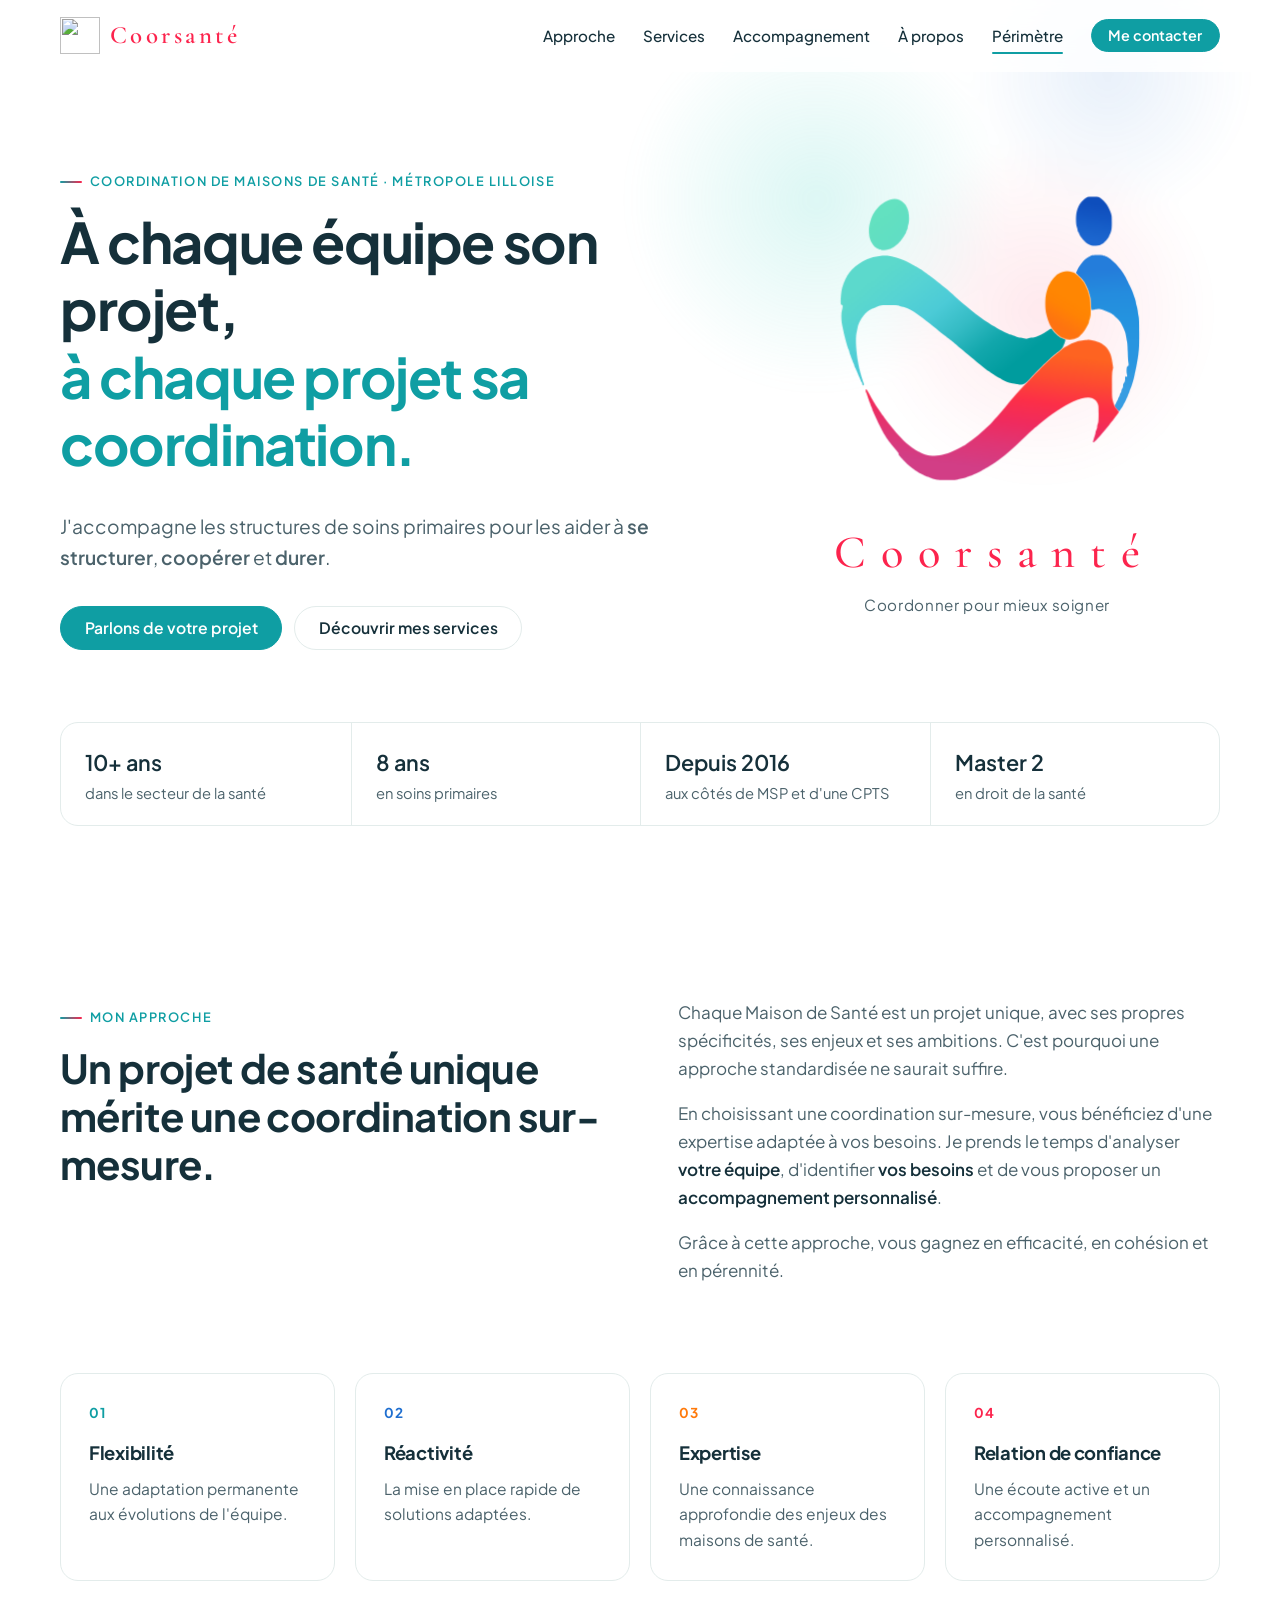
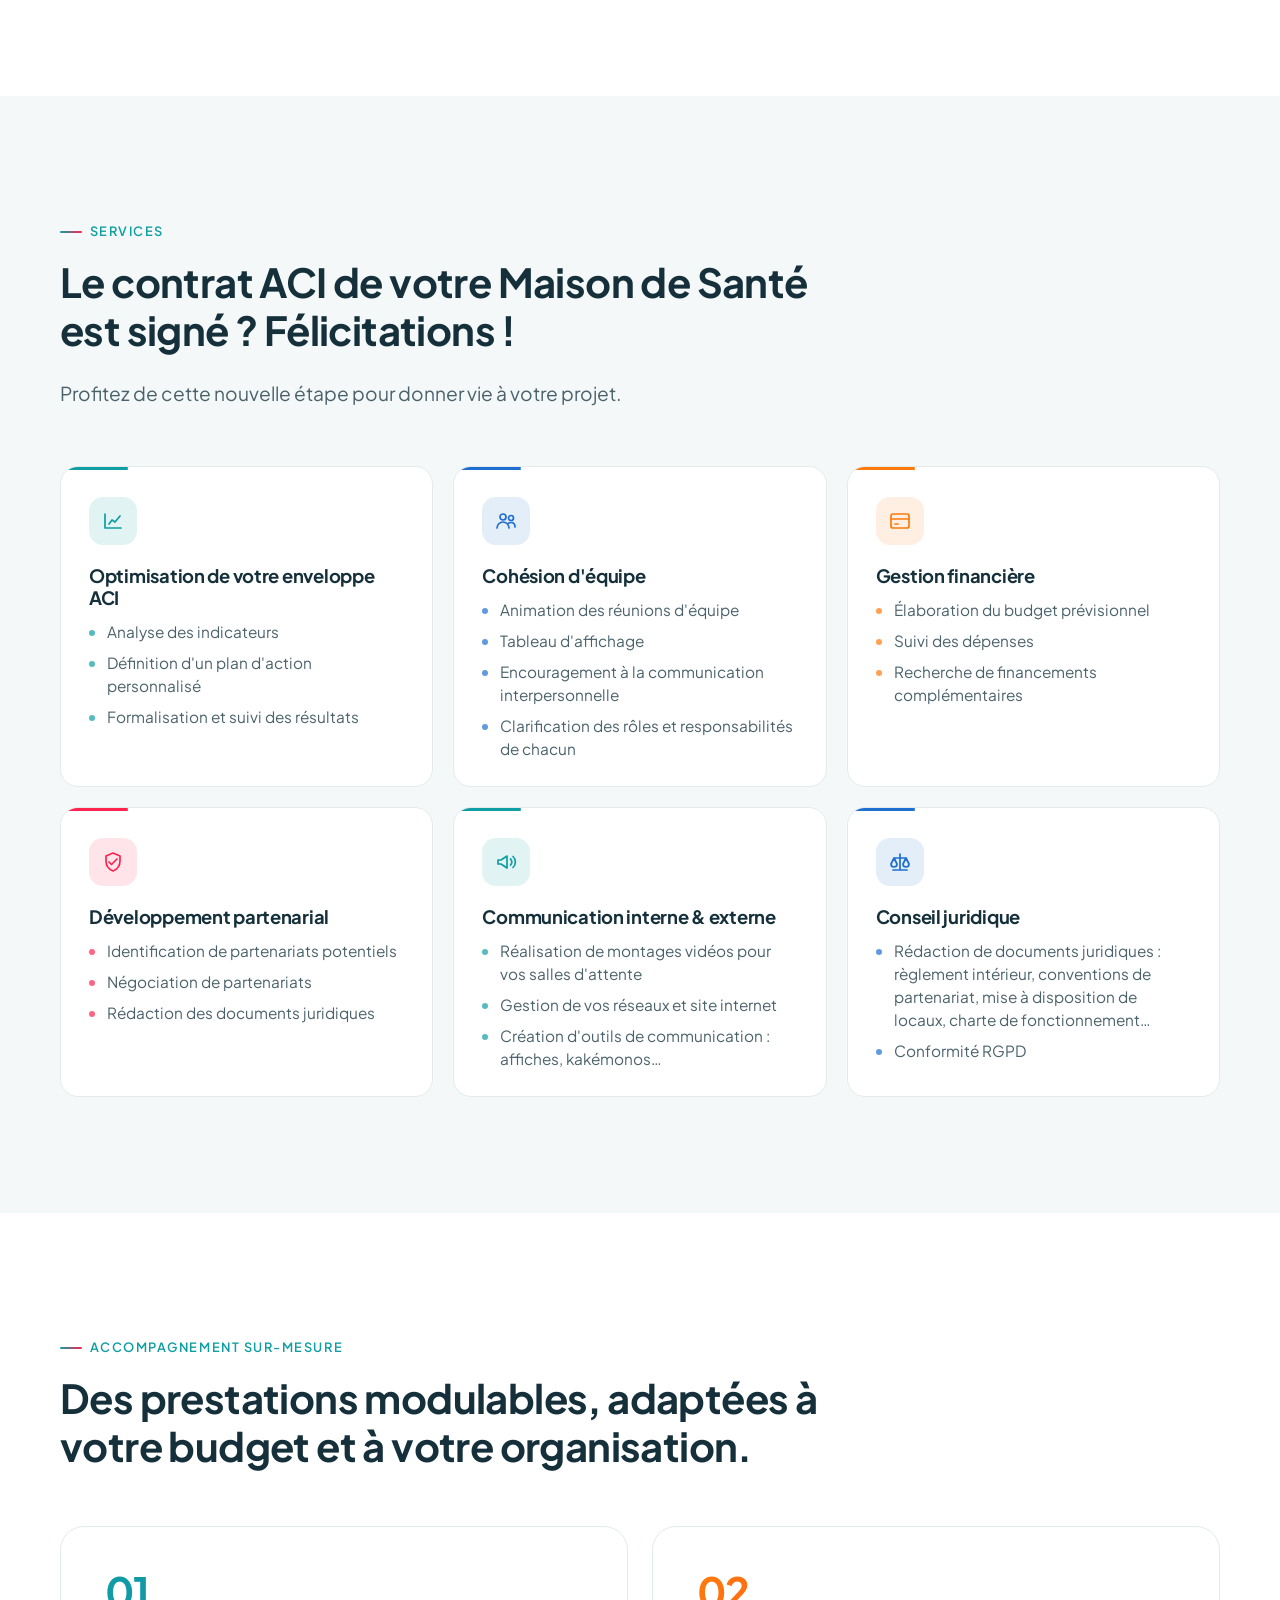
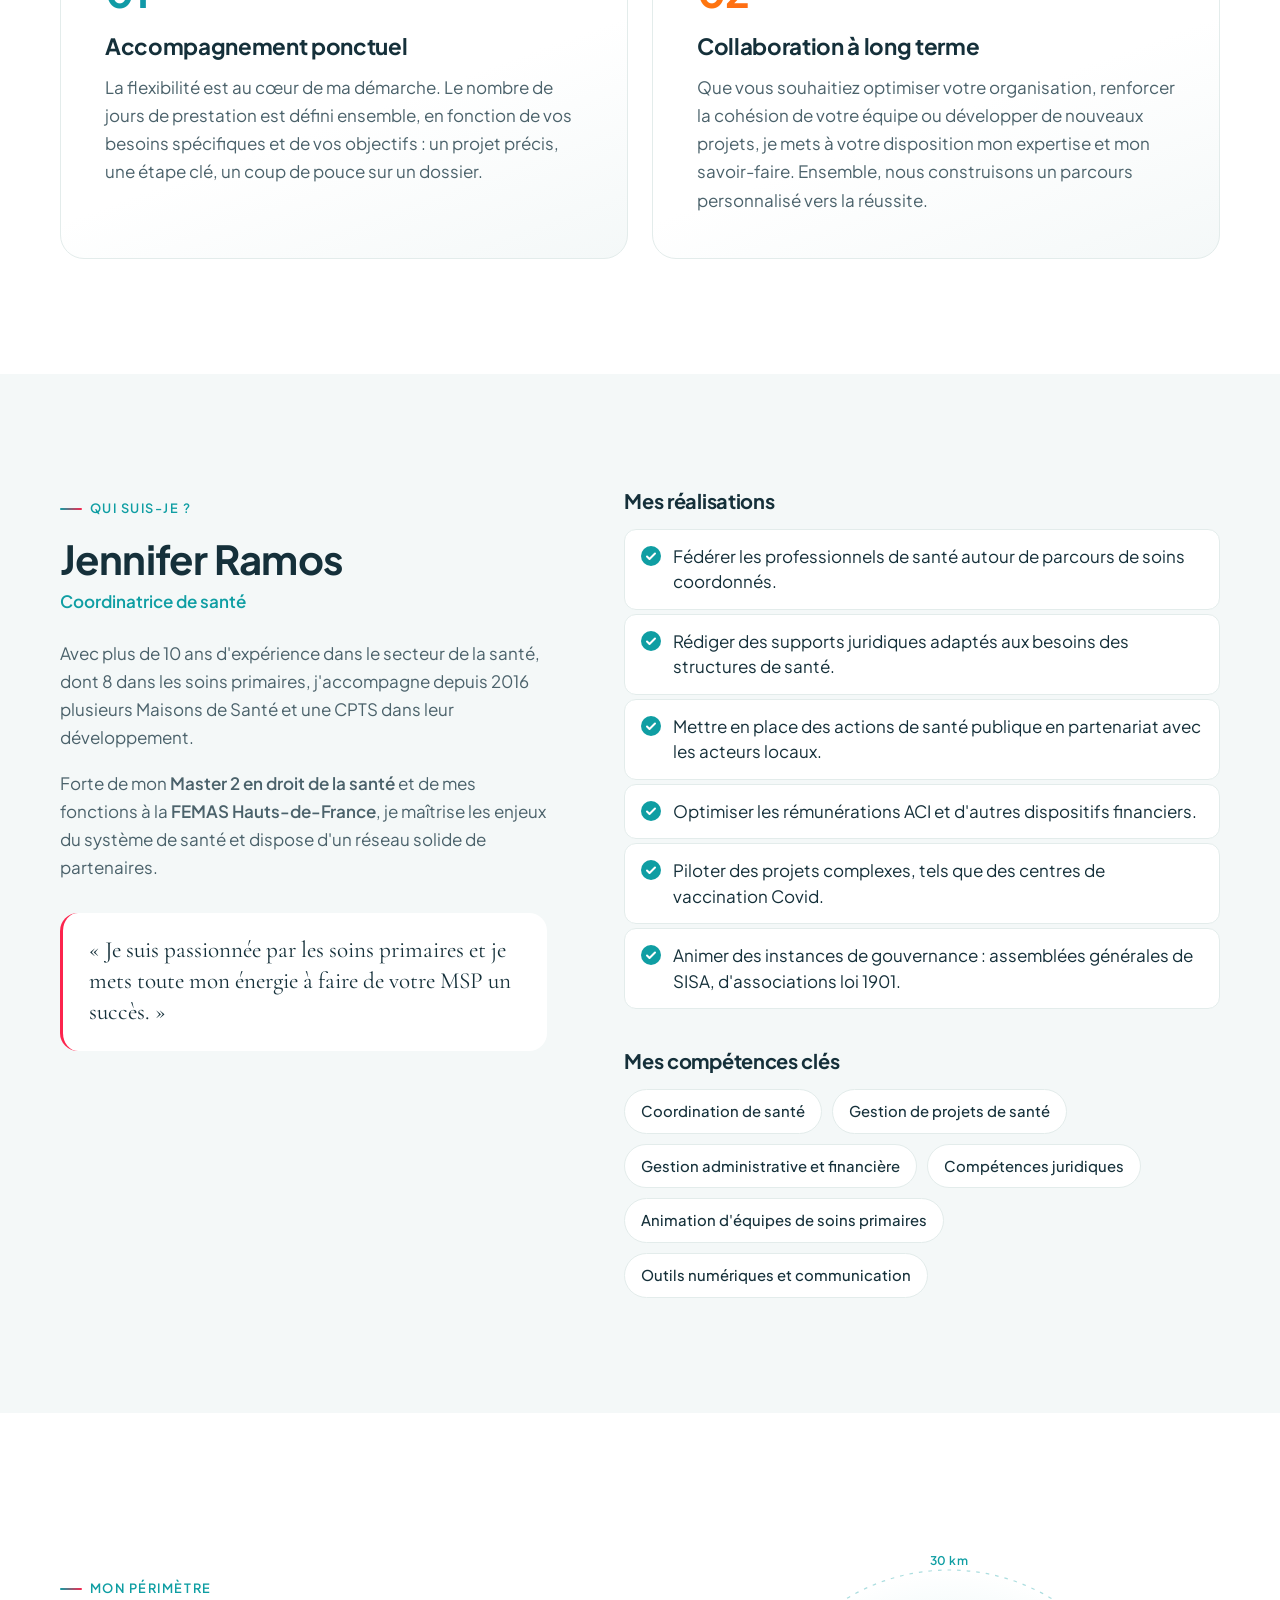
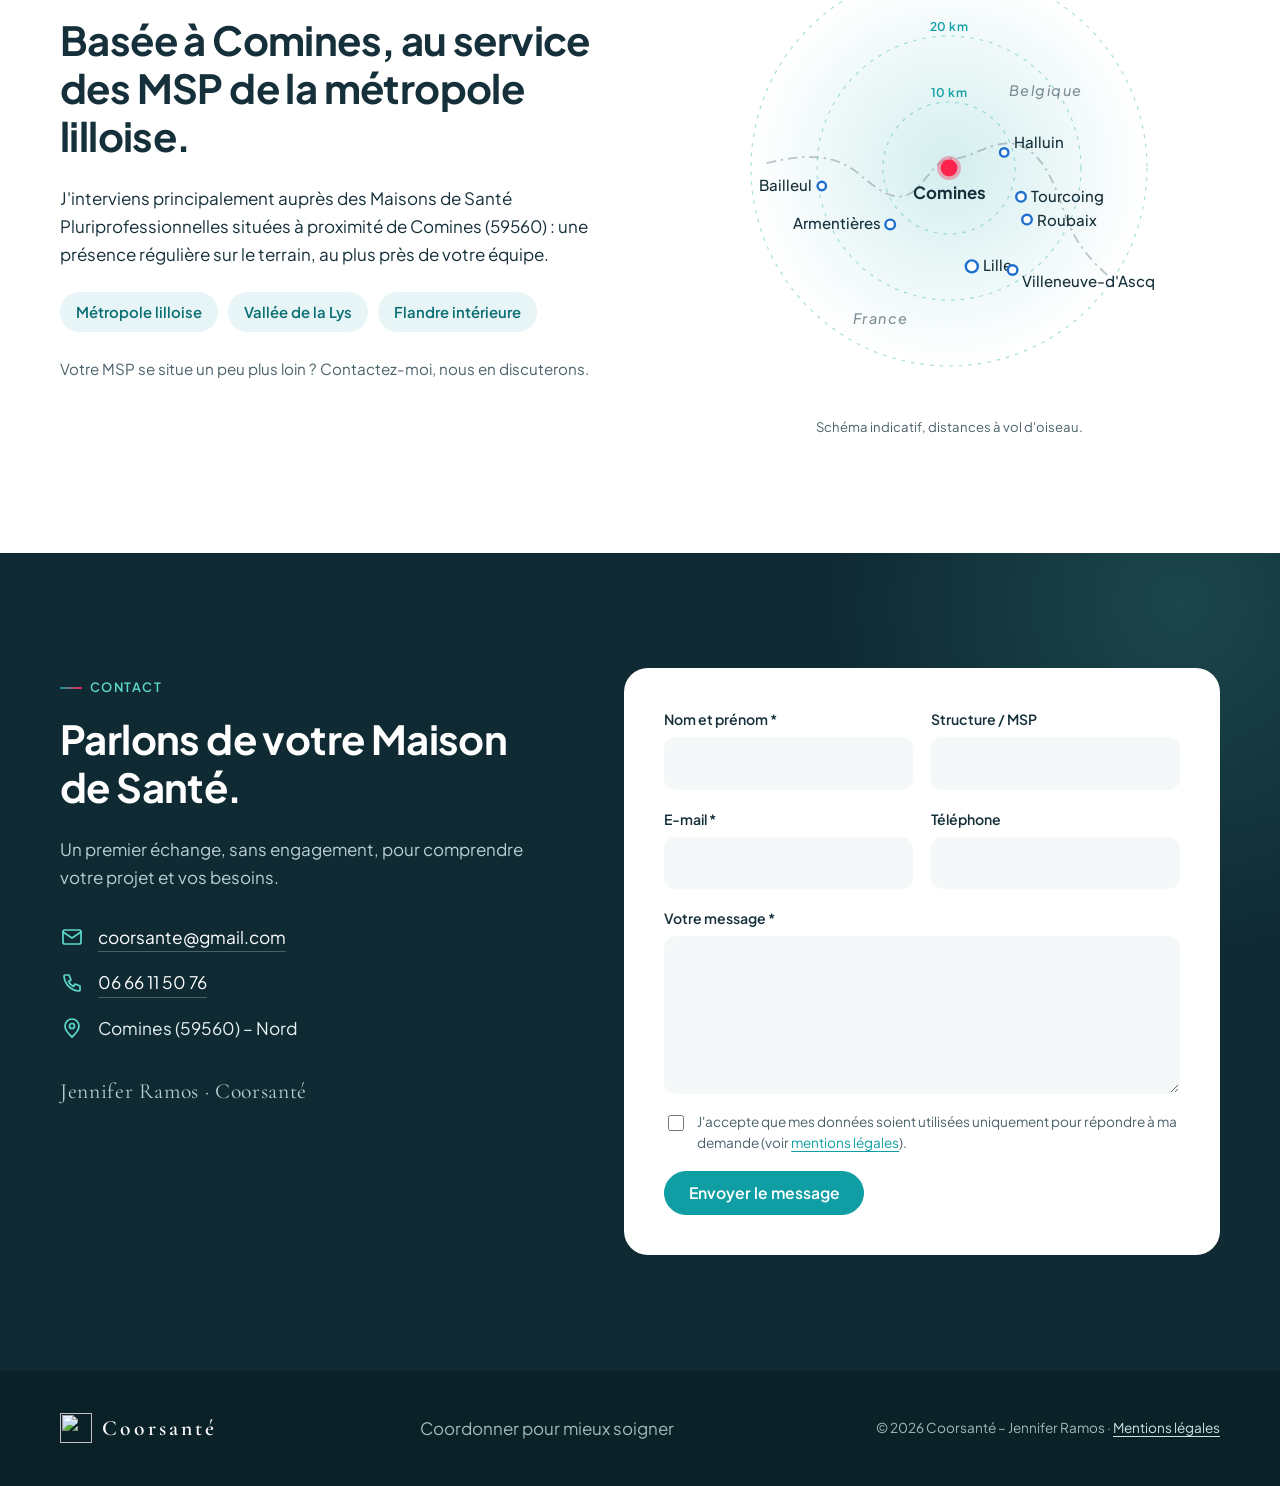
==== index.html @ ce8115a5 "Add files via upload" ====
<!doctype html>
<html lang="fr" class="no-js">
<head>
  <meta charset="utf-8">
  <meta name="viewport" content="width=device-width, initial-scale=1">
  <title>Coorsanté – Coordination de Maisons de Santé · Métropole lilloise</title>
  <meta name="description" content="Coorsanté – Jennifer Ramos, coordinatrice de santé basée à Comines (59). Accompagnement sur-mesure des Maisons de Santé Pluriprofessionnelles (MSP) de la métropole lilloise : ACI, cohésion d'équipe, gestion, juridique, communication.">
  <meta name="theme-color" content="#0f9ea3">
  <link rel="icon" href="assets/logo-symbole.svg" type="image/svg+xml">
  <link rel="apple-touch-icon" href="assets/apple-touch-icon.png">
  <meta property="og:type" content="website">
  <meta property="og:title" content="Coorsanté – À chaque équipe son projet, à chaque projet sa coordination">
  <meta property="og:description" content="Coordination sur-mesure de Maisons de Santé Pluriprofessionnelles dans la métropole lilloise.">
  <meta property="og:image" content="assets/og-image.png">
  <meta property="og:locale" content="fr_FR">
  <link rel="preconnect" href="https://fonts.googleapis.com">
  <link rel="preconnect" href="https://fonts.gstatic.com" crossorigin>
  <link href="https://fonts.googleapis.com/css2?family=Cormorant+Garamond:wght@500;600&family=Plus+Jakarta+Sans:wght@400;500;600;700&display=swap" rel="stylesheet">
  <link rel="stylesheet" href="styles.css">
  <script>document.documentElement.classList.remove('no-js');</script>
  <script type="application/ld+json">
  {
    "@context": "https://schema.org",
    "@type": "ProfessionalService",
    "name": "Coorsanté",
    "description": "Coordination et accompagnement de Maisons de Santé Pluriprofessionnelles (MSP)",
    "founder": { "@type": "Person", "name": "Jennifer Ramos" },
    "email": "coorsante@gmail.com",
    "telephone": "+33666115076",
    "address": { "@type": "PostalAddress", "addressLocality": "Comines", "postalCode": "59560", "addressRegion": "Nord", "addressCountry": "FR" },
    "areaServed": ["Métropole Européenne de Lille", "Vallée de la Lys", "Flandre intérieure"]
  }
  </script>
</head>
<body>
  <a class="skip" href="#contenu">Aller au contenu</a>

  <header class="site-header" id="haut">
    <div class="container header-inner">
      <a href="#haut" class="brand" aria-label="Coorsanté – accueil">
        <img src="assets/logo-symbole.svg" alt="" width="40" height="37">
        <span class="brand-name">Coorsanté</span>
      </a>
      <button class="nav-toggle" aria-expanded="false" aria-controls="menu" aria-label="Ouvrir le menu">
        <span></span><span></span>
      </button>
      <nav id="menu" class="nav" aria-label="Navigation principale">
        <a href="#approche">Approche</a>
        <a href="#services">Services</a>
        <a href="#accompagnement">Accompagnement</a>
        <a href="#a-propos">À propos</a>
        <a href="#perimetre">Périmètre</a>
        <a href="#contact" class="btn btn-small">Me contacter</a>
      </nav>
    </div>
  </header>

  <main id="contenu">
    <!-- ============ HERO ============ -->
    <section class="hero">
      <div class="hero-bg" aria-hidden="true"></div>
      <div class="container hero-inner">
        <div class="hero-text">
          <p class="eyebrow">Coordination de Maisons de Santé · Métropole lilloise</p>
          <h1>À chaque équipe son projet,<br><span class="accent">à chaque projet sa coordination.</span></h1>
          <p class="lead">J'accompagne les structures de soins primaires pour les aider à <strong>se structurer</strong>, <strong>coopérer</strong> et <strong>durer</strong>.</p>
          <div class="hero-cta">
            <a href="#contact" class="btn">Parlons de votre projet</a>
            <a href="#services" class="btn btn-ghost">Découvrir mes services</a>
          </div>
        </div>
        <div class="hero-logo">
          <div class="logo-anim" id="logoAnim">
            <svg xmlns="http://www.w3.org/2000/svg" viewBox="0 0 210 195" role="img" aria-label="Logo Coorsanté"><defs><linearGradient id="cg1" gradientUnits="userSpaceOnUse" x1="42.8" y1="43.9" x2="113.6" y2="132.9"><stop offset="0.08" stop-color="#5cd9cc"/><stop offset="0.25" stop-color="#56d3d4"/><stop offset="0.42" stop-color="#4ccbd7"/><stop offset="0.58" stop-color="#35bcc5"/><stop offset="0.75" stop-color="#12a7ac"/><stop offset="0.92" stop-color="#009c9e"/></linearGradient><linearGradient id="cg2" gradientUnits="userSpaceOnUse" x1="37.1" y1="19.4" x2="51.5" y2="36.6"><stop offset="0.08" stop-color="#63e1c0"/><stop offset="0.25" stop-color="#63e1c0"/><stop offset="0.42" stop-color="#62e0c1"/><stop offset="0.58" stop-color="#62dfc2"/><stop offset="0.75" stop-color="#61dfc3"/><stop offset="0.92" stop-color="#61dec4"/></linearGradient><linearGradient id="cg3" gradientUnits="userSpaceOnUse" x1="181.6" y1="48.6" x2="187.1" y2="136.4"><stop offset="0.08" stop-color="#247ddb"/><stop offset="0.25" stop-color="#248cde"/><stop offset="0.42" stop-color="#2493df"/><stop offset="0.58" stop-color="#2895e0"/><stop offset="0.75" stop-color="#2a96e0"/><stop offset="0.92" stop-color="#389de2"/></linearGradient><linearGradient id="cg4" gradientUnits="userSpaceOnUse" x1="173.1" y1="12.5" x2="168.8" y2="39.1"><stop offset="0.08" stop-color="#0e4ebc"/><stop offset="0.25" stop-color="#1152c0"/><stop offset="0.42" stop-color="#1357c4"/><stop offset="0.58" stop-color="#165dc8"/><stop offset="0.75" stop-color="#1962cb"/><stop offset="0.92" stop-color="#1c66cf"/></linearGradient><linearGradient id="cg5" gradientUnits="userSpaceOnUse" x1="133.6" y1="99.3" x2="122.1" y2="188.0"><stop offset="0.08" stop-color="#fe6321"/><stop offset="0.25" stop-color="#fd4b31"/><stop offset="0.42" stop-color="#fc2f48"/><stop offset="0.58" stop-color="#f02b5e"/><stop offset="0.75" stop-color="#df3675"/><stop offset="0.92" stop-color="#d23e86"/></linearGradient><linearGradient id="cg6" gradientUnits="userSpaceOnUse" x1="163.7" y1="63.2" x2="146.2" y2="92.6"><stop offset="0.08" stop-color="#ff8602"/><stop offset="0.25" stop-color="#ff8602"/><stop offset="0.42" stop-color="#ff8602"/><stop offset="0.58" stop-color="#ff8304"/><stop offset="0.75" stop-color="#ff7b0b"/><stop offset="0.92" stop-color="#fe7311"/></linearGradient></defs><g class="fig fig-teal"><path class="body" fill="url(#cg1)" d="M28.17 127.33C28.07 127.24 28.00 126.92 28.00 126.62C28.00 126.31 27.77 125.78 27.50 125.43C27.23 125.08 27.00 124.72 27.00 124.63C27.00 124.54 26.71 123.83 26.35 123.05C25.58 121.35 25.48 121.10 24.63 119.00C24.26 118.11 23.75 116.96 23.48 116.45C23.22 115.94 23.00 115.39 23.00 115.23C23.00 115.06 22.78 114.47 22.52 113.90C22.26 113.34 21.81 112.23 21.52 111.44C21.23 110.65 20.77 109.41 20.50 108.68C20.23 107.96 20.00 107.22 20.00 107.04C20.00 106.86 19.79 106.19 19.54 105.55C18.36 102.57 16.90 97.03 15.50 90.18C14.95 87.49 14.84 83.28 15.27 81.62C15.89 79.28 15.96 78.39 15.57 77.95C15.36 77.71 15.06 77.54 14.91 77.57C14.23 77.70 14.70 70.01 15.55 67.12C17.75 59.58 21.25 55.04 27.94 51.07C31.74 48.81 37.21 47.39 42.12 47.38C43.93 47.38 45.78 47.70 50.00 48.78C52.02 49.30 55.40 50.79 58.38 52.50C59.34 53.05 60.46 53.68 60.88 53.89C61.29 54.10 62.13 54.60 62.75 55.00C63.37 55.41 64.10 55.84 64.39 55.97C64.67 56.09 65.05 56.38 65.23 56.60C65.41 56.82 65.66 57.00 65.78 57.00C66.05 57.00 73.82 62.84 75.72 64.47C76.46 65.11 78.09 66.45 79.34 67.46C80.60 68.47 83.26 70.79 85.25 72.62C90.72 77.62 100.42 85.36 104.88 88.26C108.08 90.34 108.23 90.43 109.12 90.90C109.54 91.11 110.33 91.55 110.88 91.87C112.39 92.76 118.88 96.00 119.14 96.00C119.35 96.00 120.55 96.44 123.30 97.53C123.94 97.79 124.87 98.00 125.37 98.00C125.87 98.00 126.98 98.18 127.85 98.40C129.28 98.76 129.50 98.76 130.37 98.40C130.89 98.18 131.94 98.00 132.70 98.00C133.53 98.00 134.51 97.81 135.11 97.54C135.67 97.28 136.86 96.76 137.75 96.38C138.64 96.00 139.55 95.53 139.77 95.34C139.99 95.15 140.26 95.00 140.38 95.00C140.62 95.00 142.15 94.01 143.56 92.93C144.07 92.54 144.61 92.29 144.75 92.38C144.89 92.46 145.46 93.14 146.01 93.88C147.09 95.35 150.00 97.83 151.00 98.13C151.34 98.23 152.03 98.52 152.53 98.77L153.43 99.23L153.15 100.45C153.00 101.13 152.74 101.84 152.56 102.05C152.39 102.25 152.18 102.76 152.10 103.18C151.94 103.99 150.16 106.01 148.97 106.73C146.61 108.17 136.87 117.44 131.95 122.93C129.06 126.16 127.73 127.01 125.64 126.99C124.42 126.97 123.84 126.89 120.62 126.26C118.76 125.90 116.45 124.99 114.01 123.67C112.97 123.11 111.79 122.48 111.38 122.26C110.53 121.81 107.70 119.93 106.00 118.69C103.47 116.84 90.75 106.42 84.95 101.44C83.87 100.51 82.57 99.47 82.06 99.13C80.64 98.19 76.22 94.73 71.96 91.23C65.28 85.74 60.06 81.95 57.50 80.72C55.18 79.61 53.64 79.00 53.16 79.00C52.86 79.00 51.89 78.76 51.00 78.47C49.59 78.02 48.74 77.95 44.50 77.94C40.18 77.92 39.48 77.98 38.38 78.42C37.69 78.70 36.73 79.07 36.25 79.24C33.81 80.12 33.32 80.34 32.09 81.16C28.90 83.28 25.65 88.29 24.99 92.12C24.87 92.81 24.59 94.22 24.36 95.25C23.61 98.66 24.15 107.40 25.53 114.25C26.17 117.45 26.29 117.89 27.95 123.75C28.21 124.64 28.56 125.68 28.74 126.05C29.19 126.97 28.76 127.93 28.17 127.33Z"/><path class="head" fill="url(#cg2)" d="M37.82 43.25C35.34 42.05 33.92 40.31 32.71 37.00C32.10 35.34 31.84 31.26 32.21 29.25C32.79 26.14 33.88 22.84 34.81 21.38C37.74 16.79 41.00 14.05 45.07 12.76C48.33 11.73 51.18 12.42 53.53 14.80C54.34 15.62 55.00 16.42 55.00 16.56C55.00 16.71 55.16 17.01 55.35 17.23C55.54 17.45 55.95 18.52 56.26 19.62C56.96 22.10 57.03 26.18 56.40 28.12C56.18 28.81 56.00 29.66 56.00 30.00C56.00 30.35 55.77 31.05 55.50 31.57C55.23 32.08 55.00 32.63 55.00 32.79C55.00 33.48 52.57 37.15 51.00 38.83C47.84 42.21 45.05 43.67 41.38 43.89C39.53 44.01 39.26 43.96 37.82 43.25Z"/></g><g class="fig fig-blue"><path class="body" fill="url(#cg3)" d="M185.30 142.31C183.80 140.71 183.59 140.09 184.23 139.23C184.50 138.85 184.80 138.26 184.89 137.91C184.98 137.56 185.20 137.15 185.38 136.99C185.57 136.84 185.80 136.36 185.89 135.92C185.99 135.48 186.28 134.86 186.53 134.53C186.79 134.20 187.00 133.63 187.00 133.26C187.00 132.88 187.22 132.37 187.50 132.12C187.83 131.83 188.00 131.36 188.00 130.75C188.00 130.14 188.17 129.67 188.50 129.38C188.87 129.04 189.00 128.61 189.00 127.73C189.00 126.82 189.15 126.36 189.62 125.80C190.14 125.18 190.25 124.79 190.25 123.54C190.25 122.10 190.52 121.43 190.88 122.01C190.99 122.19 191.14 122.20 191.36 122.01C191.62 121.80 191.62 121.51 191.36 120.53C190.99 119.10 191.21 115.59 191.67 115.68C191.83 115.71 192.09 115.57 192.26 115.36C192.50 115.07 192.51 114.59 192.29 113.18C192.14 112.19 191.96 109.18 191.89 106.50C191.82 103.82 191.65 101.17 191.51 100.62C191.37 100.08 191.14 98.84 190.99 97.88C190.85 96.91 190.56 95.51 190.34 94.75C189.87 93.13 188.18 89.55 187.21 88.12C186.46 87.02 183.80 84.39 182.62 83.61C180.63 82.27 176.83 80.78 174.22 80.32C173.86 80.25 172.71 80.39 171.67 80.62C170.63 80.86 169.67 80.98 169.55 80.91C169.43 80.83 169.26 79.15 169.17 77.16C169.08 74.95 168.87 73.18 168.65 72.59C168.45 72.06 168.15 70.95 167.98 70.12C167.82 69.30 167.22 67.74 166.66 66.67C166.09 65.59 165.42 64.30 165.16 63.79C164.90 63.29 163.64 61.83 162.35 60.55C161.06 59.27 160.00 58.12 160.00 57.99C160.00 57.87 160.41 56.91 160.90 55.86C162.48 52.55 165.99 48.62 167.96 47.97C168.46 47.81 169.15 47.49 169.49 47.27C169.97 46.96 170.78 46.88 173.24 46.88C175.96 46.89 176.53 46.96 177.55 47.44C178.19 47.75 178.84 48.00 178.98 48.00C179.62 48.00 182.51 50.32 184.62 52.55C186.66 54.70 189.06 57.90 190.25 60.06C191.18 61.77 194.22 67.97 194.56 68.88C196.05 72.80 197.00 75.79 197.00 76.51C197.00 76.74 197.21 77.60 197.46 78.40C197.72 79.21 198.01 80.65 198.10 81.59C198.19 82.54 198.43 84.00 198.63 84.84C198.91 86.02 198.99 88.41 199.00 95.25C199.01 102.84 198.93 104.69 198.49 108.00C198.01 111.58 197.33 115.49 196.71 118.25C196.58 118.87 196.31 120.11 196.13 121.00C195.49 124.12 194.38 127.80 193.45 129.89C193.20 130.45 193.00 131.04 193.00 131.20C193.00 131.37 192.78 131.92 192.50 132.43C192.22 132.95 192.00 133.49 192.00 133.64C192.00 133.90 190.23 137.70 189.73 138.50C189.60 138.71 189.36 139.16 189.19 139.50C188.76 140.40 186.70 143.50 186.54 143.50C186.47 143.50 185.91 142.97 185.30 142.31Z"/><path class="head" fill="url(#cg4)" d="M169.50 41.03C169.02 40.92 168.18 40.60 167.62 40.31C165.85 39.38 162.20 35.21 161.88 33.75C161.79 33.36 161.56 32.90 161.36 32.74C161.16 32.57 161.00 32.20 161.00 31.91C161.00 31.61 160.77 30.66 160.50 29.79C159.76 27.45 159.78 21.83 160.53 19.52C161.84 15.49 163.07 13.77 166.25 11.50C167.08 10.91 167.30 10.88 170.50 10.88C173.69 10.88 173.92 10.91 174.75 11.49C178.02 13.81 180.09 16.74 181.53 21.12C182.04 22.68 182.10 23.33 182.08 27.00C182.06 31.48 181.84 32.43 180.14 35.75C179.37 37.24 176.88 39.85 175.95 40.13C175.64 40.23 175.19 40.47 174.97 40.66C174.49 41.08 170.83 41.33 169.50 41.03Z"/></g><g class="fig fig-warm"><path class="body" fill="url(#cg5)" d="M74.12 185.75C72.49 185.45 70.36 184.82 69.54 184.40C69.12 184.18 68.65 184.00 68.49 184.00C68.33 184.00 67.36 183.60 66.32 183.11C65.29 182.62 64.20 182.11 63.91 181.98C63.61 181.85 62.87 181.41 62.25 181.00C61.63 180.59 60.96 180.18 60.75 180.09C60.54 179.99 59.91 179.51 59.34 179.02C58.78 178.53 57.84 177.79 57.26 177.38C56.67 176.96 54.85 175.23 53.20 173.53C50.75 170.99 50.22 170.33 50.32 169.84C50.40 169.39 50.10 168.88 49.02 167.69C47.11 165.57 44.50 162.34 43.72 161.12C41.71 158.00 41.24 157.23 40.42 155.75C39.03 153.23 36.46 147.93 35.38 145.38C35.20 144.96 34.82 144.09 34.53 143.43C34.24 142.77 34.00 142.10 34.00 141.93C34.00 141.76 33.77 141.20 33.50 140.68C33.22 140.17 33.00 139.63 33.00 139.48C33.00 139.32 32.84 138.85 32.64 138.41C32.20 137.46 31.35 135.05 30.90 133.49C30.72 132.86 30.44 132.10 30.27 131.79C29.94 131.16 29.99 129.88 30.36 129.88C30.56 129.88 31.36 131.11 31.90 132.25C32.33 133.16 35.15 138.00 35.97 139.25C36.47 140.01 36.99 140.82 37.12 141.05C37.38 141.50 39.08 143.96 40.62 146.12C41.11 146.81 41.71 147.66 41.94 148.00C44.24 151.37 50.46 158.70 53.41 161.51C55.45 163.46 58.22 165.69 60.20 166.95C61.50 167.80 62.09 168.10 64.75 169.34C66.59 170.19 68.96 170.78 71.12 170.91C75.86 171.20 80.05 170.07 86.95 166.65C90.60 164.84 90.71 164.78 92.38 163.58C93.20 162.98 94.27 162.23 94.75 161.90C97.80 159.84 104.72 153.76 108.19 150.08C111.27 146.82 112.35 145.58 117.50 139.36C125.89 129.24 140.38 114.00 145.85 109.54C147.48 108.21 149.62 106.47 150.59 105.67C151.56 104.87 152.70 104.05 153.12 103.85C153.53 103.66 154.32 103.22 154.88 102.89C157.92 101.05 160.56 100.09 163.50 99.75C164.81 99.60 166.44 99.42 167.13 99.34C168.00 99.24 169.05 99.36 170.51 99.72C174.48 100.72 176.37 101.66 178.15 103.54C180.70 106.24 181.74 108.63 182.36 113.25C182.60 114.96 182.83 116.41 182.87 116.46C182.92 116.50 182.78 117.12 182.57 117.83C182.25 118.88 182.17 120.61 182.15 126.88C182.13 133.59 182.19 134.89 182.59 136.62C183.18 139.18 183.83 140.53 185.32 142.31C186.38 143.57 186.49 143.80 186.23 144.28C186.07 144.58 184.69 146.42 183.16 148.36C181.63 150.30 180.15 152.19 179.88 152.55C177.47 155.69 171.84 162.03 171.13 162.39C170.33 162.81 170.26 162.67 170.65 161.43C171.75 157.94 172.00 157.03 172.01 156.48C172.01 156.15 172.23 155.43 172.50 154.88C172.77 154.32 172.99 153.51 172.99 153.07C173.00 152.63 173.20 151.73 173.44 151.07C173.80 150.08 173.88 149.02 173.88 145.00C173.88 140.43 173.84 140.04 173.29 138.75C172.53 136.99 171.96 136.39 170.34 135.62C168.64 134.81 165.91 134.76 163.81 135.50C163.03 135.78 162.19 136.00 161.95 136.00C161.71 136.00 160.98 136.24 160.32 136.53C159.66 136.82 158.68 137.25 158.12 137.49C152.81 139.78 144.50 145.32 137.50 151.21C136.47 152.08 134.67 153.59 133.50 154.58C132.33 155.56 128.90 158.79 125.87 161.75C120.93 166.57 116.76 170.19 113.12 172.82C108.59 176.10 105.28 178.25 103.38 179.14C102.64 179.48 102.29 179.68 101.00 180.50C100.66 180.72 99.64 181.21 98.75 181.59C97.86 181.97 96.79 182.44 96.38 182.62C95.96 182.80 94.95 183.19 94.12 183.49C93.30 183.79 92.25 184.20 91.80 184.40C91.34 184.59 90.21 184.86 89.28 185.00C88.36 185.13 87.19 185.41 86.68 185.62C85.95 185.92 84.71 185.99 80.45 185.97C77.52 185.95 74.67 185.85 74.12 185.75Z"/><path class="head" fill="url(#cg6)" d="M153.75 98.90C151.26 98.13 150.17 97.56 148.49 96.12C147.51 95.30 146.48 94.23 146.19 93.75C145.91 93.27 145.47 92.65 145.23 92.38C143.88 90.82 142.37 87.07 141.53 83.20C140.78 79.78 140.78 73.92 141.52 70.67C142.06 68.33 142.88 65.92 143.38 65.25C143.53 65.04 143.79 64.54 143.97 64.14C144.62 62.62 147.57 59.26 148.88 58.55C152.03 56.84 154.67 56.55 157.82 57.56C159.39 58.07 159.79 58.35 162.01 60.50C163.35 61.81 164.66 63.28 164.91 63.78C166.75 67.40 167.48 69.05 167.75 70.25C167.92 71.01 168.23 72.13 168.42 72.75C168.88 74.17 169.26 81.31 169.00 83.77C168.89 84.79 168.62 86.04 168.40 86.55C168.18 87.07 168.00 87.70 168.00 87.96C168.00 88.73 166.79 91.21 165.33 93.42C164.08 95.34 161.49 98.00 160.88 98.00C160.74 98.00 160.19 98.23 159.67 98.51C158.42 99.18 155.31 99.38 153.75 98.90Z"/></g></svg>
          </div>
          <p class="wordmark" aria-hidden="true">Coorsanté</p>
          <p class="tagline">Coordonner pour mieux soigner</p>
        </div>
      </div>
      <div class="container">
        <ul class="facts reveal">
          <li><strong>10+&nbsp;ans</strong><span>dans le secteur de la santé</span></li>
          <li><strong>8&nbsp;ans</strong><span>en soins primaires</span></li>
          <li><strong>Depuis 2016</strong><span>aux côtés de MSP et d'une CPTS</span></li>
          <li><strong>Master&nbsp;2</strong><span>en droit de la santé</span></li>
        </ul>
      </div>
    </section>

    <!-- ============ APPROCHE ============ -->
    <section class="section" id="approche">
      <div class="container two-col">
        <div class="reveal">
          <p class="eyebrow">Mon approche</p>
          <h2>Un projet de santé unique mérite une coordination sur-mesure.</h2>
        </div>
        <div class="reveal prose">
          <p>Chaque Maison de Santé est un projet unique, avec ses propres spécificités, ses enjeux et ses ambitions. C'est pourquoi une approche standardisée ne saurait suffire.</p>
          <p>En choisissant une coordination sur-mesure, vous bénéficiez d'une expertise adaptée à vos besoins. Je prends le temps d'analyser <strong>votre équipe</strong>, d'identifier <strong>vos besoins</strong> et de vous proposer un <strong>accompagnement personnalisé</strong>.</p>
          <p>Grâce à cette approche, vous gagnez en efficacité, en cohésion et en pérennité.</p>
        </div>
      </div>

      <div class="container">
        <ol class="advantages">
          <li class="card reveal">
            <span class="num">01</span>
            <h3>Flexibilité</h3>
            <p>Une adaptation permanente aux évolutions de l'équipe.</p>
          </li>
          <li class="card reveal">
            <span class="num">02</span>
            <h3>Réactivité</h3>
            <p>La mise en place rapide de solutions adaptées.</p>
          </li>
          <li class="card reveal">
            <span class="num">03</span>
            <h3>Expertise</h3>
            <p>Une connaissance approfondie des enjeux des maisons de santé.</p>
          </li>
          <li class="card reveal">
            <span class="num">04</span>
            <h3>Relation de confiance</h3>
            <p>Une écoute active et un accompagnement personnalisé.</p>
          </li>
        </ol>
      </div>
    </section>

    <!-- ============ SERVICES ============ -->
    <section class="section section-tint" id="services">
      <div class="container">
        <div class="section-head reveal">
          <p class="eyebrow">Services</p>
          <h2>Le contrat ACI de votre Maison de Santé est signé&nbsp;? Félicitations&nbsp;!</h2>
          <p class="lead">Profitez de cette nouvelle étape pour donner vie à votre projet.</p>
        </div>

        <div class="services">
          <article class="service reveal" style="--c: var(--teal)">
            <div class="icon" aria-hidden="true">
              <svg viewBox="0 0 24 24"><path d="M4 19V5M4 19h16M8 15l3-4 3 2 5-6"/></svg>
            </div>
            <h3>Optimisation de votre enveloppe ACI</h3>
            <ul>
              <li>Analyse des indicateurs</li>
              <li>Définition d'un plan d'action personnalisé</li>
              <li>Formalisation et suivi des résultats</li>
            </ul>
          </article>

          <article class="service reveal" style="--c: var(--blue)">
            <div class="icon" aria-hidden="true">
              <svg viewBox="0 0 24 24"><circle cx="9" cy="8" r="3"/><circle cx="17" cy="9" r="2.5"/><path d="M3 19c0-3.3 2.7-6 6-6s6 2.7 6 6M14.5 14.2c.8-.5 1.6-.7 2.5-.7 2.5 0 4 1.8 4 4.5"/></svg>
            </div>
            <h3>Cohésion d'équipe</h3>
            <ul>
              <li>Animation des réunions d'équipe</li>
              <li>Tableau d'affichage</li>
              <li>Encouragement à la communication interpersonnelle</li>
              <li>Clarification des rôles et responsabilités de chacun</li>
            </ul>
          </article>

          <article class="service reveal" style="--c: var(--orange)">
            <div class="icon" aria-hidden="true">
              <svg viewBox="0 0 24 24"><rect x="3" y="5" width="18" height="14" rx="2"/><path d="M3 10h18M7 15h3"/></svg>
            </div>
            <h3>Gestion financière</h3>
            <ul>
              <li>Élaboration du budget prévisionnel</li>
              <li>Suivi des dépenses</li>
              <li>Recherche de financements complémentaires</li>
            </ul>
          </article>

          <article class="service reveal" style="--c: var(--rose)">
            <div class="icon" aria-hidden="true">
              <svg viewBox="0 0 24 24"><path d="M8 12l2.5 2.5L16 9"/><path d="M12 3l7 3v5c0 4.5-3 8.3-7 10-4-1.7-7-5.5-7-10V6l7-3z"/></svg>
            </div>
            <h3>Développement partenarial</h3>
            <ul>
              <li>Identification de partenariats potentiels</li>
              <li>Négociation de partenariats</li>
              <li>Rédaction des documents juridiques</li>
            </ul>
          </article>

          <article class="service reveal" style="--c: var(--teal)">
            <div class="icon" aria-hidden="true">
              <svg viewBox="0 0 24 24"><path d="M4 10v4h3l6 4V6L7 10H4z"/><path d="M16.5 9a4 4 0 010 6M19 6.5a7.5 7.5 0 010 11"/></svg>
            </div>
            <h3>Communication interne &amp; externe</h3>
            <ul>
              <li>Réalisation de montages vidéos pour vos salles d'attente</li>
              <li>Gestion de vos réseaux et site internet</li>
              <li>Création d'outils de communication&nbsp;: affiches, kakémonos…</li>
            </ul>
          </article>

          <article class="service reveal" style="--c: var(--blue)">
            <div class="icon" aria-hidden="true">
              <svg viewBox="0 0 24 24"><path d="M12 4v16M5 20h14M6 8h12M6 8l-3 6a3 3 0 006 0L6 8zM18 8l-3 6a3 3 0 006 0l-3-6z"/></svg>
            </div>
            <h3>Conseil juridique</h3>
            <ul>
              <li>Rédaction de documents juridiques&nbsp;: règlement intérieur, conventions de partenariat, mise à disposition de locaux, charte de fonctionnement…</li>
              <li>Conformité RGPD</li>
            </ul>
          </article>
        </div>
      </div>
    </section>

    <!-- ============ ACCOMPAGNEMENT ============ -->
    <section class="section" id="accompagnement">
      <div class="container">
        <div class="section-head reveal">
          <p class="eyebrow">Accompagnement sur-mesure</p>
          <h2>Des prestations modulables, adaptées à votre budget et à votre organisation.</h2>
        </div>
        <div class="formulas">
          <article class="formula reveal">
            <span class="num">01</span>
            <h3>Accompagnement ponctuel</h3>
            <p>La flexibilité est au cœur de ma démarche. Le nombre de jours de prestation est défini ensemble, en fonction de vos besoins spécifiques et de vos objectifs&nbsp;: un projet précis, une étape clé, un coup de pouce sur un dossier.</p>
          </article>
          <article class="formula reveal">
            <span class="num">02</span>
            <h3>Collaboration à long terme</h3>
            <p>Que vous souhaitiez optimiser votre organisation, renforcer la cohésion de votre équipe ou développer de nouveaux projets, je mets à votre disposition mon expertise et mon savoir-faire. Ensemble, nous construisons un parcours personnalisé vers la réussite.</p>
          </article>
        </div>
      </div>
    </section>

    <!-- ============ À PROPOS ============ -->
    <section class="section section-tint" id="a-propos">
      <div class="container about">
        <div class="about-intro reveal">
          <p class="eyebrow">Qui suis-je&nbsp;?</p>
          <h2>Jennifer Ramos</h2>
          <p class="role">Coordinatrice de santé</p>
          <p>Avec plus de 10 ans d'expérience dans le secteur de la santé, dont 8 dans les soins primaires, j'accompagne depuis 2016 plusieurs Maisons de Santé et une CPTS dans leur développement.</p>
          <p>Forte de mon <strong>Master 2 en droit de la santé</strong> et de mes fonctions à la <strong>FEMAS Hauts-de-France</strong>, je maîtrise les enjeux du système de santé et dispose d'un réseau solide de partenaires.</p>
          <blockquote>
            <p>«&nbsp;Je suis passionnée par les soins primaires et je mets toute mon énergie à faire de votre MSP un succès.&nbsp;»</p>
          </blockquote>
        </div>

        <div class="about-detail">
          <div class="reveal">
            <h3>Mes réalisations</h3>
            <ul class="checklist">
              <li>Fédérer les professionnels de santé autour de parcours de soins coordonnés.</li>
              <li>Rédiger des supports juridiques adaptés aux besoins des structures de santé.</li>
              <li>Mettre en place des actions de santé publique en partenariat avec les acteurs locaux.</li>
              <li>Optimiser les rémunérations ACI et d'autres dispositifs financiers.</li>
              <li>Piloter des projets complexes, tels que des centres de vaccination Covid.</li>
              <li>Animer des instances de gouvernance&nbsp;: assemblées générales de SISA, d'associations loi 1901.</li>
            </ul>
          </div>
          <div class="reveal">
            <h3>Mes compétences clés</h3>
            <ul class="chips">
              <li>Coordination de santé</li>
              <li>Gestion de projets de santé</li>
              <li>Gestion administrative et financière</li>
              <li>Compétences juridiques</li>
              <li>Animation d'équipes de soins primaires</li>
              <li>Outils numériques et communication</li>
            </ul>
          </div>
        </div>
      </div>
    </section>

    <!-- ============ PÉRIMÈTRE ============ -->
    <section class="section" id="perimetre">
      <div class="container two-col align-center">
        <div class="reveal">
          <p class="eyebrow">Mon périmètre</p>
          <h2>Basée à Comines, au service des MSP de la métropole lilloise.</h2>
          <p>J'interviens principalement auprès des Maisons de Santé Pluriprofessionnelles situées à proximité de Comines (59560)&nbsp;: une présence régulière sur le terrain, au plus près de votre équipe.</p>
          <ul class="territories">
            <li>Métropole lilloise</li>
            <li>Vallée de la Lys</li>
            <li>Flandre intérieure</li>
          </ul>
          <p class="muted">Votre MSP se situe un peu plus loin&nbsp;? Contactez-moi, nous en discuterons.</p>
        </div>
        <figure class="map reveal" aria-label="Schéma des distances depuis Comines">
          <svg viewBox="0 0 400 400" role="img">
            <title>Communes de la métropole lilloise situées autour de Comines</title>
            <defs>
              <radialGradient id="mapGlow" cx="50%" cy="50%" r="50%">
                <stop offset="0" stop-color="var(--teal)" stop-opacity=".18"/>
                <stop offset="1" stop-color="var(--teal)" stop-opacity="0"/>
              </radialGradient>
            </defs>
            <circle cx="200" cy="200" r="165" fill="url(#mapGlow)"/>
            <g class="rings">
              <circle cx="200" cy="200" r="55"/>
              <circle cx="200" cy="200" r="110"/>
              <circle cx="200" cy="200" r="165"/>
            </g>
            <g class="ring-labels">
              <text x="200" y="141">10 km</text>
              <text x="200" y="86">20 km</text>
              <text x="200" y="31">30 km</text>
            </g>
            <path class="border" d="M48 196 C 80 188, 105 188, 125 205 S 160 232, 175 215 S 192 192, 205 192 S 238 176, 255 180 S 282 200, 290 220 S 300 262, 335 292"/>
            <text class="border-label" x="250" y="140">Belgique</text>
            <text class="border-label" x="120" y="330">France</text>
            <g class="towns">
              <g transform="translate(219 282)"><circle r="5"/><text x="9" y="4">Lille</text></g>
              <g transform="translate(260 224)"><circle r="4"/><text x="8" y="4">Tourcoing</text></g>
              <g transform="translate(265 243)"><circle r="4"/><text x="8" y="5">Roubaix</text></g>
              <g transform="translate(253 285)"><circle r="4"/><text x="8" y="14">Villeneuve-d'Ascq</text></g>
              <g transform="translate(246 187)"><circle r="3.5"/><text x="8" y="-4">Halluin</text></g>
              <g transform="translate(151 247)"><circle r="4"/><text x="-8" y="4" text-anchor="end">Armentières</text></g>
              <g transform="translate(94 215)"><circle r="3.5"/><text x="-8" y="4" text-anchor="end">Bailleul</text></g>
            </g>
            <g class="home">
              <circle class="pulse" cx="200" cy="200" r="10"/>
              <circle cx="200" cy="200" r="7"/>
              <text x="200" y="226" text-anchor="middle">Comines</text>
            </g>
          </svg>
          <figcaption>Schéma indicatif, distances à vol d'oiseau.</figcaption>
        </figure>
      </div>
    </section>

    <!-- ============ CONTACT ============ -->
    <section class="section section-dark" id="contact">
      <div class="container contact">
        <div class="contact-info reveal">
          <p class="eyebrow">Contact</p>
          <h2>Parlons de votre Maison de Santé.</h2>
          <p>Un premier échange, sans engagement, pour comprendre votre projet et vos besoins.</p>
          <ul class="contact-list">
            <li>
              <svg viewBox="0 0 24 24" aria-hidden="true"><rect x="3" y="5" width="18" height="14" rx="2"/><path d="M3 7l9 6 9-6"/></svg>
              <a href="mailto:coorsante@gmail.com">coorsante@gmail.com</a>
            </li>
            <li>
              <svg viewBox="0 0 24 24" aria-hidden="true"><path d="M5 4h4l2 5-2.5 1.5a11 11 0 005 5L15 13l5 2v4a1 1 0 01-1 1A16 16 0 014 5a1 1 0 011-1z"/></svg>
              <a href="tel:+33666115076">06 66 11 50 76</a>
            </li>
            <li>
              <svg viewBox="0 0 24 24" aria-hidden="true"><path d="M12 21s-7-6.2-7-11a7 7 0 0114 0c0 4.8-7 11-7 11z"/><circle cx="12" cy="10" r="2.5"/></svg>
              <span>Comines (59560) – Nord</span>
            </li>
          </ul>
          <p class="signature">Jennifer Ramos · Coorsanté</p>
        </div>

        <form class="contact-form reveal" action="https://formsubmit.co/coorsante@gmail.com" method="POST">
          <input type="hidden" name="_subject" value="Nouveau message depuis le site Coorsanté">
          <input type="hidden" name="_template" value="table">
          <input type="hidden" name="_captcha" value="false">
          <input type="hidden" name="_next" value="merci.html">
          <input type="text" name="_honey" class="hp" tabindex="-1" autocomplete="off" aria-hidden="true">

          <div class="field-row">
            <div class="field">
              <label for="nom">Nom et prénom *</label>
              <input id="nom" name="Nom" type="text" required autocomplete="name">
            </div>
            <div class="field">
              <label for="structure">Structure / MSP</label>
              <input id="structure" name="Structure" type="text" autocomplete="organization">
            </div>
          </div>
          <div class="field-row">
            <div class="field">
              <label for="email">E-mail *</label>
              <input id="email" name="email" type="email" required autocomplete="email">
            </div>
            <div class="field">
              <label for="tel">Téléphone</label>
              <input id="tel" name="Téléphone" type="tel" autocomplete="tel">
            </div>
          </div>
          <div class="field">
            <label for="message">Votre message *</label>
            <textarea id="message" name="Message" rows="5" required></textarea>
          </div>
          <label class="consent">
            <input type="checkbox" required>
            <span>J'accepte que mes données soient utilisées uniquement pour répondre à ma demande (voir <a href="mentions-legales.html#donnees">mentions légales</a>).</span>
          </label>
          <button type="submit" class="btn btn-light">Envoyer le message</button>
        </form>
      </div>
    </section>
  </main>

  <footer class="site-footer">
    <div class="container footer-inner">
      <div class="brand">
        <img src="assets/logo-symbole.svg" alt="" width="32" height="30">
        <span class="brand-name">Coorsanté</span>
      </div>
      <p>Coordonner pour mieux soigner</p>
      <p class="small">© <span id="year">2026</span> Coorsanté – Jennifer Ramos · <a href="mentions-legales.html">Mentions légales</a></p>
    </div>
  </footer>

  <script src="script.js" defer></script>
</body>
</html>
---- styles.css ----
/* =========================================================
   Coorsanté — feuille de style
   Couleurs issues du logo. Modifiez les variables ci-dessous
   pour ajuster l'ensemble du site.
   ========================================================= */
:root {
  --teal: #0f9ea3;
  --teal-light: #5cd9cc;
  --blue: #1f6fd0;
  --orange: #ff7a0b;
  --rose: #fc244d;
  --ink: #15303a;
  --ink-soft: #4b626b;
  --line: #e3eceb;
  --bg: #ffffff;
  --bg-tint: #f4f8f8;
  --dark: #0f2a33;
  --radius: 18px;
  --shadow: 0 1px 2px rgba(15, 42, 51, .04), 0 8px 30px rgba(15, 42, 51, .06);
  --font: "Plus Jakarta Sans", system-ui, -apple-system, "Segoe UI", sans-serif;
  --serif: "Cormorant Garamond", Georgia, serif;
  --header-h: 72px;
}

*, *::before, *::after { box-sizing: border-box; }
html { scroll-behavior: smooth; scroll-padding-top: var(--header-h); -webkit-text-size-adjust: 100%; }
body {
  margin: 0;
  font-family: var(--font);
  font-size: 1.0625rem;
  line-height: 1.65;
  color: var(--ink);
  background: var(--bg);
  -webkit-font-smoothing: antialiased;
}
img, svg { display: block; max-width: 100%; }
a { color: var(--teal); text-decoration-thickness: 1px; text-underline-offset: 3px; }
h1, h2, h3 { line-height: 1.2; margin: 0 0 .6em; letter-spacing: -.015em; font-weight: 700; }
h1 { font-size: clamp(2.1rem, 4.6vw, 3.5rem); letter-spacing: -.025em; }
h2 { font-size: clamp(1.7rem, 3.2vw, 2.5rem); }
h3 { font-size: 1.15rem; }
p { margin: 0 0 1em; }
strong { font-weight: 600; }

.container { width: min(1160px, 100% - 40px); margin-inline: auto; }
.skip { position: absolute; left: -9999px; }
.skip:focus { left: 16px; top: 16px; z-index: 100; background: #fff; padding: 8px 14px; border-radius: 8px; }
:focus-visible { outline: 2px solid var(--teal); outline-offset: 3px; border-radius: 6px; }

.eyebrow {
  display: inline-flex; align-items: center; gap: .6em;
  font-size: .8rem; font-weight: 600; letter-spacing: .12em; text-transform: uppercase;
  color: var(--teal); margin-bottom: 1rem;
}
.eyebrow::before { content: ""; width: 22px; height: 2px; border-radius: 2px; background: linear-gradient(90deg, var(--teal), var(--rose)); }
.lead { font-size: 1.2rem; color: var(--ink-soft); }
.muted { color: var(--ink-soft); font-size: .95rem; }
.accent { color: var(--teal); }

/* ---------- Boutons ---------- */
.btn {
  display: inline-flex; align-items: center; justify-content: center; gap: .5em;
  padding: .85em 1.5em; border-radius: 999px; border: 1.5px solid var(--teal);
  background: var(--teal); color: #fff; font: 600 .98rem/1 var(--font);
  text-decoration: none; cursor: pointer;
  transition: transform .2s ease, background .2s ease, box-shadow .2s ease, color .2s ease;
}
.btn:hover { transform: translateY(-2px); box-shadow: 0 8px 20px rgba(15, 158, 163, .25); background: #0b8a8f; }
.btn-ghost { background: transparent; color: var(--ink); border-color: var(--line); }
.btn-ghost:hover { background: #fff; color: var(--teal); border-color: var(--teal); box-shadow: none; }
.btn-small { padding: .6em 1.15em; font-size: .9rem; }
.btn-light { background: #fff; color: var(--dark); border-color: #fff; }
.btn-light:hover { background: var(--teal-light); border-color: var(--teal-light); color: var(--dark); }

/* ---------- En-tête ---------- */
.site-header {
  position: sticky; top: 0; z-index: 50; height: var(--header-h);
  background: rgba(255, 255, 255, .82); backdrop-filter: saturate(1.4) blur(12px); -webkit-backdrop-filter: saturate(1.4) blur(12px);
  border-bottom: 1px solid transparent; transition: border-color .3s, box-shadow .3s;
}
.site-header.scrolled { border-color: var(--line); box-shadow: 0 4px 20px rgba(15, 42, 51, .04); }
.header-inner { height: 100%; display: flex; align-items: center; justify-content: space-between; gap: 24px; }
.brand { display: inline-flex; align-items: center; gap: 10px; text-decoration: none; }
.brand-name { font-family: var(--serif); font-weight: 600; font-size: 1.55rem; letter-spacing: .14em; color: var(--rose); }
.nav { display: flex; align-items: center; gap: 28px; }
.nav a:not(.btn) { color: var(--ink); text-decoration: none; font-size: .95rem; font-weight: 500; position: relative; }
.nav a:not(.btn)::after {
  content: ""; position: absolute; left: 0; right: 0; bottom: -6px; height: 2px; border-radius: 2px;
  background: var(--teal); transform: scaleX(0); transform-origin: left; transition: transform .25s ease;
}
.nav a:not(.btn):hover::after, .nav a.active::after { transform: scaleX(1); }
.nav-toggle { display: none; }

/* ---------- Hero ---------- */
.hero { position: relative; overflow: hidden; margin-top: calc(-1 * var(--header-h)); padding: calc(var(--header-h) + clamp(40px, 7vw, 90px)) 0 56px; }
.hero-bg {
  position: absolute; inset: -20% -10% auto auto; width: 70vw; height: 70vw; max-width: 900px; max-height: 900px; z-index: -1;
  background:
    radial-gradient(closest-side, rgba(92, 217, 204, .22), transparent 70%) 10% 30% / 60% 60% no-repeat,
    radial-gradient(closest-side, rgba(252, 36, 77, .10), transparent 70%) 70% 60% / 55% 55% no-repeat,
    radial-gradient(closest-side, rgba(31, 111, 208, .10), transparent 70%) 80% 10% / 45% 45% no-repeat;
  filter: blur(10px);
}
.hero-inner { display: grid; grid-template-columns: 1.15fr .85fr; gap: clamp(24px, 5vw, 72px); align-items: center; }
.hero-text h1 .accent { display: inline; }
.hero-cta { display: flex; flex-wrap: wrap; gap: 12px; margin-top: 2rem; }
.hero-logo { text-align: center; }
.logo-anim { width: min(340px, 80%); margin: 0 auto; }
.logo-anim svg { width: 100%; height: auto; overflow: visible; }
.wordmark {
  font-family: var(--serif); font-weight: 500; color: var(--rose);
  font-size: clamp(2rem, 4vw, 2.9rem); letter-spacing: .32em; margin: 1.2rem 0 .1rem; padding-left: .32em;
}
.tagline { color: var(--ink-soft); font-size: .95rem; letter-spacing: .04em; }

.facts {
  list-style: none; padding: 0; margin: clamp(40px, 6vw, 72px) 0 0;
  display: grid; grid-template-columns: repeat(4, 1fr);
  border: 1px solid var(--line); border-radius: var(--radius); background: rgba(255, 255, 255, .7);
}
.facts li { padding: 22px 24px; display: flex; flex-direction: column; gap: 2px; }
.facts li + li { border-left: 1px solid var(--line); }
.facts strong { font-size: 1.35rem; color: var(--ink); }
.facts span { color: var(--ink-soft); font-size: .92rem; line-height: 1.4; }

/* ---------- Animation du logo ---------- */
.logo-anim .fig { transform-box: fill-box; transform-origin: center; opacity: 0; }
.logo-anim.play .fig-teal { animation: inLeft 1.1s cubic-bezier(.2, .8, .2, 1) .1s forwards; }
.logo-anim.play .fig-blue { animation: inRight 1.1s cubic-bezier(.2, .8, .2, 1) .35s forwards; }
.logo-anim.play .fig-warm { animation: inUp 1.1s cubic-bezier(.2, .8, .2, 1) .6s forwards; }
.logo-anim .head { transform-box: fill-box; transform-origin: 50% 100%; }
.logo-anim.play .head { animation: nod 1s ease 1.5s both; }
.logo-anim.play.idle .fig-teal { animation: floatA 6s ease-in-out infinite; opacity: 1; }
.logo-anim.play.idle .fig-blue { animation: floatB 6s ease-in-out infinite; opacity: 1; }
.logo-anim.play.idle .fig-warm { animation: floatC 6s ease-in-out infinite; opacity: 1; }
.logo-anim.play.idle .head { animation: none; }

@keyframes inLeft  { from { opacity: 0; transform: translate(-28px, 6px) rotate(-6deg); } to { opacity: 1; transform: none; } }
@keyframes inRight { from { opacity: 0; transform: translate(28px, -6px) rotate(6deg); } to { opacity: 1; transform: none; } }
@keyframes inUp    { from { opacity: 0; transform: translateY(30px) scale(.94); } to { opacity: 1; transform: none; } }
@keyframes nod     { 0%, 100% { transform: none; } 40% { transform: translateY(-5px); } 70% { transform: translateY(1px); } }
@keyframes floatA  { 0%, 100% { transform: none; } 50% { transform: translate(-2px, -4px) rotate(-1deg); } }
@keyframes floatB  { 0%, 100% { transform: none; } 50% { transform: translate(2px, -3px) rotate(1deg); } }
@keyframes floatC  { 0%, 100% { transform: none; } 50% { transform: translateY(3px); } }

/* ---------- Sections ---------- */
.section { padding: clamp(64px, 9vw, 120px) 0; }
.section-tint { background: var(--bg-tint); }
.section-head { max-width: 760px; margin-bottom: clamp(32px, 5vw, 56px); }
.two-col { display: grid; grid-template-columns: 1fr 1fr; gap: clamp(28px, 6vw, 80px); }
.align-center { align-items: center; }
.prose p { color: var(--ink-soft); }
.prose strong { color: var(--ink); }

.card {
  background: #fff; border: 1px solid var(--line); border-radius: var(--radius); padding: 28px;
  transition: transform .3s ease, box-shadow .3s ease, border-color .3s ease;
}
.card:hover { transform: translateY(-4px); box-shadow: var(--shadow); border-color: transparent; }
.num { display: block; font-weight: 700; font-size: .85rem; letter-spacing: .1em; color: var(--teal); margin-bottom: 18px; }

.advantages { list-style: none; padding: 0; margin: clamp(40px, 6vw, 72px) 0 0; display: grid; grid-template-columns: repeat(4, 1fr); gap: 20px; }
.advantages li:nth-child(2) .num { color: var(--blue); }
.advantages li:nth-child(3) .num { color: var(--orange); }
.advantages li:nth-child(4) .num { color: var(--rose); }
.advantages p { color: var(--ink-soft); margin: 0; font-size: .97rem; }

/* Services */
.services { display: grid; grid-template-columns: repeat(3, 1fr); gap: 20px; }
.service {
  --c: var(--teal);
  position: relative; background: #fff; border-radius: var(--radius); padding: 30px 28px 26px;
  border: 1px solid var(--line); overflow: hidden;
  transition: transform .3s ease, box-shadow .3s ease;
}
.service::before {
  content: ""; position: absolute; left: 0; top: 0; right: 0; height: 3px; background: var(--c);
  transform: scaleX(.18); transform-origin: left; transition: transform .45s ease;
}
.service:hover { transform: translateY(-4px); box-shadow: var(--shadow); }
.service:hover::before { transform: scaleX(1); }
.icon {
  width: 48px; height: 48px; border-radius: 14px; display: grid; place-items: center; margin-bottom: 20px;
  background: color-mix(in srgb, var(--c) 12%, white); color: var(--c);
}
.icon svg, .contact-list svg { width: 24px; height: 24px; fill: none; stroke: currentColor; stroke-width: 1.7; stroke-linecap: round; stroke-linejoin: round; }
.service ul { list-style: none; padding: 0; margin: 0; display: grid; gap: 8px; }
.service li { position: relative; padding-left: 18px; color: var(--ink-soft); font-size: .96rem; line-height: 1.5; }
.service li::before { content: ""; position: absolute; left: 0; top: .62em; width: 6px; height: 6px; border-radius: 50%; background: var(--c); opacity: .7; }

/* Formules */
.formulas { display: grid; grid-template-columns: 1fr 1fr; gap: 24px; }
.formula {
  position: relative; padding: clamp(28px, 4vw, 44px); border-radius: calc(var(--radius) + 6px);
  border: 1px solid var(--line); background: linear-gradient(160deg, #fff 55%, var(--bg-tint));
}
.formula .num { font-size: 2.6rem; letter-spacing: -.02em; line-height: 1; margin-bottom: 20px;
  background: linear-gradient(120deg, var(--teal), var(--blue)); -webkit-background-clip: text; background-clip: text; color: transparent; }
.formula:nth-child(2) .num { background-image: linear-gradient(120deg, var(--orange), var(--rose)); }
.formula h3 { font-size: 1.4rem; }
.formula p { color: var(--ink-soft); margin: 0; }

/* À propos */
.about { display: grid; grid-template-columns: .9fr 1.1fr; gap: clamp(32px, 6vw, 80px); align-items: start; }
.about-intro { position: sticky; top: calc(var(--header-h) + 32px); }
.about-intro h2 { margin-bottom: .1em; }
.role { color: var(--teal); font-weight: 600; margin-bottom: 1.4em; }
.about-intro > p:not(.role):not(.eyebrow) { color: var(--ink-soft); }
blockquote {
  margin: 2rem 0 0; padding: 22px 26px; border-radius: var(--radius); background: #fff;
  border-left: 3px solid var(--rose); font-family: var(--serif); font-size: 1.45rem; line-height: 1.35; color: var(--ink);
}
blockquote p { margin: 0; }
.about-detail { display: grid; gap: 40px; }
.about-detail h3 { font-size: 1.25rem; margin-bottom: 1rem; }
.checklist { list-style: none; padding: 0; margin: 0; display: grid; gap: 4px; }
.checklist li {
  position: relative; padding: 14px 16px 14px 48px; background: #fff; border-radius: 12px; border: 1px solid var(--line); line-height: 1.5;
}
.checklist li::before {
  content: ""; position: absolute; left: 16px; top: 16px; width: 20px; height: 20px; border-radius: 50%;
  background: var(--teal) url("data:image/svg+xml,%3Csvg xmlns='http://www.w3.org/2000/svg' viewBox='0 0 20 20'%3E%3Cpath d='M6 10.5l2.5 2.5L14 7.5' fill='none' stroke='white' stroke-width='2' stroke-linecap='round' stroke-linejoin='round'/%3E%3C/svg%3E") center / 100% no-repeat;
}
.chips { list-style: none; padding: 0; margin: 0; display: flex; flex-wrap: wrap; gap: 10px; }
.chips li { padding: 9px 16px; border-radius: 999px; background: #fff; border: 1px solid var(--line); font-size: .93rem; font-weight: 500; }

/* Périmètre */
.territories { list-style: none; padding: 0; margin: 1.5rem 0; display: flex; flex-wrap: wrap; gap: 10px; }
.territories li { padding: 8px 16px; border-radius: 999px; background: color-mix(in srgb, var(--teal) 10%, white); color: #0b6f73; font-weight: 600; font-size: .93rem; }
.map { margin: 0; }
.map svg { width: 100%; max-width: 480px; margin-inline: auto; }
.map .rings circle { fill: none; stroke: var(--teal); stroke-opacity: .35; stroke-dasharray: 3 5; }
.map .ring-labels text { font: 600 10px var(--font); fill: var(--teal); text-anchor: middle; letter-spacing: .05em; }
.map .border { fill: none; stroke: var(--ink-soft); stroke-opacity: .35; stroke-width: 1.5; stroke-dasharray: 8 4 2 4; }
.map .border-label { font: italic 500 12px var(--font); fill: var(--ink-soft); opacity: .7; letter-spacing: .1em; }
.map .towns circle { fill: #fff; stroke: var(--blue); stroke-width: 2; }
.map .towns text { font: 500 12.5px var(--font); fill: var(--ink); }
.map .home circle { fill: var(--rose); }
.map .home .pulse { fill: var(--rose); opacity: .35; transform-origin: 200px 200px; animation: pulse 2.4s ease-out infinite; }
.map .home text { font: 700 14px var(--font); fill: var(--ink); }
.map figcaption { text-align: center; font-size: .82rem; color: var(--ink-soft); margin-top: 8px; }
@keyframes pulse { from { transform: scale(1); opacity: .45; } to { transform: scale(3.2); opacity: 0; } }

/* Contact */
.section-dark { background: var(--dark); color: #e7f1f1; position: relative; overflow: hidden; }
.section-dark::before {
  content: ""; position: absolute; width: 700px; height: 700px; right: -250px; top: -300px; border-radius: 50%;
  background: radial-gradient(closest-side, rgba(92, 217, 204, .16), transparent);
}
.section-dark h2 { color: #fff; }
.section-dark .eyebrow { color: var(--teal-light); }
.contact { position: relative; display: grid; grid-template-columns: .9fr 1.1fr; gap: clamp(32px, 6vw, 80px); align-items: start; }
.contact-info > p { color: #b9cfd1; }
.contact-list { list-style: none; padding: 0; margin: 2rem 0; display: grid; gap: 16px; }
.contact-list li { display: flex; align-items: center; gap: 14px; font-size: 1.08rem; }
.contact-list svg { color: var(--teal-light); flex: none; }
.contact-list a { color: #fff; text-decoration: none; border-bottom: 1px solid rgba(255, 255, 255, .25); }
.contact-list a:hover { border-color: var(--teal-light); }
.signature { font-family: var(--serif); font-size: 1.35rem; color: #fff; letter-spacing: .03em; }

.contact-form { background: #fff; color: var(--ink); border-radius: calc(var(--radius) + 6px); padding: clamp(24px, 4vw, 40px); display: grid; gap: 18px; }
.contact-form .btn-light { background: var(--teal); color: #fff; border-color: var(--teal); justify-self: start; }
.contact-form .btn-light:hover { background: #0b8a8f; color: #fff; }
.field-row { display: grid; grid-template-columns: 1fr 1fr; gap: 18px; }
.field { display: grid; gap: 6px; }
.field label { font-size: .88rem; font-weight: 600; }
.field input, .field textarea {
  width: 100%; font: inherit; font-size: 1rem; color: var(--ink); background: var(--bg-tint);
  border: 1.5px solid transparent; border-radius: 12px; padding: 12px 14px; transition: border-color .2s, background .2s;
}
.field textarea { resize: vertical; min-height: 130px; }
.field input:focus, .field textarea:focus { outline: none; border-color: var(--teal); background: #fff; }
.consent { display: flex; gap: 10px; align-items: flex-start; font-size: .85rem; color: var(--ink-soft); line-height: 1.5; }
.consent input { margin-top: 3px; accent-color: var(--teal); width: 16px; height: 16px; flex: none; }
.hp { position: absolute; left: -9999px; }

/* Pied de page */
.site-footer { background: #0b2128; color: #9fb8bb; padding: 40px 0; }
.footer-inner { display: flex; flex-wrap: wrap; align-items: center; justify-content: space-between; gap: 12px 32px; }
.footer-inner p { margin: 0; }
.site-footer .brand-name { color: #fff; font-size: 1.35rem; }
.site-footer a { color: #cfe3e4; }
.small { font-size: .85rem; }

/* Page secondaire (mentions légales, merci) */
.page { padding: clamp(48px, 8vw, 96px) 0; }
.page .container { max-width: 800px; }
.page h2 { font-size: 1.35rem; margin-top: 2.2em; }
.page p, .page li { color: var(--ink-soft); }
.todo { background: #fff4e5; color: #8a4b00; padding: 0 .35em; border-radius: 4px; }

/* ---------- Apparition au défilement ---------- */
.reveal { opacity: 0; transform: translateY(24px); transition: opacity .8s ease, transform .8s cubic-bezier(.2, .8, .2, 1); }
.reveal.visible { opacity: 1; transform: none; }
.no-js .reveal, .no-js .logo-anim .fig { opacity: 1; transform: none; }

/* ---------- Responsive ---------- */
@media (max-width: 1000px) {
  .services { grid-template-columns: 1fr 1fr; }
  .advantages { grid-template-columns: 1fr 1fr; }
  .facts { grid-template-columns: 1fr 1fr; }
  .facts li:nth-child(3) { border-left: 0; }
  .facts li:nth-child(n+3) { border-top: 1px solid var(--line); }
}
@media (max-width: 860px) {
  :root { --header-h: 64px; }
  .nav-toggle {
    display: grid; place-content: center; gap: 6px; width: 44px; height: 44px; border: 0; background: transparent; cursor: pointer;
  }
  .nav-toggle span { display: block; width: 24px; height: 2px; background: var(--ink); border-radius: 2px; transition: transform .3s; }
  .nav-toggle[aria-expanded="true"] span:first-child { transform: translateY(4px) rotate(45deg); }
  .nav-toggle[aria-expanded="true"] span:last-child { transform: translateY(-4px) rotate(-45deg); }
  .nav {
    position: fixed; inset: var(--header-h) 0 auto 0; flex-direction: column; align-items: stretch; gap: 0;
    background: #fff; padding: 8px 20px 24px; border-bottom: 1px solid var(--line); box-shadow: 0 20px 40px rgba(15, 42, 51, .08);
    transform: translateY(-8px); opacity: 0; visibility: hidden; transition: .25s ease;
  }
  .nav.open { transform: none; opacity: 1; visibility: visible; }
  .nav a:not(.btn) { padding: 14px 0; border-bottom: 1px solid var(--line); }
  .nav a:not(.btn)::after { display: none; }
  .nav .btn { margin-top: 16px; }
  .hero-inner, .two-col, .about, .contact, .formulas { grid-template-columns: 1fr; }
  .hero-logo { order: -1; }
  .logo-anim { width: min(170px, 48%); }
  .wordmark { margin-top: .4rem; font-size: 1.9rem; }
  .hero-logo .tagline { margin-bottom: .5rem; }
  .about-intro { position: static; }
}
@media (max-width: 560px) {
  body { font-size: 1rem; }
  .container { width: calc(100% - 32px); }
  .services, .advantages, .field-row { grid-template-columns: 1fr; }
  .facts li { padding: 16px; }
  .facts strong { font-size: 1.15rem; }
  .brand-name { font-size: 1.35rem; }
  .hero-cta .btn { flex: 1 1 100%; }
}

@media (prefers-reduced-motion: reduce) {
  html { scroll-behavior: auto; }
  *, *::before, *::after { animation: none !important; transition: none !important; }
  .logo-anim .fig, .reveal { opacity: 1 !important; transform: none !important; }
}
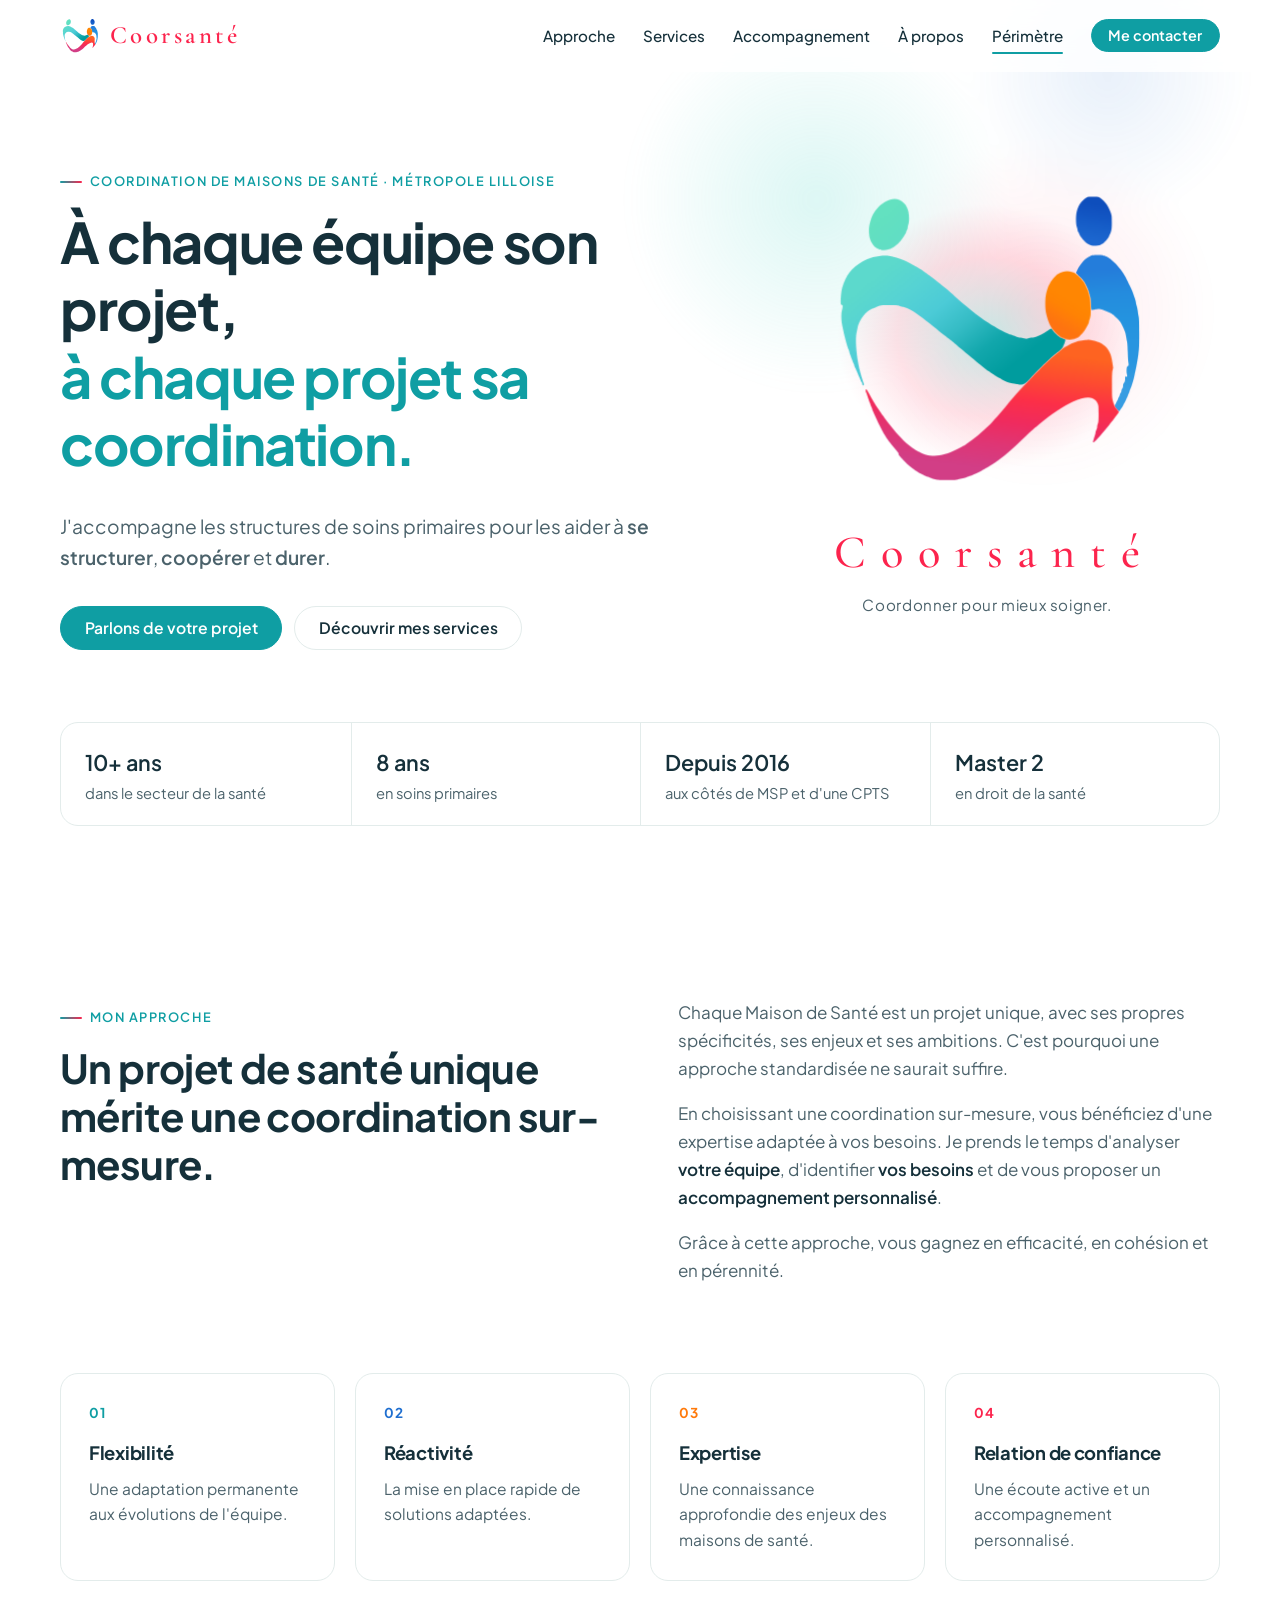
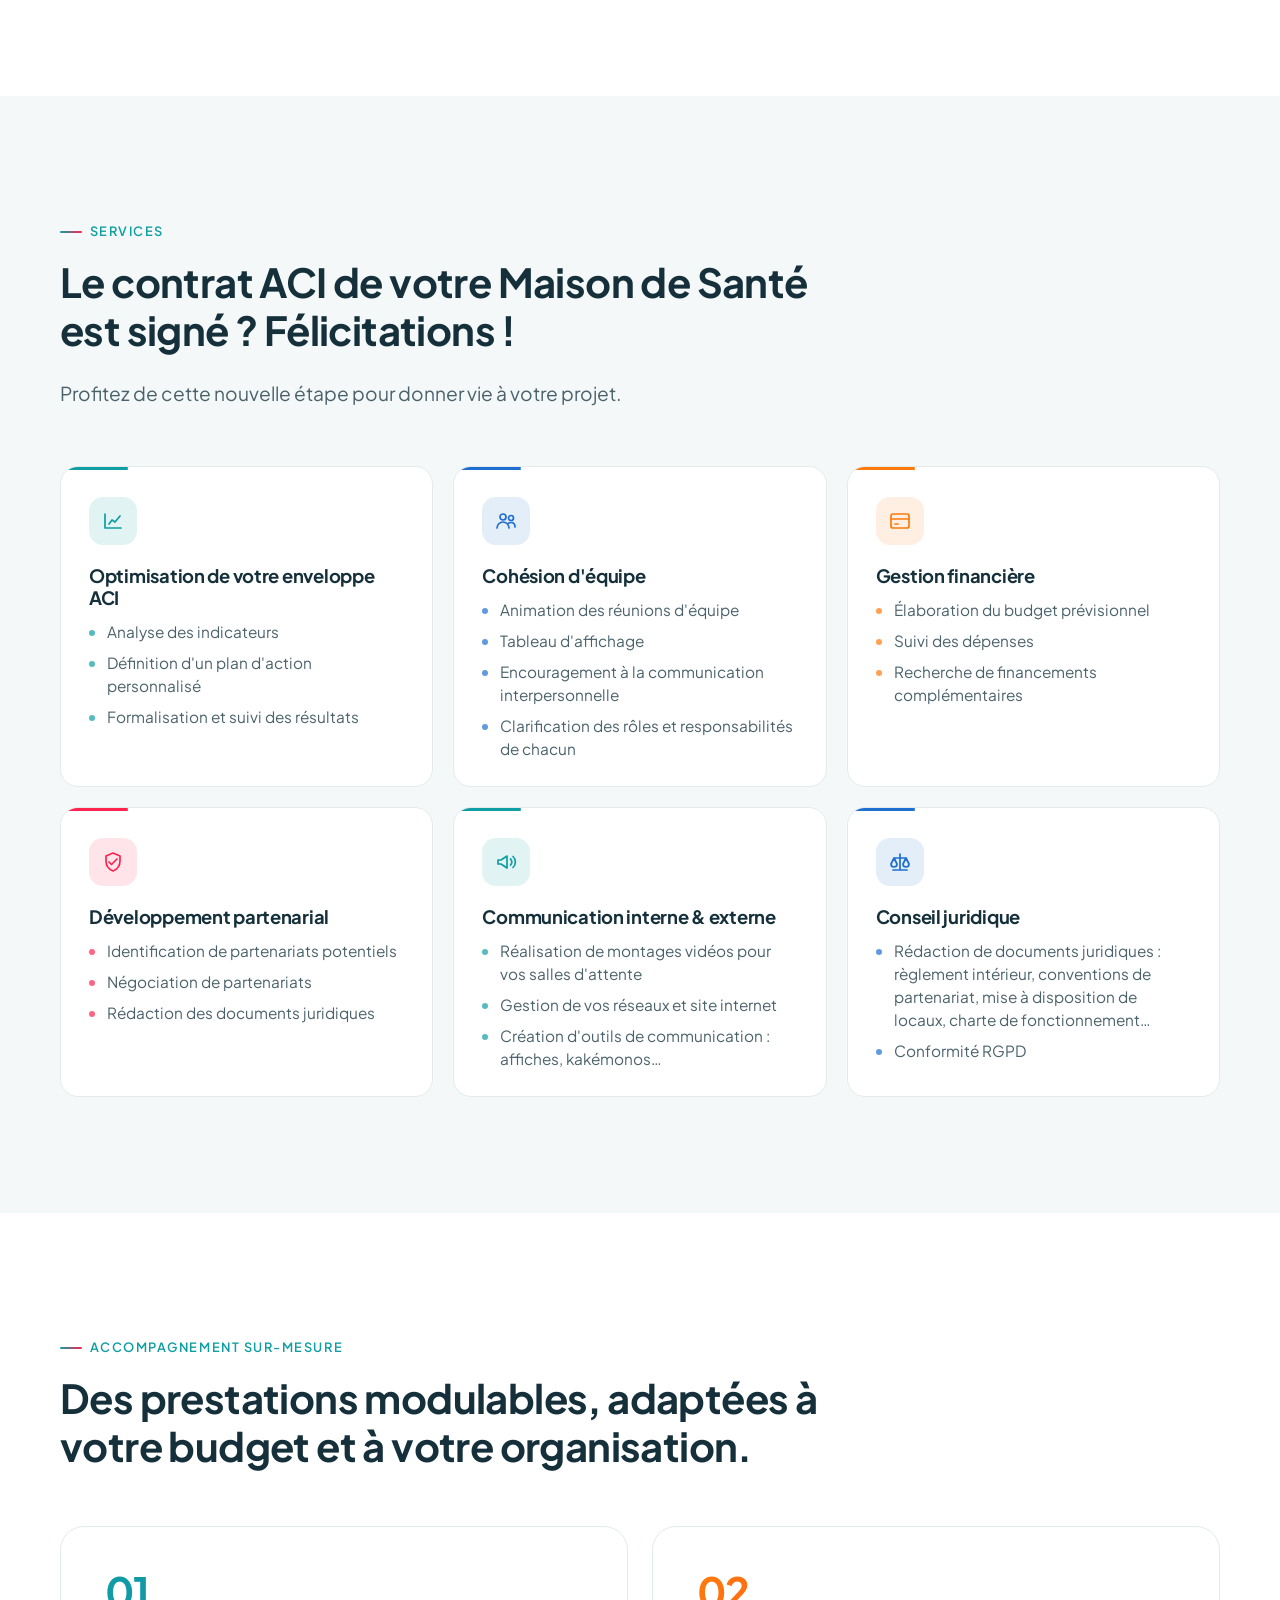
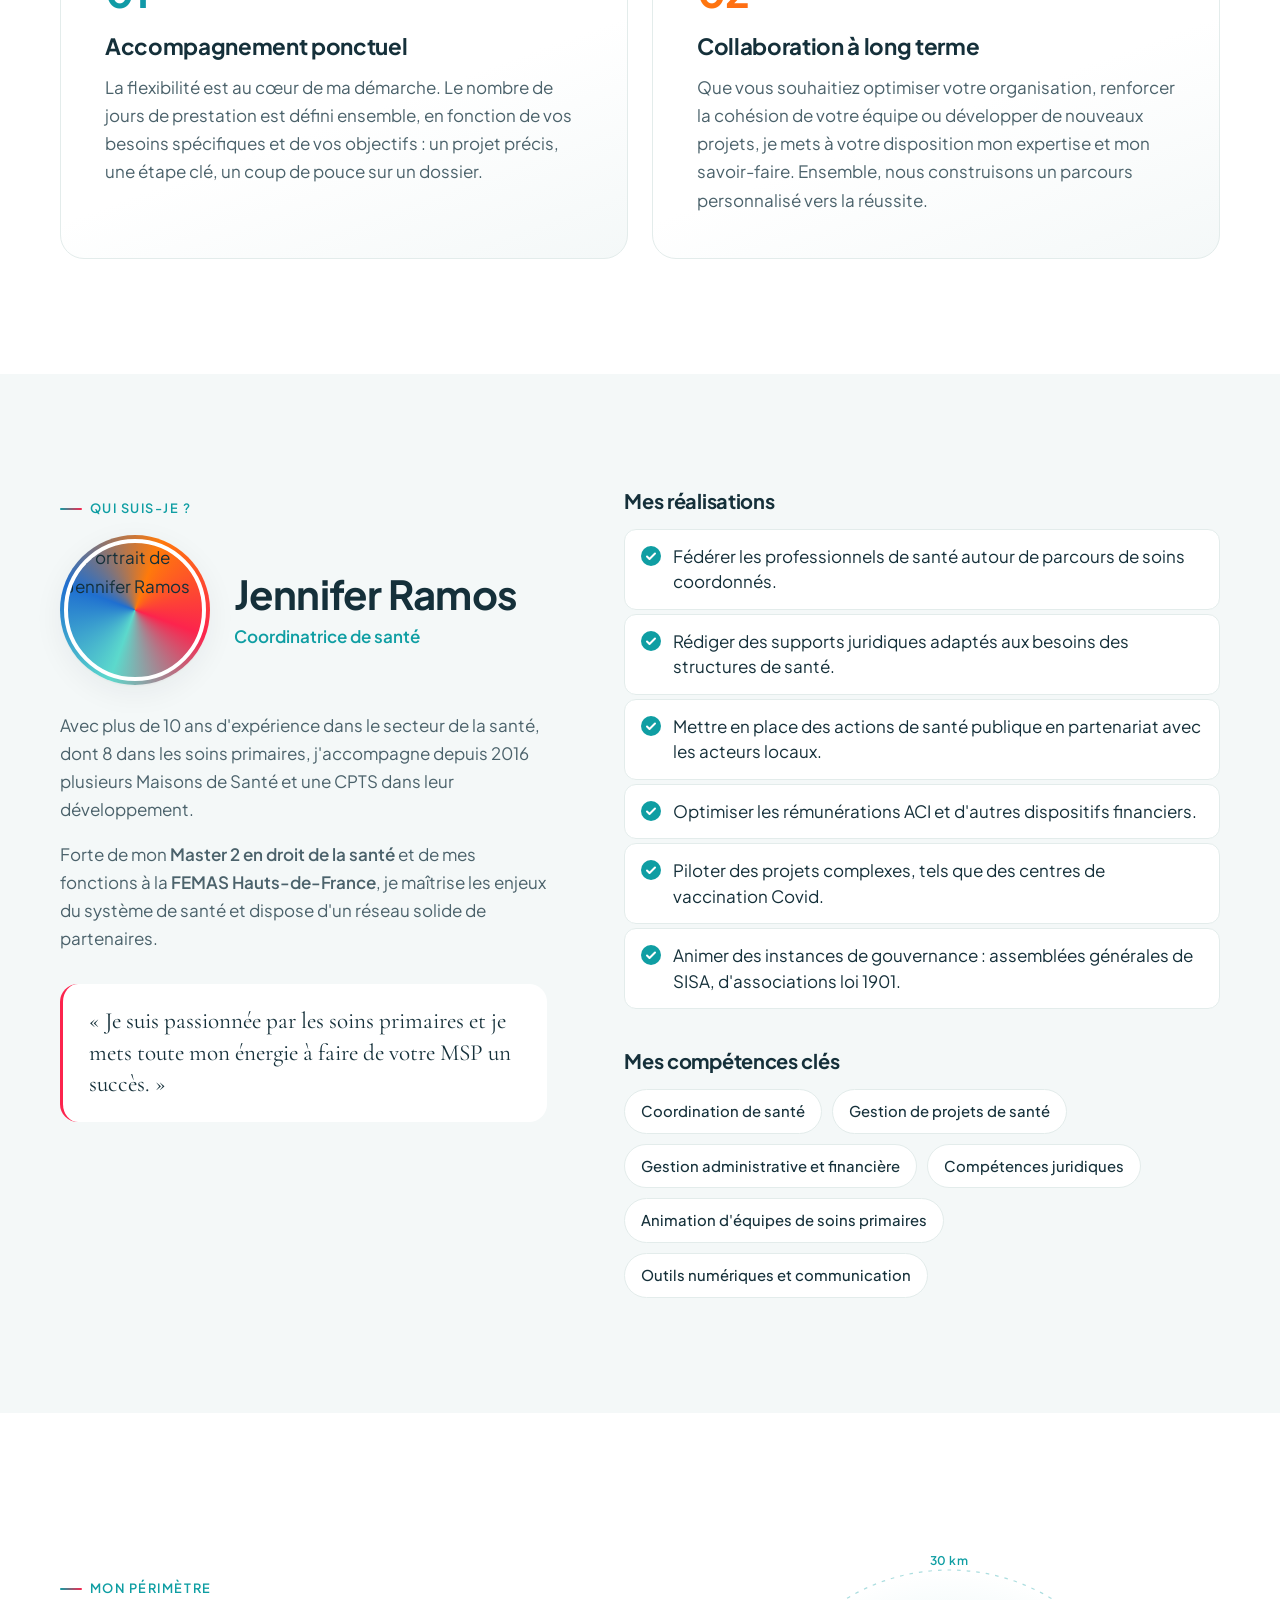
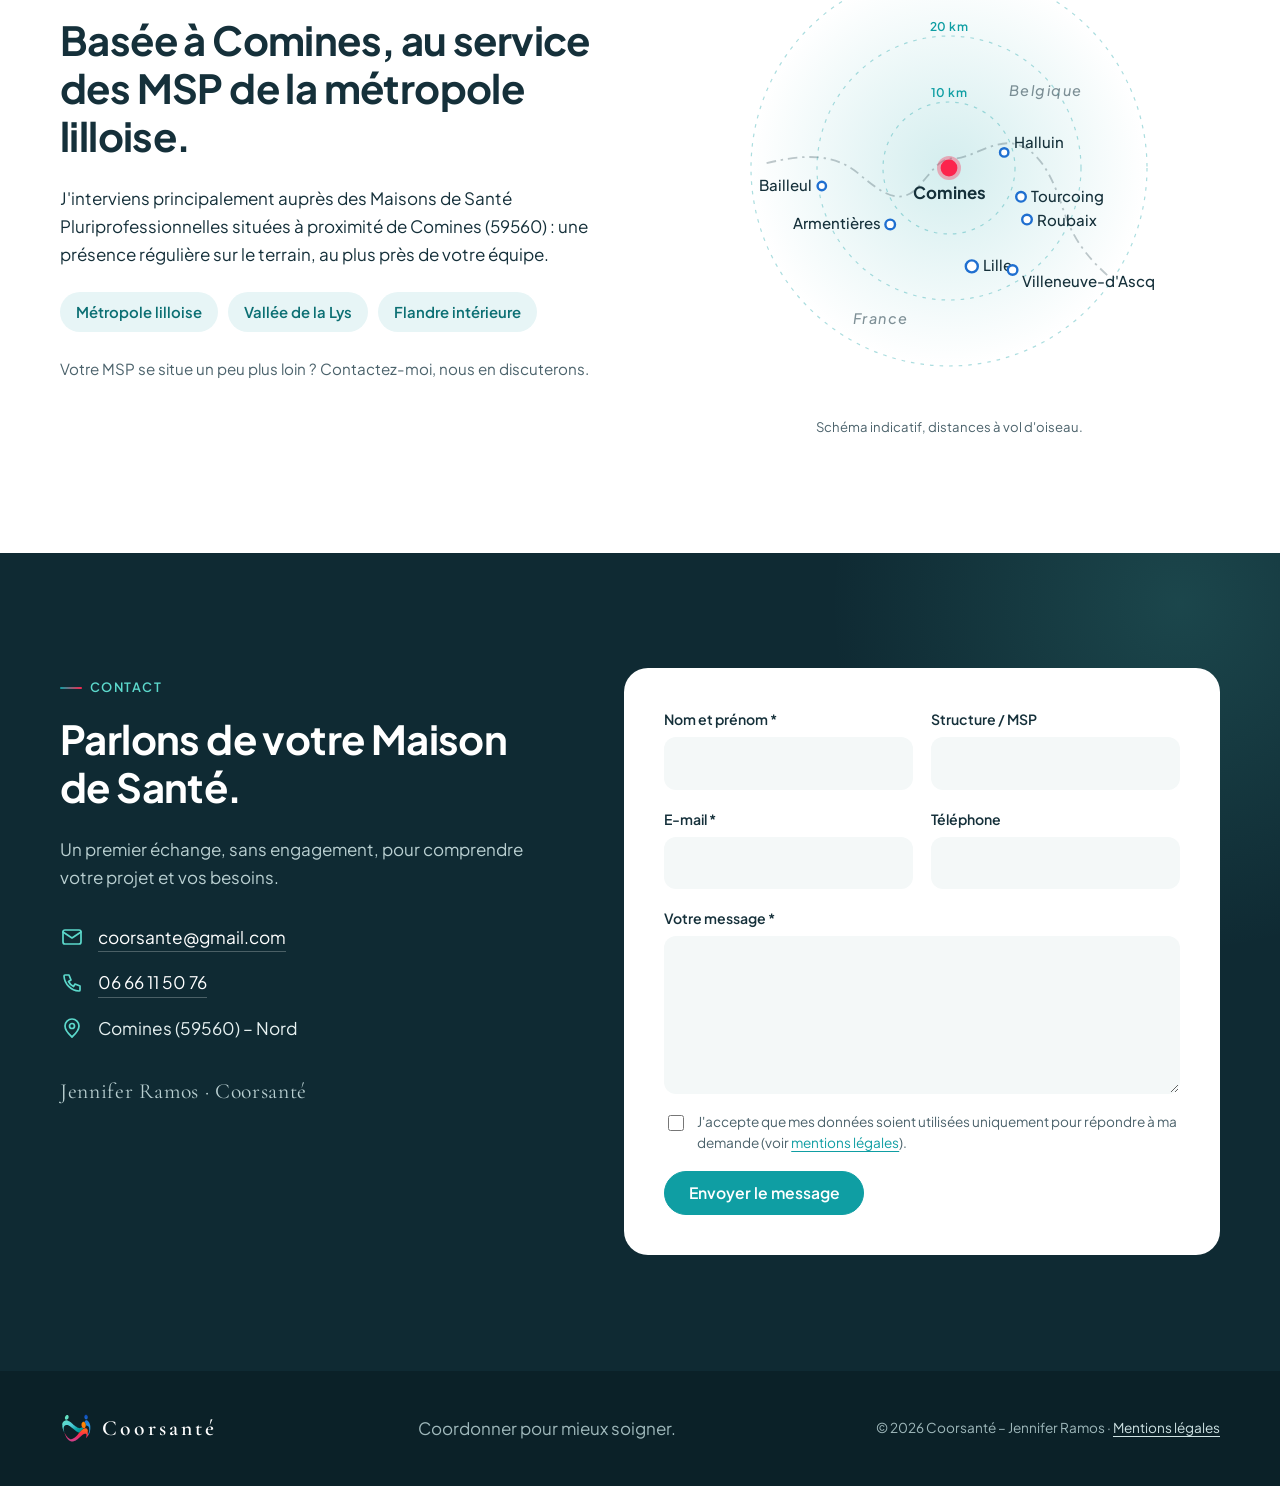
==== commit b9033d6e: "Add files via upload" ====
--- a/index.html
+++ b/index.html
@@ -74,7 +74,7 @@
             <svg xmlns="http://www.w3.org/2000/svg" viewBox="0 0 210 195" role="img" aria-label="Logo Coorsanté"><defs><linearGradient id="cg1" gradientUnits="userSpaceOnUse" x1="42.8" y1="43.9" x2="113.6" y2="132.9"><stop offset="0.08" stop-color="#5cd9cc"/><stop offset="0.25" stop-color="#56d3d4"/><stop offset="0.42" stop-color="#4ccbd7"/><stop offset="0.58" stop-color="#35bcc5"/><stop offset="0.75" stop-color="#12a7ac"/><stop offset="0.92" stop-color="#009c9e"/></linearGradient><linearGradient id="cg2" gradientUnits="userSpaceOnUse" x1="37.1" y1="19.4" x2="51.5" y2="36.6"><stop offset="0.08" stop-color="#63e1c0"/><stop offset="0.25" stop-color="#63e1c0"/><stop offset="0.42" stop-color="#62e0c1"/><stop offset="0.58" stop-color="#62dfc2"/><stop offset="0.75" stop-color="#61dfc3"/><stop offset="0.92" stop-color="#61dec4"/></linearGradient><linearGradient id="cg3" gradientUnits="userSpaceOnUse" x1="181.6" y1="48.6" x2="187.1" y2="136.4"><stop offset="0.08" stop-color="#247ddb"/><stop offset="0.25" stop-color="#248cde"/><stop offset="0.42" stop-color="#2493df"/><stop offset="0.58" stop-color="#2895e0"/><stop offset="0.75" stop-color="#2a96e0"/><stop offset="0.92" stop-color="#389de2"/></linearGradient><linearGradient id="cg4" gradientUnits="userSpaceOnUse" x1="173.1" y1="12.5" x2="168.8" y2="39.1"><stop offset="0.08" stop-color="#0e4ebc"/><stop offset="0.25" stop-color="#1152c0"/><stop offset="0.42" stop-color="#1357c4"/><stop offset="0.58" stop-color="#165dc8"/><stop offset="0.75" stop-color="#1962cb"/><stop offset="0.92" stop-color="#1c66cf"/></linearGradient><linearGradient id="cg5" gradientUnits="userSpaceOnUse" x1="133.6" y1="99.3" x2="122.1" y2="188.0"><stop offset="0.08" stop-color="#fe6321"/><stop offset="0.25" stop-color="#fd4b31"/><stop offset="0.42" stop-color="#fc2f48"/><stop offset="0.58" stop-color="#f02b5e"/><stop offset="0.75" stop-color="#df3675"/><stop offset="0.92" stop-color="#d23e86"/></linearGradient><linearGradient id="cg6" gradientUnits="userSpaceOnUse" x1="163.7" y1="63.2" x2="146.2" y2="92.6"><stop offset="0.08" stop-color="#ff8602"/><stop offset="0.25" stop-color="#ff8602"/><stop offset="0.42" stop-color="#ff8602"/><stop offset="0.58" stop-color="#ff8304"/><stop offset="0.75" stop-color="#ff7b0b"/><stop offset="0.92" stop-color="#fe7311"/></linearGradient></defs><g class="fig fig-teal"><path class="body" fill="url(#cg1)" d="M28.17 127.33C28.07 127.24 28.00 126.92 28.00 126.62C28.00 126.31 27.77 125.78 27.50 125.43C27.23 125.08 27.00 124.72 27.00 124.63C27.00 124.54 26.71 123.83 26.35 123.05C25.58 121.35 25.48 121.10 24.63 119.00C24.26 118.11 23.75 116.96 23.48 116.45C23.22 115.94 23.00 115.39 23.00 115.23C23.00 115.06 22.78 114.47 22.52 113.90C22.26 113.34 21.81 112.23 21.52 111.44C21.23 110.65 20.77 109.41 20.50 108.68C20.23 107.96 20.00 107.22 20.00 107.04C20.00 106.86 19.79 106.19 19.54 105.55C18.36 102.57 16.90 97.03 15.50 90.18C14.95 87.49 14.84 83.28 15.27 81.62C15.89 79.28 15.96 78.39 15.57 77.95C15.36 77.71 15.06 77.54 14.91 77.57C14.23 77.70 14.70 70.01 15.55 67.12C17.75 59.58 21.25 55.04 27.94 51.07C31.74 48.81 37.21 47.39 42.12 47.38C43.93 47.38 45.78 47.70 50.00 48.78C52.02 49.30 55.40 50.79 58.38 52.50C59.34 53.05 60.46 53.68 60.88 53.89C61.29 54.10 62.13 54.60 62.75 55.00C63.37 55.41 64.10 55.84 64.39 55.97C64.67 56.09 65.05 56.38 65.23 56.60C65.41 56.82 65.66 57.00 65.78 57.00C66.05 57.00 73.82 62.84 75.72 64.47C76.46 65.11 78.09 66.45 79.34 67.46C80.60 68.47 83.26 70.79 85.25 72.62C90.72 77.62 100.42 85.36 104.88 88.26C108.08 90.34 108.23 90.43 109.12 90.90C109.54 91.11 110.33 91.55 110.88 91.87C112.39 92.76 118.88 96.00 119.14 96.00C119.35 96.00 120.55 96.44 123.30 97.53C123.94 97.79 124.87 98.00 125.37 98.00C125.87 98.00 126.98 98.18 127.85 98.40C129.28 98.76 129.50 98.76 130.37 98.40C130.89 98.18 131.94 98.00 132.70 98.00C133.53 98.00 134.51 97.81 135.11 97.54C135.67 97.28 136.86 96.76 137.75 96.38C138.64 96.00 139.55 95.53 139.77 95.34C139.99 95.15 140.26 95.00 140.38 95.00C140.62 95.00 142.15 94.01 143.56 92.93C144.07 92.54 144.61 92.29 144.75 92.38C144.89 92.46 145.46 93.14 146.01 93.88C147.09 95.35 150.00 97.83 151.00 98.13C151.34 98.23 152.03 98.52 152.53 98.77L153.43 99.23L153.15 100.45C153.00 101.13 152.74 101.84 152.56 102.05C152.39 102.25 152.18 102.76 152.10 103.18C151.94 103.99 150.16 106.01 148.97 106.73C146.61 108.17 136.87 117.44 131.95 122.93C129.06 126.16 127.73 127.01 125.64 126.99C124.42 126.97 123.84 126.89 120.62 126.26C118.76 125.90 116.45 124.99 114.01 123.67C112.97 123.11 111.79 122.48 111.38 122.26C110.53 121.81 107.70 119.93 106.00 118.69C103.47 116.84 90.75 106.42 84.95 101.44C83.87 100.51 82.57 99.47 82.06 99.13C80.64 98.19 76.22 94.73 71.96 91.23C65.28 85.74 60.06 81.95 57.50 80.72C55.18 79.61 53.64 79.00 53.16 79.00C52.86 79.00 51.89 78.76 51.00 78.47C49.59 78.02 48.74 77.95 44.50 77.94C40.18 77.92 39.48 77.98 38.38 78.42C37.69 78.70 36.73 79.07 36.25 79.24C33.81 80.12 33.32 80.34 32.09 81.16C28.90 83.28 25.65 88.29 24.99 92.12C24.87 92.81 24.59 94.22 24.36 95.25C23.61 98.66 24.15 107.40 25.53 114.25C26.17 117.45 26.29 117.89 27.95 123.75C28.21 124.64 28.56 125.68 28.74 126.05C29.19 126.97 28.76 127.93 28.17 127.33Z"/><path class="head" fill="url(#cg2)" d="M37.82 43.25C35.34 42.05 33.92 40.31 32.71 37.00C32.10 35.34 31.84 31.26 32.21 29.25C32.79 26.14 33.88 22.84 34.81 21.38C37.74 16.79 41.00 14.05 45.07 12.76C48.33 11.73 51.18 12.42 53.53 14.80C54.34 15.62 55.00 16.42 55.00 16.56C55.00 16.71 55.16 17.01 55.35 17.23C55.54 17.45 55.95 18.52 56.26 19.62C56.96 22.10 57.03 26.18 56.40 28.12C56.18 28.81 56.00 29.66 56.00 30.00C56.00 30.35 55.77 31.05 55.50 31.57C55.23 32.08 55.00 32.63 55.00 32.79C55.00 33.48 52.57 37.15 51.00 38.83C47.84 42.21 45.05 43.67 41.38 43.89C39.53 44.01 39.26 43.96 37.82 43.25Z"/></g><g class="fig fig-blue"><path class="body" fill="url(#cg3)" d="M185.30 142.31C183.80 140.71 183.59 140.09 184.23 139.23C184.50 138.85 184.80 138.26 184.89 137.91C184.98 137.56 185.20 137.15 185.38 136.99C185.57 136.84 185.80 136.36 185.89 135.92C185.99 135.48 186.28 134.86 186.53 134.53C186.79 134.20 187.00 133.63 187.00 133.26C187.00 132.88 187.22 132.37 187.50 132.12C187.83 131.83 188.00 131.36 188.00 130.75C188.00 130.14 188.17 129.67 188.50 129.38C188.87 129.04 189.00 128.61 189.00 127.73C189.00 126.82 189.15 126.36 189.62 125.80C190.14 125.18 190.25 124.79 190.25 123.54C190.25 122.10 190.52 121.43 190.88 122.01C190.99 122.19 191.14 122.20 191.36 122.01C191.62 121.80 191.62 121.51 191.36 120.53C190.99 119.10 191.21 115.59 191.67 115.68C191.83 115.71 192.09 115.57 192.26 115.36C192.50 115.07 192.51 114.59 192.29 113.18C192.14 112.19 191.96 109.18 191.89 106.50C191.82 103.82 191.65 101.17 191.51 100.62C191.37 100.08 191.14 98.84 190.99 97.88C190.85 96.91 190.56 95.51 190.34 94.75C189.87 93.13 188.18 89.55 187.21 88.12C186.46 87.02 183.80 84.39 182.62 83.61C180.63 82.27 176.83 80.78 174.22 80.32C173.86 80.25 172.71 80.39 171.67 80.62C170.63 80.86 169.67 80.98 169.55 80.91C169.43 80.83 169.26 79.15 169.17 77.16C169.08 74.95 168.87 73.18 168.65 72.59C168.45 72.06 168.15 70.95 167.98 70.12C167.82 69.30 167.22 67.74 166.66 66.67C166.09 65.59 165.42 64.30 165.16 63.79C164.90 63.29 163.64 61.83 162.35 60.55C161.06 59.27 160.00 58.12 160.00 57.99C160.00 57.87 160.41 56.91 160.90 55.86C162.48 52.55 165.99 48.62 167.96 47.97C168.46 47.81 169.15 47.49 169.49 47.27C169.97 46.96 170.78 46.88 173.24 46.88C175.96 46.89 176.53 46.96 177.55 47.44C178.19 47.75 178.84 48.00 178.98 48.00C179.62 48.00 182.51 50.32 184.62 52.55C186.66 54.70 189.06 57.90 190.25 60.06C191.18 61.77 194.22 67.97 194.56 68.88C196.05 72.80 197.00 75.79 197.00 76.51C197.00 76.74 197.21 77.60 197.46 78.40C197.72 79.21 198.01 80.65 198.10 81.59C198.19 82.54 198.43 84.00 198.63 84.84C198.91 86.02 198.99 88.41 199.00 95.25C199.01 102.84 198.93 104.69 198.49 108.00C198.01 111.58 197.33 115.49 196.71 118.25C196.58 118.87 196.31 120.11 196.13 121.00C195.49 124.12 194.38 127.80 193.45 129.89C193.20 130.45 193.00 131.04 193.00 131.20C193.00 131.37 192.78 131.92 192.50 132.43C192.22 132.95 192.00 133.49 192.00 133.64C192.00 133.90 190.23 137.70 189.73 138.50C189.60 138.71 189.36 139.16 189.19 139.50C188.76 140.40 186.70 143.50 186.54 143.50C186.47 143.50 185.91 142.97 185.30 142.31Z"/><path class="head" fill="url(#cg4)" d="M169.50 41.03C169.02 40.92 168.18 40.60 167.62 40.31C165.85 39.38 162.20 35.21 161.88 33.75C161.79 33.36 161.56 32.90 161.36 32.74C161.16 32.57 161.00 32.20 161.00 31.91C161.00 31.61 160.77 30.66 160.50 29.79C159.76 27.45 159.78 21.83 160.53 19.52C161.84 15.49 163.07 13.77 166.25 11.50C167.08 10.91 167.30 10.88 170.50 10.88C173.69 10.88 173.92 10.91 174.75 11.49C178.02 13.81 180.09 16.74 181.53 21.12C182.04 22.68 182.10 23.33 182.08 27.00C182.06 31.48 181.84 32.43 180.14 35.75C179.37 37.24 176.88 39.85 175.95 40.13C175.64 40.23 175.19 40.47 174.97 40.66C174.49 41.08 170.83 41.33 169.50 41.03Z"/></g><g class="fig fig-warm"><path class="body" fill="url(#cg5)" d="M74.12 185.75C72.49 185.45 70.36 184.82 69.54 184.40C69.12 184.18 68.65 184.00 68.49 184.00C68.33 184.00 67.36 183.60 66.32 183.11C65.29 182.62 64.20 182.11 63.91 181.98C63.61 181.85 62.87 181.41 62.25 181.00C61.63 180.59 60.96 180.18 60.75 180.09C60.54 179.99 59.91 179.51 59.34 179.02C58.78 178.53 57.84 177.79 57.26 177.38C56.67 176.96 54.85 175.23 53.20 173.53C50.75 170.99 50.22 170.33 50.32 169.84C50.40 169.39 50.10 168.88 49.02 167.69C47.11 165.57 44.50 162.34 43.72 161.12C41.71 158.00 41.24 157.23 40.42 155.75C39.03 153.23 36.46 147.93 35.38 145.38C35.20 144.96 34.82 144.09 34.53 143.43C34.24 142.77 34.00 142.10 34.00 141.93C34.00 141.76 33.77 141.20 33.50 140.68C33.22 140.17 33.00 139.63 33.00 139.48C33.00 139.32 32.84 138.85 32.64 138.41C32.20 137.46 31.35 135.05 30.90 133.49C30.72 132.86 30.44 132.10 30.27 131.79C29.94 131.16 29.99 129.88 30.36 129.88C30.56 129.88 31.36 131.11 31.90 132.25C32.33 133.16 35.15 138.00 35.97 139.25C36.47 140.01 36.99 140.82 37.12 141.05C37.38 141.50 39.08 143.96 40.62 146.12C41.11 146.81 41.71 147.66 41.94 148.00C44.24 151.37 50.46 158.70 53.41 161.51C55.45 163.46 58.22 165.69 60.20 166.95C61.50 167.80 62.09 168.10 64.75 169.34C66.59 170.19 68.96 170.78 71.12 170.91C75.86 171.20 80.05 170.07 86.95 166.65C90.60 164.84 90.71 164.78 92.38 163.58C93.20 162.98 94.27 162.23 94.75 161.90C97.80 159.84 104.72 153.76 108.19 150.08C111.27 146.82 112.35 145.58 117.50 139.36C125.89 129.24 140.38 114.00 145.85 109.54C147.48 108.21 149.62 106.47 150.59 105.67C151.56 104.87 152.70 104.05 153.12 103.85C153.53 103.66 154.32 103.22 154.88 102.89C157.92 101.05 160.56 100.09 163.50 99.75C164.81 99.60 166.44 99.42 167.13 99.34C168.00 99.24 169.05 99.36 170.51 99.72C174.48 100.72 176.37 101.66 178.15 103.54C180.70 106.24 181.74 108.63 182.36 113.25C182.60 114.96 182.83 116.41 182.87 116.46C182.92 116.50 182.78 117.12 182.57 117.83C182.25 118.88 182.17 120.61 182.15 126.88C182.13 133.59 182.19 134.89 182.59 136.62C183.18 139.18 183.83 140.53 185.32 142.31C186.38 143.57 186.49 143.80 186.23 144.28C186.07 144.58 184.69 146.42 183.16 148.36C181.63 150.30 180.15 152.19 179.88 152.55C177.47 155.69 171.84 162.03 171.13 162.39C170.33 162.81 170.26 162.67 170.65 161.43C171.75 157.94 172.00 157.03 172.01 156.48C172.01 156.15 172.23 155.43 172.50 154.88C172.77 154.32 172.99 153.51 172.99 153.07C173.00 152.63 173.20 151.73 173.44 151.07C173.80 150.08 173.88 149.02 173.88 145.00C173.88 140.43 173.84 140.04 173.29 138.75C172.53 136.99 171.96 136.39 170.34 135.62C168.64 134.81 165.91 134.76 163.81 135.50C163.03 135.78 162.19 136.00 161.95 136.00C161.71 136.00 160.98 136.24 160.32 136.53C159.66 136.82 158.68 137.25 158.12 137.49C152.81 139.78 144.50 145.32 137.50 151.21C136.47 152.08 134.67 153.59 133.50 154.58C132.33 155.56 128.90 158.79 125.87 161.75C120.93 166.57 116.76 170.19 113.12 172.82C108.59 176.10 105.28 178.25 103.38 179.14C102.64 179.48 102.29 179.68 101.00 180.50C100.66 180.72 99.64 181.21 98.75 181.59C97.86 181.97 96.79 182.44 96.38 182.62C95.96 182.80 94.95 183.19 94.12 183.49C93.30 183.79 92.25 184.20 91.80 184.40C91.34 184.59 90.21 184.86 89.28 185.00C88.36 185.13 87.19 185.41 86.68 185.62C85.95 185.92 84.71 185.99 80.45 185.97C77.52 185.95 74.67 185.85 74.12 185.75Z"/><path class="head" fill="url(#cg6)" d="M153.75 98.90C151.26 98.13 150.17 97.56 148.49 96.12C147.51 95.30 146.48 94.23 146.19 93.75C145.91 93.27 145.47 92.65 145.23 92.38C143.88 90.82 142.37 87.07 141.53 83.20C140.78 79.78 140.78 73.92 141.52 70.67C142.06 68.33 142.88 65.92 143.38 65.25C143.53 65.04 143.79 64.54 143.97 64.14C144.62 62.62 147.57 59.26 148.88 58.55C152.03 56.84 154.67 56.55 157.82 57.56C159.39 58.07 159.79 58.35 162.01 60.50C163.35 61.81 164.66 63.28 164.91 63.78C166.75 67.40 167.48 69.05 167.75 70.25C167.92 71.01 168.23 72.13 168.42 72.75C168.88 74.17 169.26 81.31 169.00 83.77C168.89 84.79 168.62 86.04 168.40 86.55C168.18 87.07 168.00 87.70 168.00 87.96C168.00 88.73 166.79 91.21 165.33 93.42C164.08 95.34 161.49 98.00 160.88 98.00C160.74 98.00 160.19 98.23 159.67 98.51C158.42 99.18 155.31 99.38 153.75 98.90Z"/></g></svg>
           </div>
           <p class="wordmark" aria-hidden="true">Coorsanté</p>
-          <p class="tagline">Coordonner pour mieux soigner</p>
+          <p class="tagline">Coordonner pour mieux soigner.</p>
         </div>
       </div>
       <div class="container">
@@ -239,8 +239,15 @@
       <div class="container about">
         <div class="about-intro reveal">
           <p class="eyebrow">Qui suis-je&nbsp;?</p>
-          <h2>Jennifer Ramos</h2>
-          <p class="role">Coordinatrice de santé</p>
+          <div class="about-id">
+            <div class="portrait">
+              <img src="assets/portrait-jennifer-ramos.jpg" alt="Portrait de Jennifer Ramos" width="320" height="320" loading="lazy">
+            </div>
+            <div>
+              <h2>Jennifer Ramos</h2>
+              <p class="role">Coordinatrice de santé</p>
+            </div>
+          </div>
           <p>Avec plus de 10 ans d'expérience dans le secteur de la santé, dont 8 dans les soins primaires, j'accompagne depuis 2016 plusieurs Maisons de Santé et une CPTS dans leur développement.</p>
           <p>Forte de mon <strong>Master 2 en droit de la santé</strong> et de mes fonctions à la <strong>FEMAS Hauts-de-France</strong>, je maîtrise les enjeux du système de santé et dispose d'un réseau solide de partenaires.</p>
           <blockquote>
@@ -403,7 +410,7 @@
         <img src="assets/logo-symbole.svg" alt="" width="32" height="30">
         <span class="brand-name">Coorsanté</span>
       </div>
-      <p>Coordonner pour mieux soigner</p>
+      <p>Coordonner pour mieux soigner.</p>
       <p class="small">© <span id="year">2026</span> Coorsanté – Jennifer Ramos · <a href="mentions-legales.html">Mentions légales</a></p>
     </div>
   </footer>
--- a/styles.css
+++ b/styles.css
@@ -130,18 +130,30 @@
 .logo-anim.play .fig-warm { animation: inUp 1.1s cubic-bezier(.2, .8, .2, 1) .6s forwards; }
 .logo-anim .head { transform-box: fill-box; transform-origin: 50% 100%; }
 .logo-anim.play .head { animation: nod 1s ease 1.5s both; }
-.logo-anim.play.idle .fig-teal { animation: floatA 6s ease-in-out infinite; opacity: 1; }
-.logo-anim.play.idle .fig-blue { animation: floatB 6s ease-in-out infinite; opacity: 1; }
-.logo-anim.play.idle .fig-warm { animation: floatC 6s ease-in-out infinite; opacity: 1; }
-.logo-anim.play.idle .head { animation: none; }
+.logo-anim.play.idle .fig { opacity: 1; }
+.logo-anim.play.idle .fig-teal { animation: swayA 4.2s ease-in-out infinite; }
+.logo-anim.play.idle .fig-blue { animation: swayB 4.2s ease-in-out infinite; }
+.logo-anim.play.idle .fig-warm { animation: swayC 4.2s ease-in-out infinite; }
+.logo-anim.play.idle .head { animation: bob 2.1s ease-in-out infinite; }
+.logo-anim.play.idle .fig-blue .head { animation-delay: .35s; }
+.logo-anim.play.idle .fig-warm .head { animation-delay: .7s; }
+.logo-anim { position: relative; cursor: pointer; }
+.logo-anim::before {
+  content: ""; position: absolute; inset: 8% 6%; border-radius: 50%; z-index: -1;
+  background: radial-gradient(closest-side, rgba(92, 217, 204, .35), rgba(252, 36, 77, .12) 60%, transparent);
+  animation: glow 4.2s ease-in-out infinite;
+}
 
 @keyframes inLeft  { from { opacity: 0; transform: translate(-28px, 6px) rotate(-6deg); } to { opacity: 1; transform: none; } }
 @keyframes inRight { from { opacity: 0; transform: translate(28px, -6px) rotate(6deg); } to { opacity: 1; transform: none; } }
 @keyframes inUp    { from { opacity: 0; transform: translateY(30px) scale(.94); } to { opacity: 1; transform: none; } }
 @keyframes nod     { 0%, 100% { transform: none; } 40% { transform: translateY(-5px); } 70% { transform: translateY(1px); } }
-@keyframes floatA  { 0%, 100% { transform: none; } 50% { transform: translate(-2px, -4px) rotate(-1deg); } }
-@keyframes floatB  { 0%, 100% { transform: none; } 50% { transform: translate(2px, -3px) rotate(1deg); } }
-@keyframes floatC  { 0%, 100% { transform: none; } 50% { transform: translateY(3px); } }
+/* Mouvement continu : les personnages se rapprochent et s'éloignent, comme une étreinte */
+@keyframes swayA { 0%, 100% { transform: none; } 50% { transform: translate(7px, -5px) rotate(3deg); } }
+@keyframes swayB { 0%, 100% { transform: none; } 50% { transform: translate(-6px, -4px) rotate(-3deg); } }
+@keyframes swayC { 0%, 100% { transform: none; } 50% { transform: translateY(-7px) scale(1.03); } }
+@keyframes bob   { 0%, 100% { transform: none; } 50% { transform: translateY(-5px); } }
+@keyframes glow  { 0%, 100% { transform: scale(.92); opacity: .55; } 50% { transform: scale(1.06); opacity: 1; } }
 
 /* ---------- Sections ---------- */
 .section { padding: clamp(64px, 9vw, 120px) 0; }
@@ -204,6 +216,15 @@
 .about { display: grid; grid-template-columns: .9fr 1.1fr; gap: clamp(32px, 6vw, 80px); align-items: start; }
 .about-intro { position: sticky; top: calc(var(--header-h) + 32px); }
 .about-intro h2 { margin-bottom: .1em; }
+.about-id { display: flex; align-items: center; gap: 24px; margin-bottom: 1.6rem; }
+.about-id .role { margin-bottom: 0; }
+.portrait {
+  flex: none; width: 150px; height: 150px; border-radius: 50%; padding: 4px;
+  background: conic-gradient(from 200deg, var(--teal-light), var(--blue), var(--orange), var(--rose), var(--teal-light));
+  box-shadow: var(--shadow);
+}
+.portrait img { width: 100%; height: 100%; border-radius: 50%; object-fit: cover; border: 4px solid #fff; }
+@media (max-width: 560px) { .portrait { width: 112px; height: 112px; } .about-id { gap: 18px; } }
 .role { color: var(--teal); font-weight: 600; margin-bottom: 1.4em; }
 .about-intro > p:not(.role):not(.eyebrow) { color: var(--ink-soft); }
 blockquote {
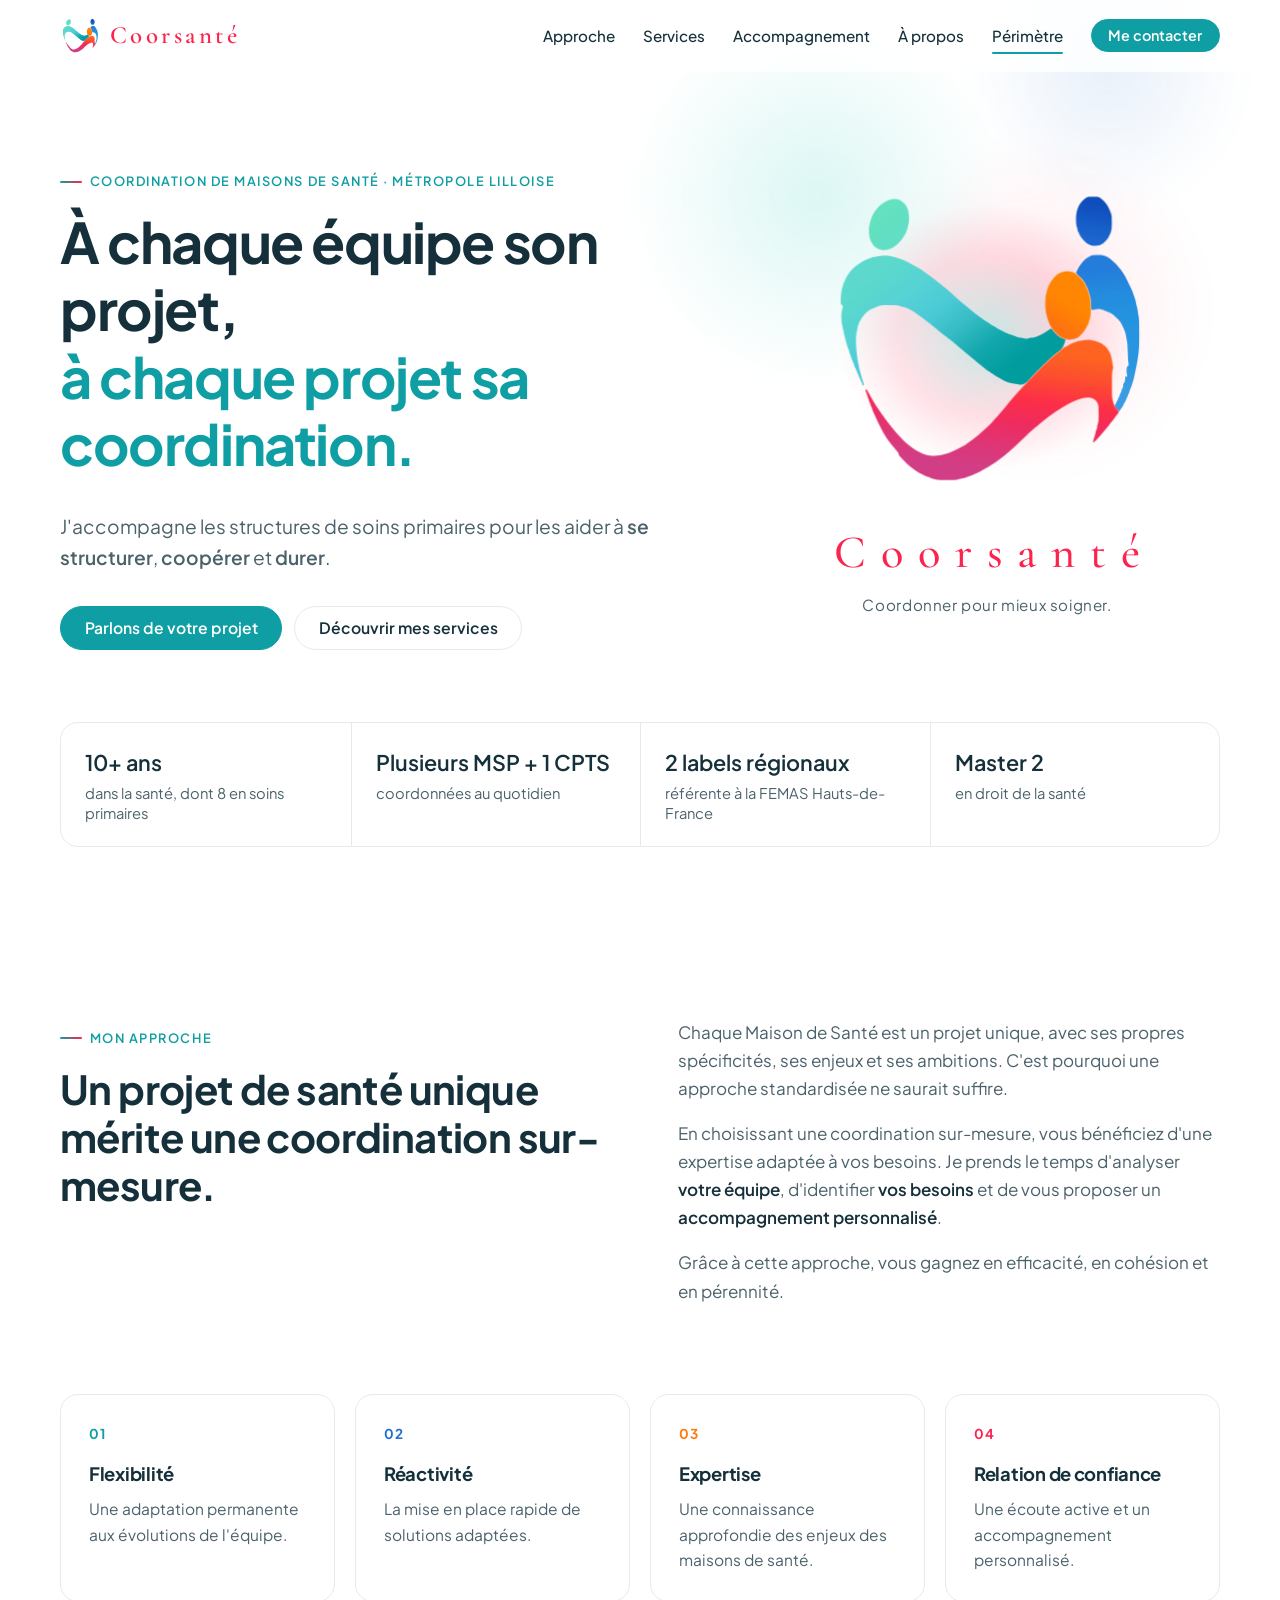
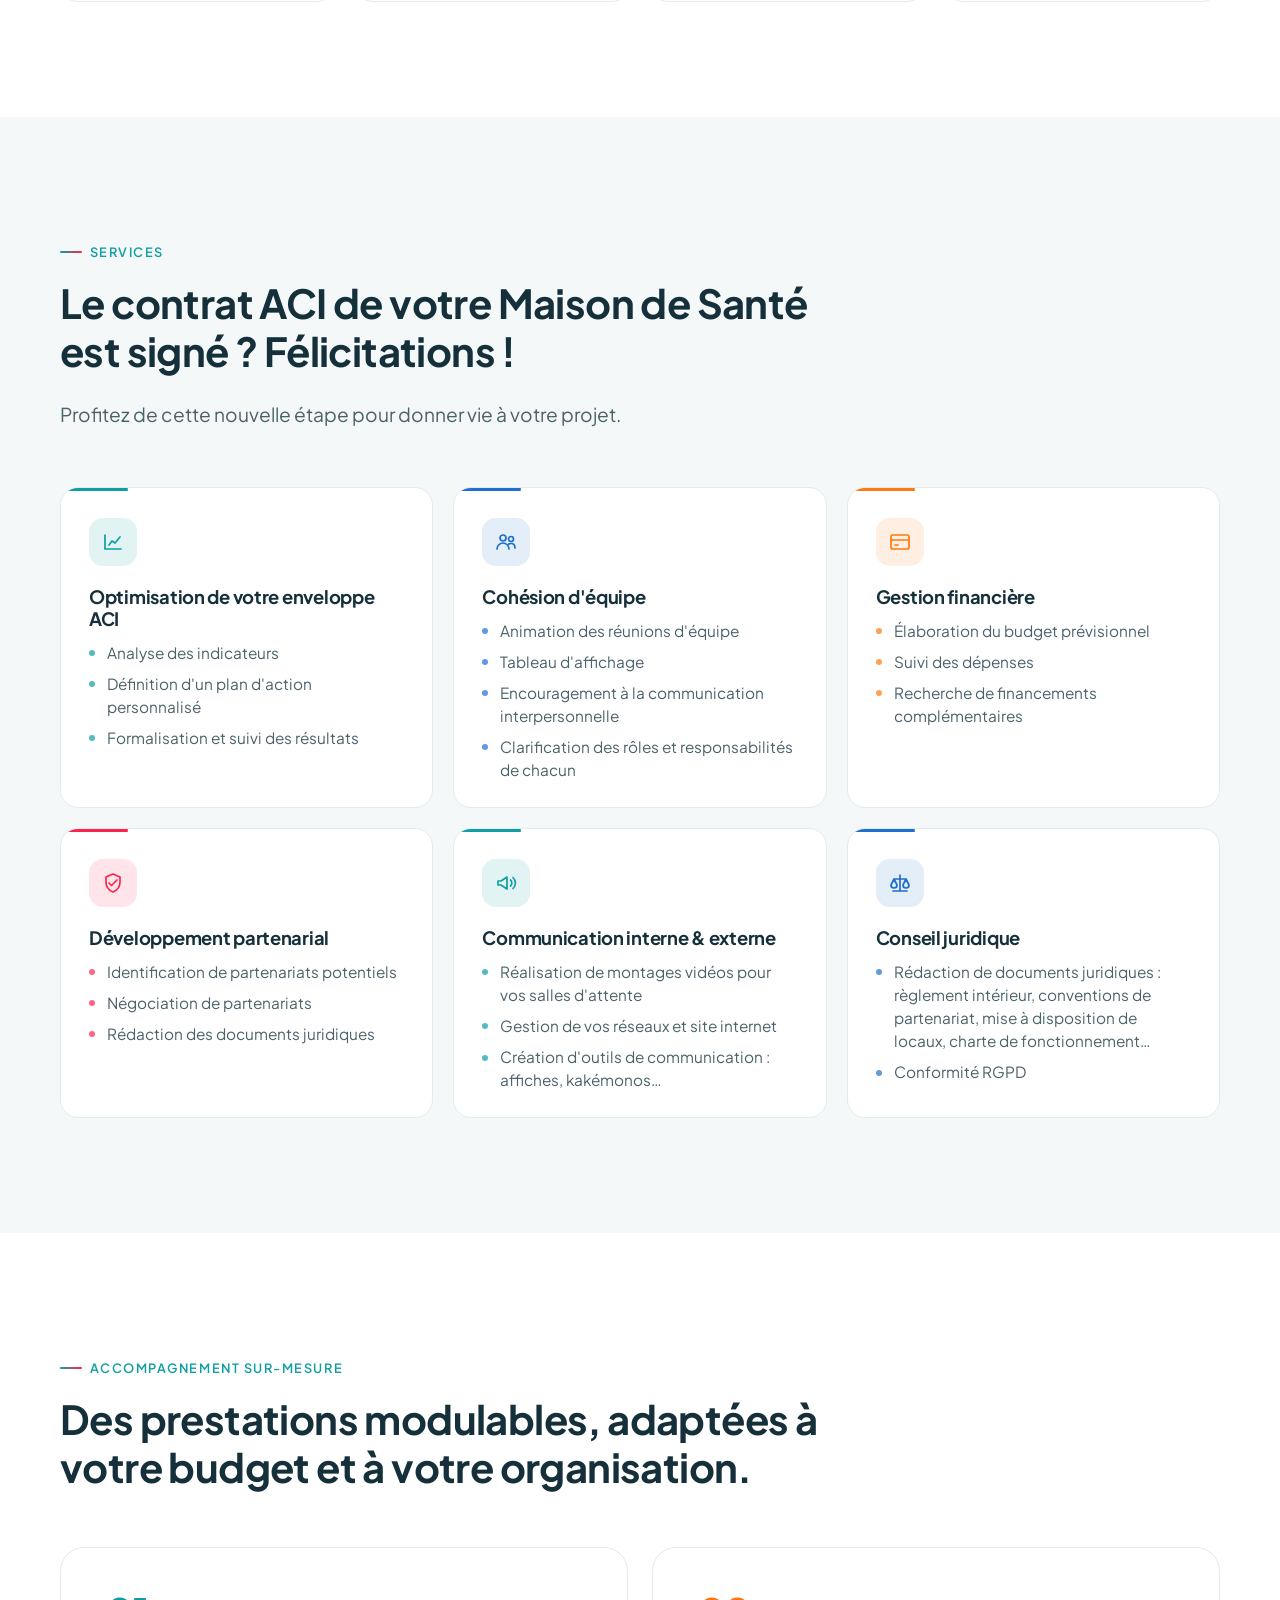
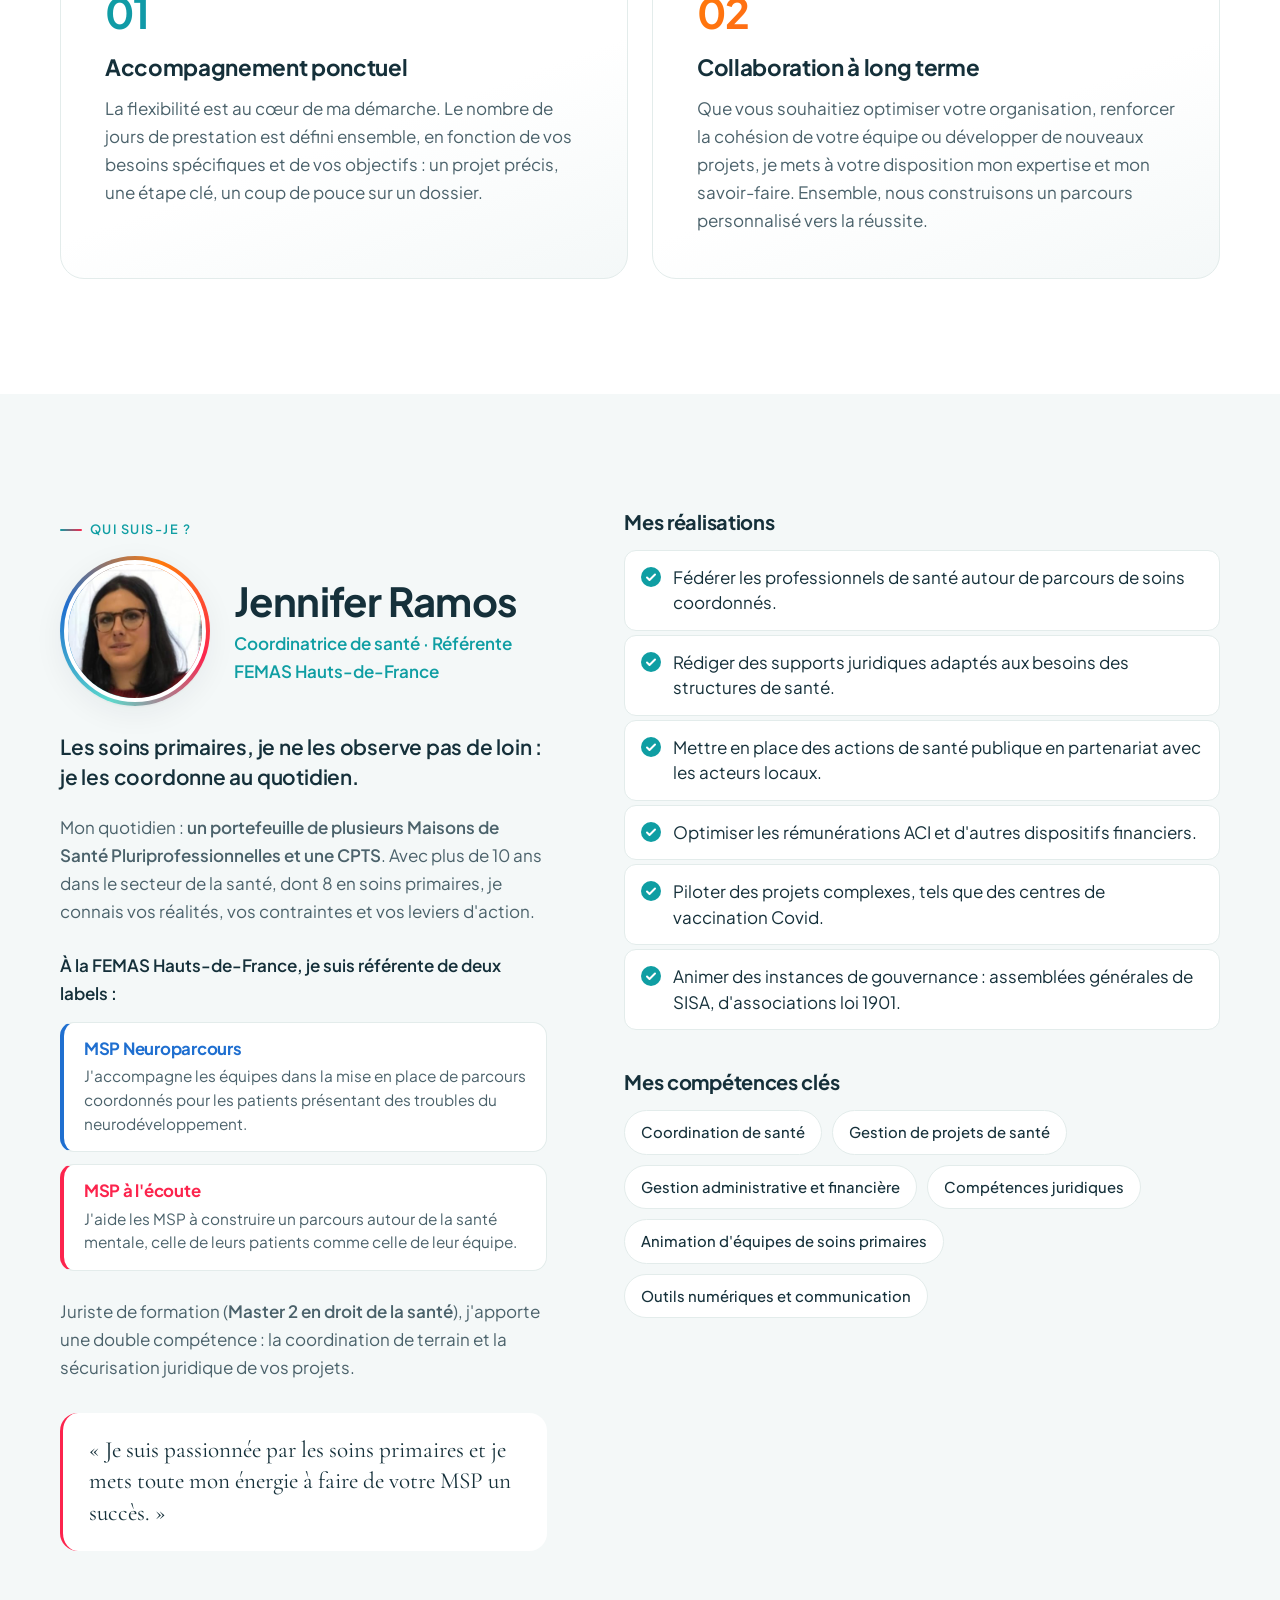
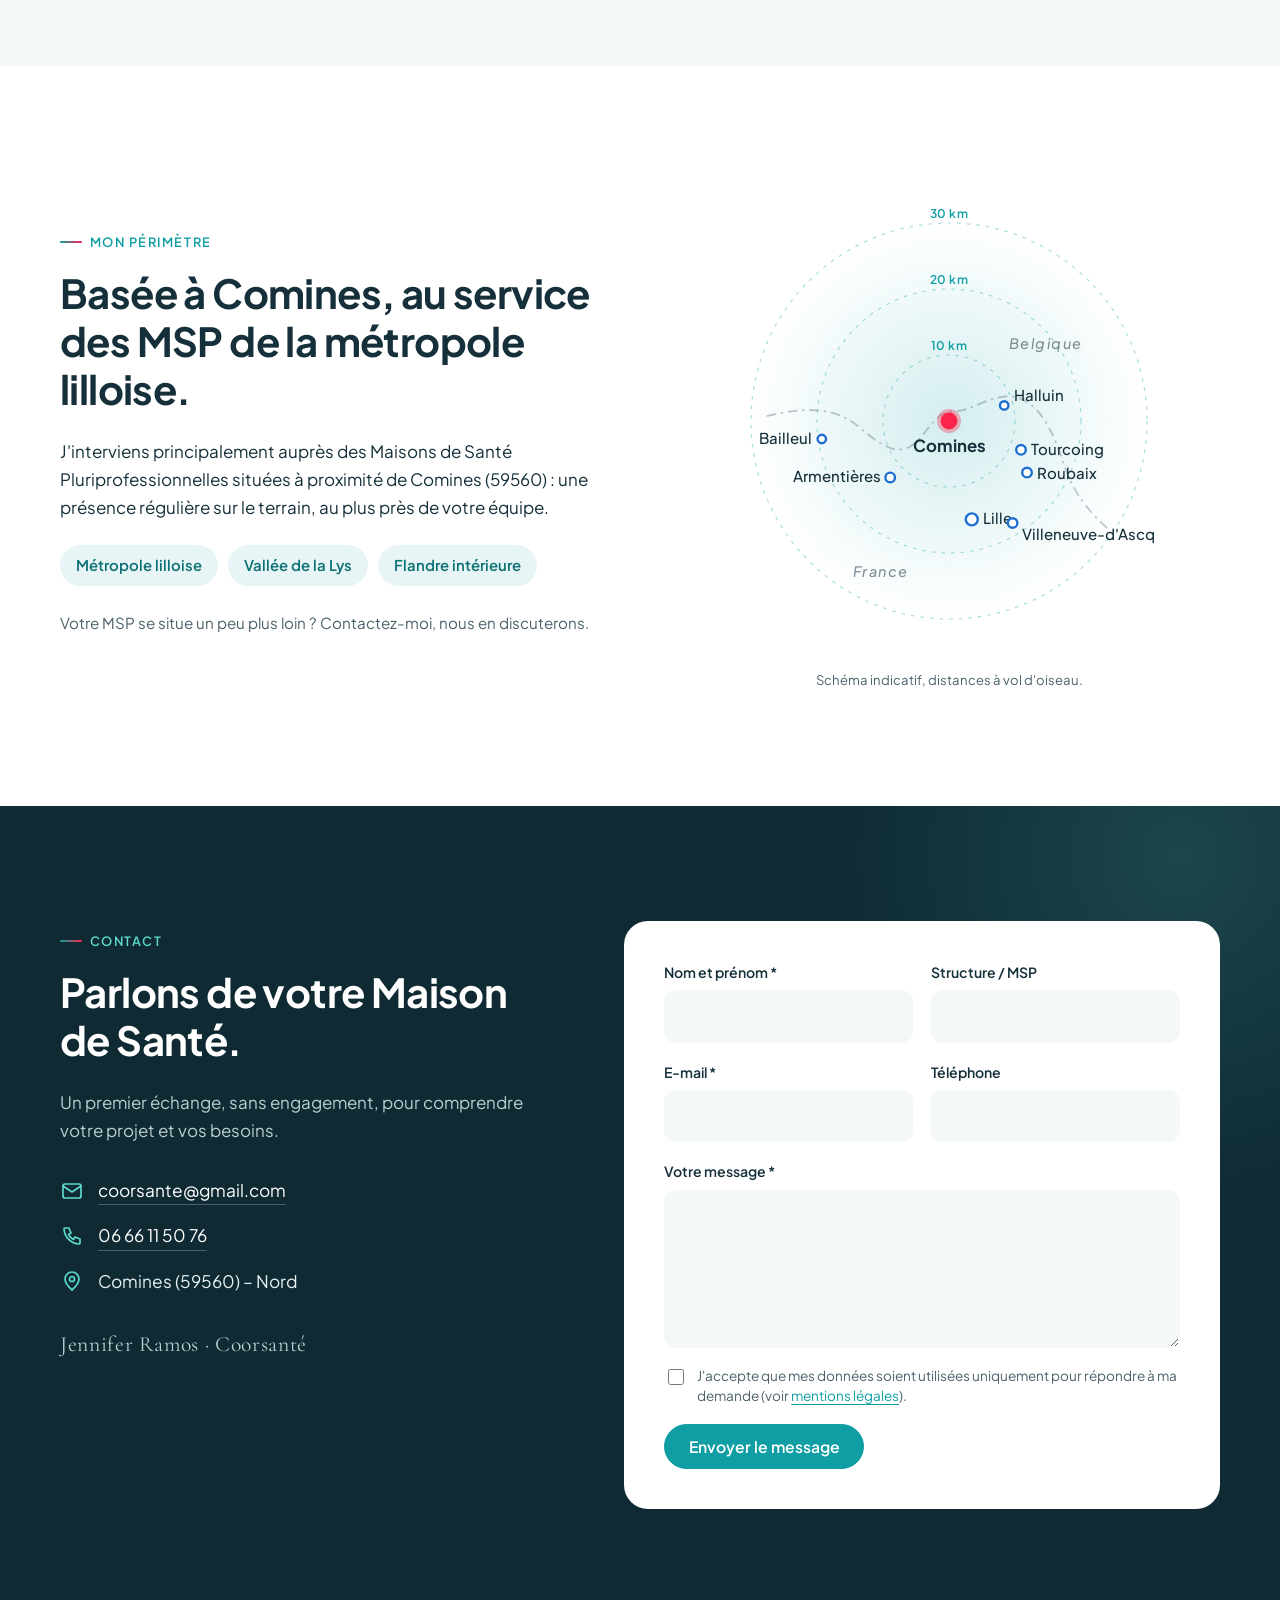
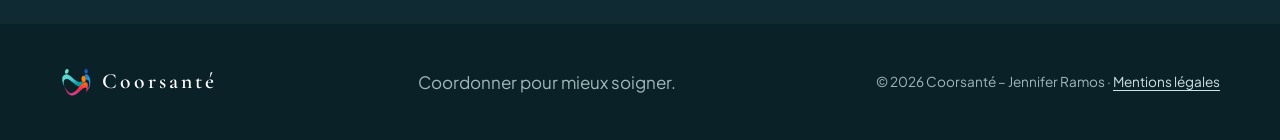
==== commit b41e0247: "Add files via upload" ====
--- a/index.html
+++ b/index.html
@@ -79,9 +79,9 @@
       </div>
       <div class="container">
         <ul class="facts reveal">
-          <li><strong>10+&nbsp;ans</strong><span>dans le secteur de la santé</span></li>
-          <li><strong>8&nbsp;ans</strong><span>en soins primaires</span></li>
-          <li><strong>Depuis 2016</strong><span>aux côtés de MSP et d'une CPTS</span></li>
+          <li><strong>10+&nbsp;ans</strong><span>dans la santé, dont 8 en soins primaires</span></li>
+          <li><strong>Plusieurs MSP + 1&nbsp;CPTS</strong><span>coordonnées au quotidien</span></li>
+          <li><strong>2 labels régionaux</strong><span>référente à la FEMAS Hauts-de-France</span></li>
           <li><strong>Master&nbsp;2</strong><span>en droit de la santé</span></li>
         </ul>
       </div>
@@ -245,11 +245,23 @@
             </div>
             <div>
               <h2>Jennifer Ramos</h2>
-              <p class="role">Coordinatrice de santé</p>
-            </div>
-          </div>
-          <p>Avec plus de 10 ans d'expérience dans le secteur de la santé, dont 8 dans les soins primaires, j'accompagne depuis 2016 plusieurs Maisons de Santé et une CPTS dans leur développement.</p>
-          <p>Forte de mon <strong>Master 2 en droit de la santé</strong> et de mes fonctions à la <strong>FEMAS Hauts-de-France</strong>, je maîtrise les enjeux du système de santé et dispose d'un réseau solide de partenaires.</p>
+              <p class="role">Coordinatrice de santé · Référente FEMAS Hauts-de-France</p>
+            </div>
+          </div>
+          <p class="about-lead">Les soins primaires, je ne les observe pas de loin&nbsp;: je les coordonne au quotidien.</p>
+          <p>Mon quotidien&nbsp;: <strong>un portefeuille de plusieurs Maisons de Santé Pluriprofessionnelles et une CPTS</strong>. Avec plus de 10 ans dans le secteur de la santé, dont 8 en soins primaires, je connais vos réalités, vos contraintes et vos leviers d'action.</p>
+          <div class="labels">
+            <p class="labels-title">À la FEMAS Hauts-de-France, je suis référente de deux labels&nbsp;:</p>
+            <div class="label-card" style="--c: var(--blue)">
+              <h3>MSP Neuroparcours</h3>
+              <p>J'accompagne les équipes dans la mise en place de parcours coordonnés pour les patients présentant des troubles du neurodéveloppement.</p>
+            </div>
+            <div class="label-card" style="--c: var(--rose)">
+              <h3>MSP à l'écoute</h3>
+              <p>J'aide les MSP à construire un parcours autour de la santé mentale, celle de leurs patients comme celle de leur équipe.</p>
+            </div>
+          </div>
+          <p>Juriste de formation (<strong>Master 2 en droit de la santé</strong>), j'apporte une double compétence&nbsp;: la coordination de terrain et la sécurisation juridique de vos projets.</p>
           <blockquote>
             <p>«&nbsp;Je suis passionnée par les soins primaires et je mets toute mon énergie à faire de votre MSP un succès.&nbsp;»</p>
           </blockquote>
--- a/styles.css
+++ b/styles.css
@@ -214,7 +214,13 @@
 
 /* À propos */
 .about { display: grid; grid-template-columns: .9fr 1.1fr; gap: clamp(32px, 6vw, 80px); align-items: start; }
-.about-intro { position: sticky; top: calc(var(--header-h) + 32px); }
+.about-intro { position: static; }
+.about-lead { font-size: 1.3rem; line-height: 1.45; font-weight: 600; color: var(--ink) !important; letter-spacing: -.01em; }
+.labels { margin: 1.6rem 0; display: grid; gap: 12px; }
+.labels-title { font-weight: 600; color: var(--ink) !important; margin-bottom: .2rem; }
+.label-card { --c: var(--teal); background: #fff; border-radius: 14px; padding: 16px 18px 16px 20px; border: 1px solid var(--line); border-left: 4px solid var(--c); }
+.label-card h3 { font-size: 1.05rem; margin-bottom: .3em; color: var(--c); }
+.label-card p { margin: 0; color: var(--ink-soft); font-size: .96rem; line-height: 1.55; }
 .about-intro h2 { margin-bottom: .1em; }
 .about-id { display: flex; align-items: center; gap: 24px; margin-bottom: 1.6rem; }
 .about-id .role { margin-bottom: 0; }
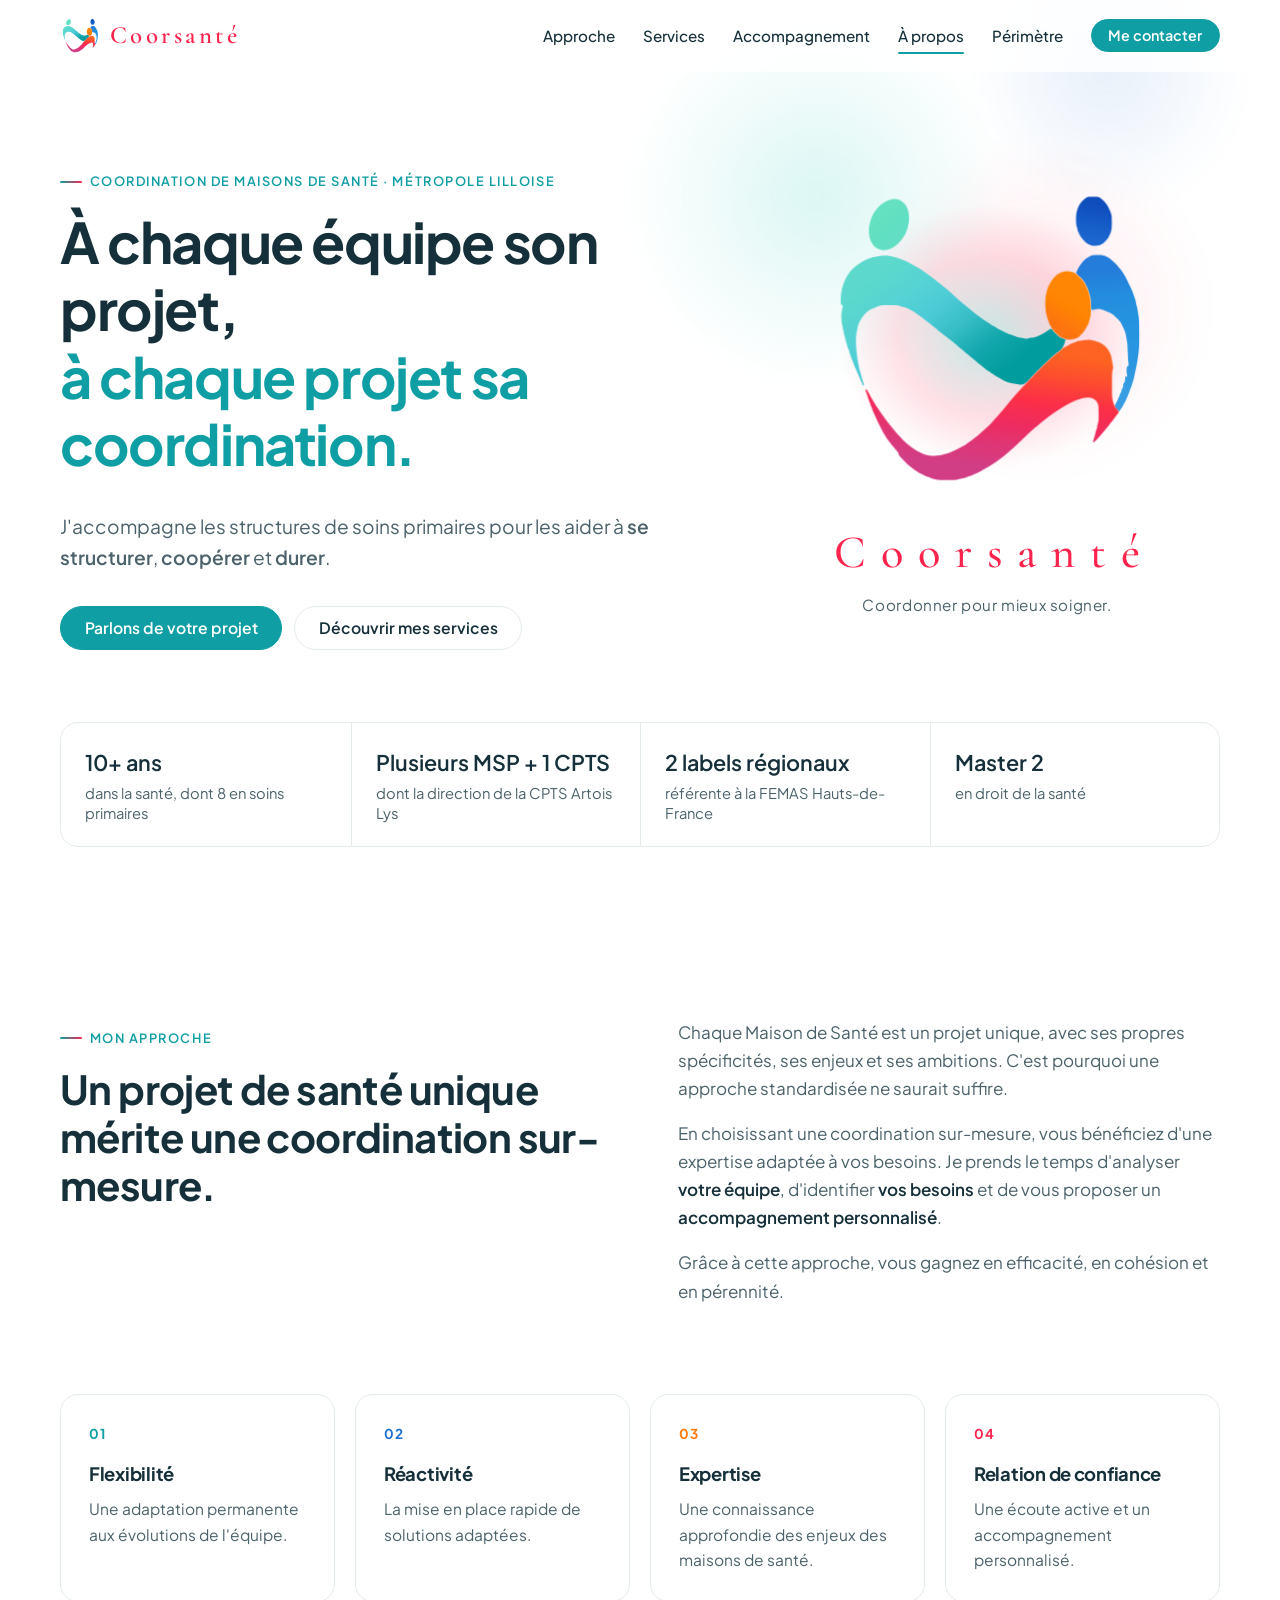
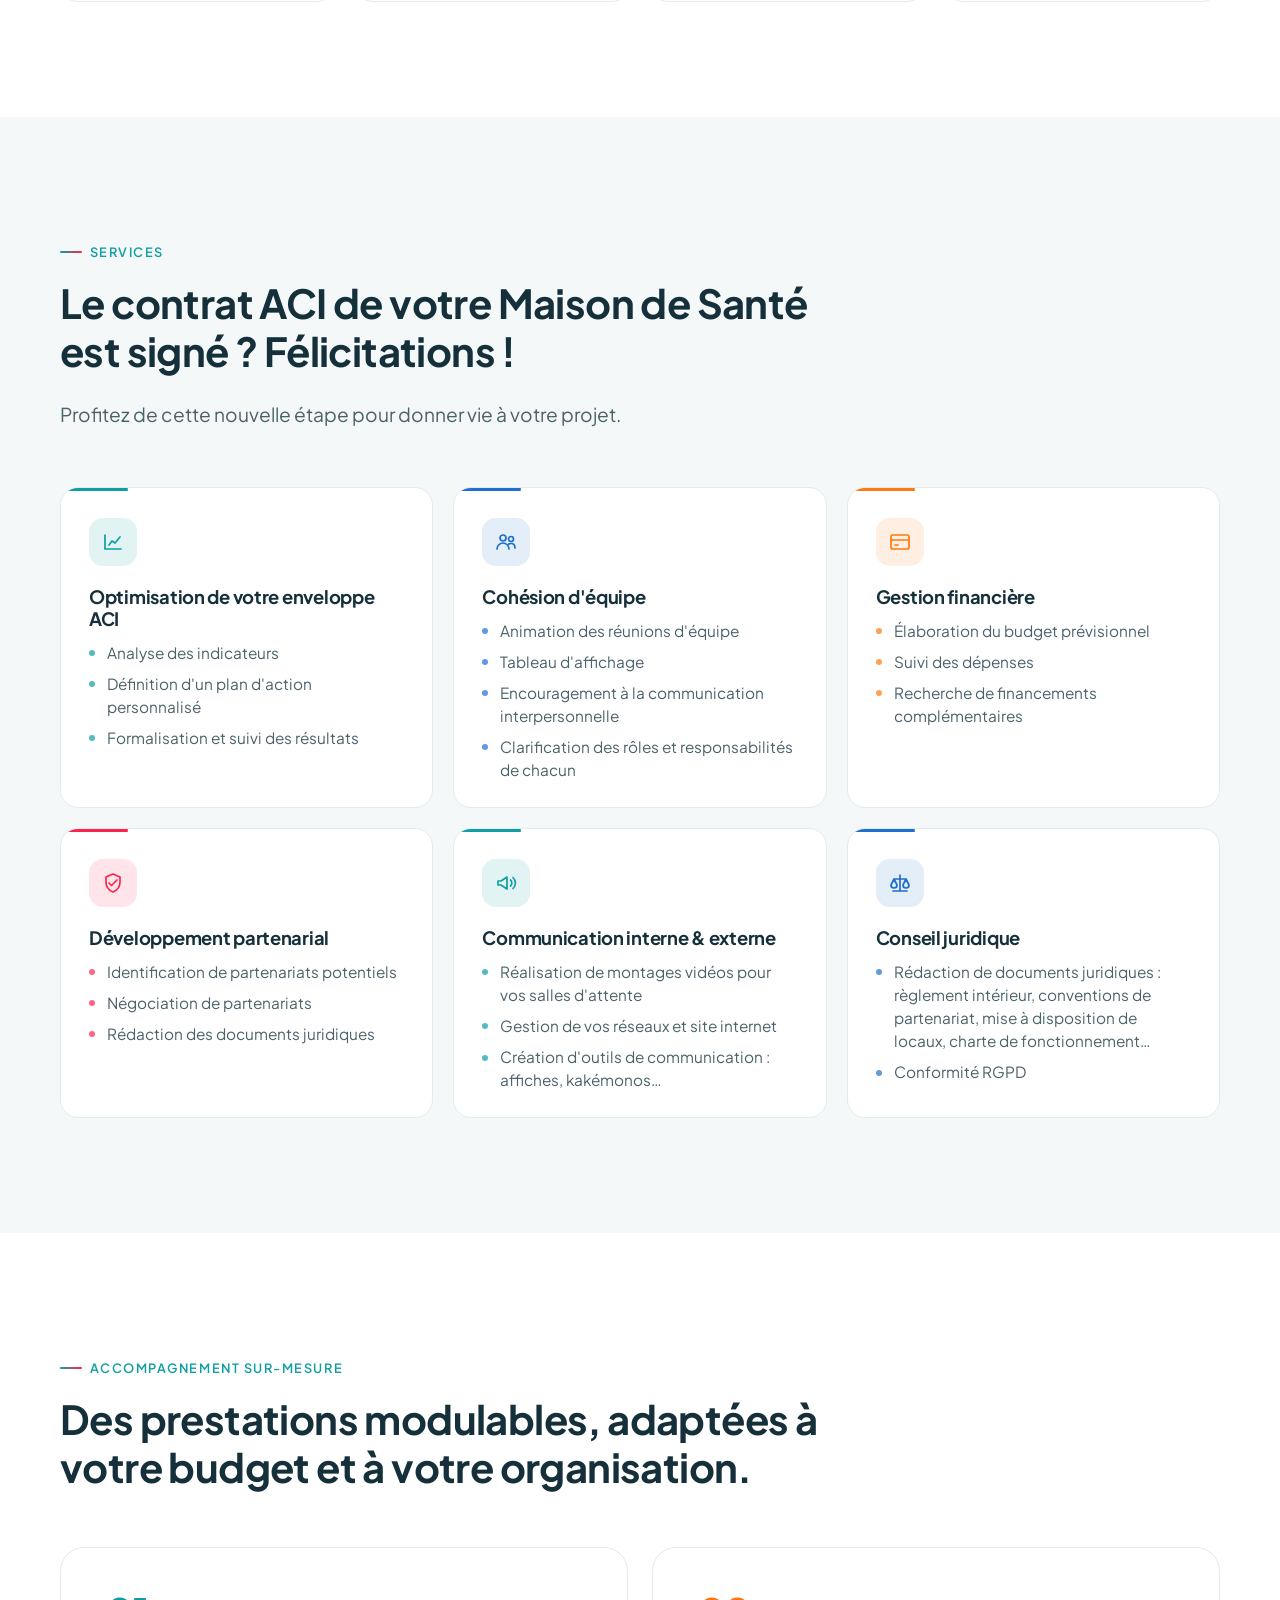
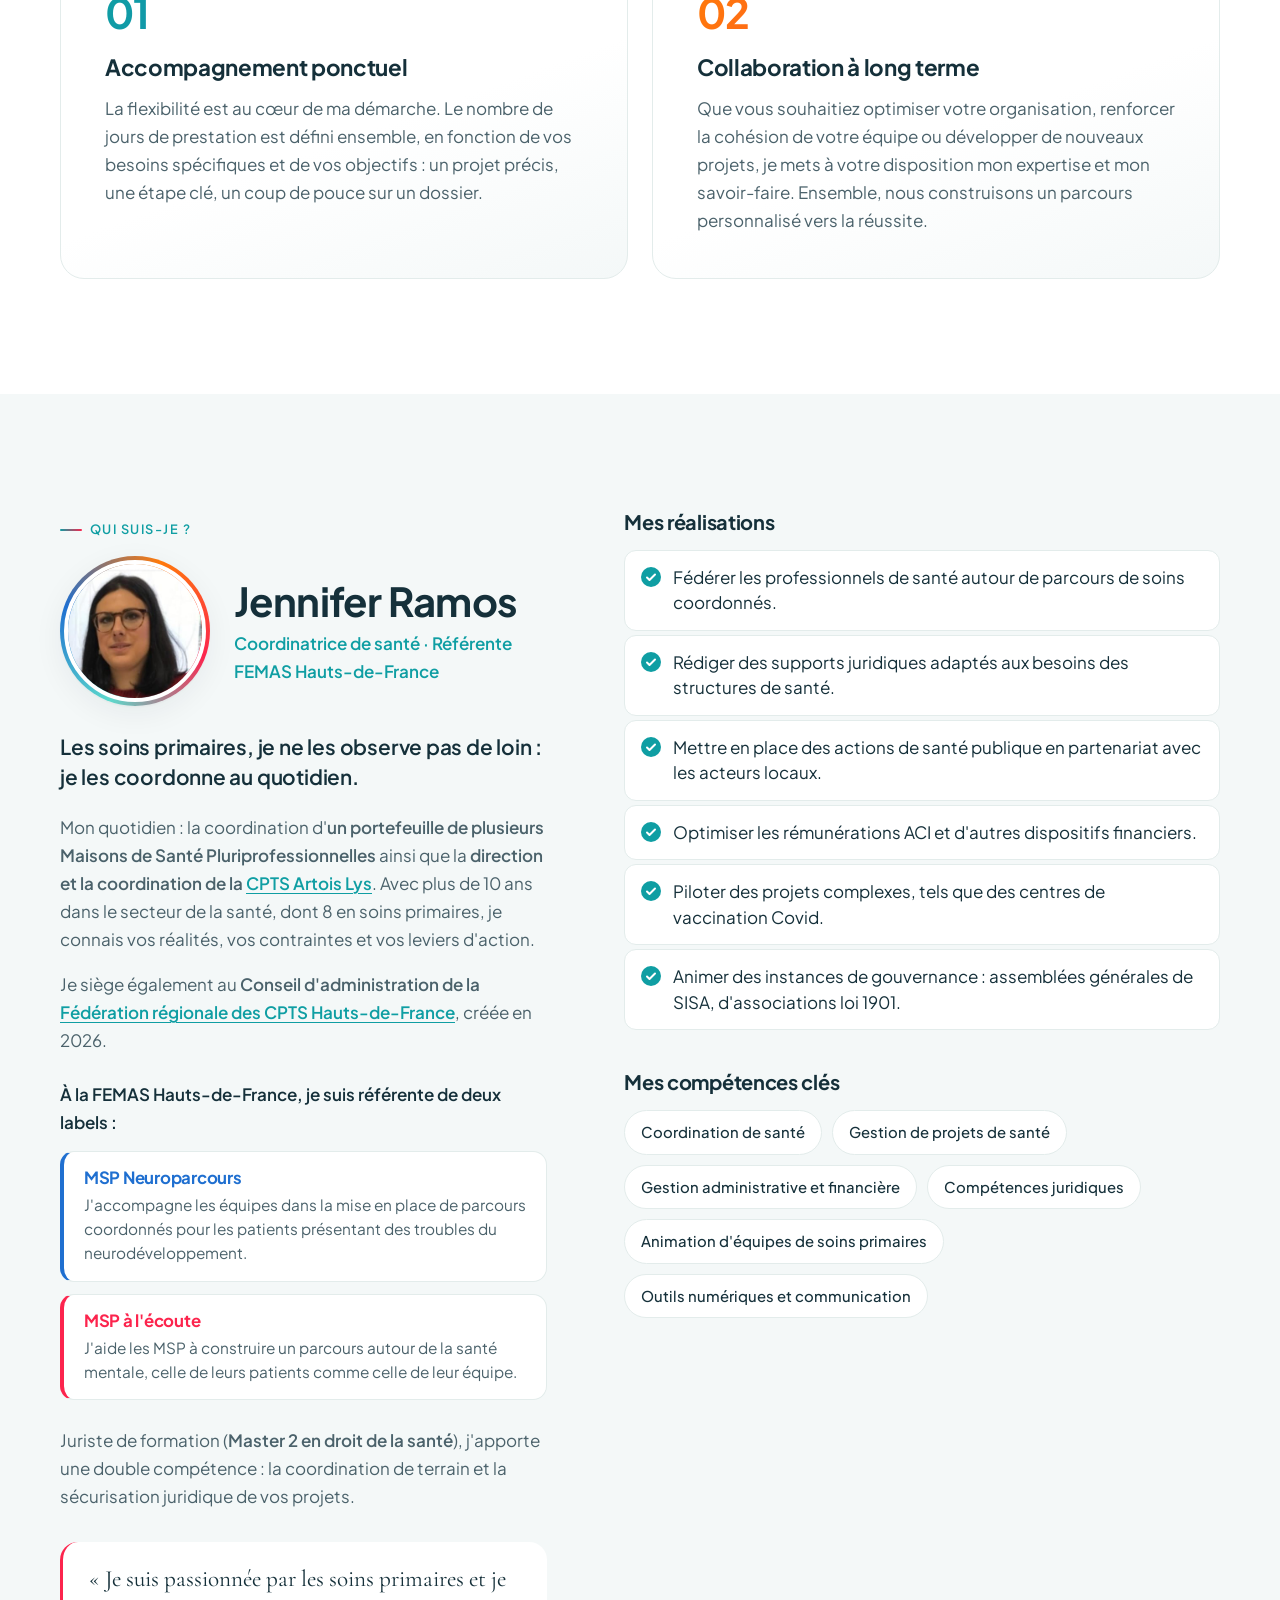
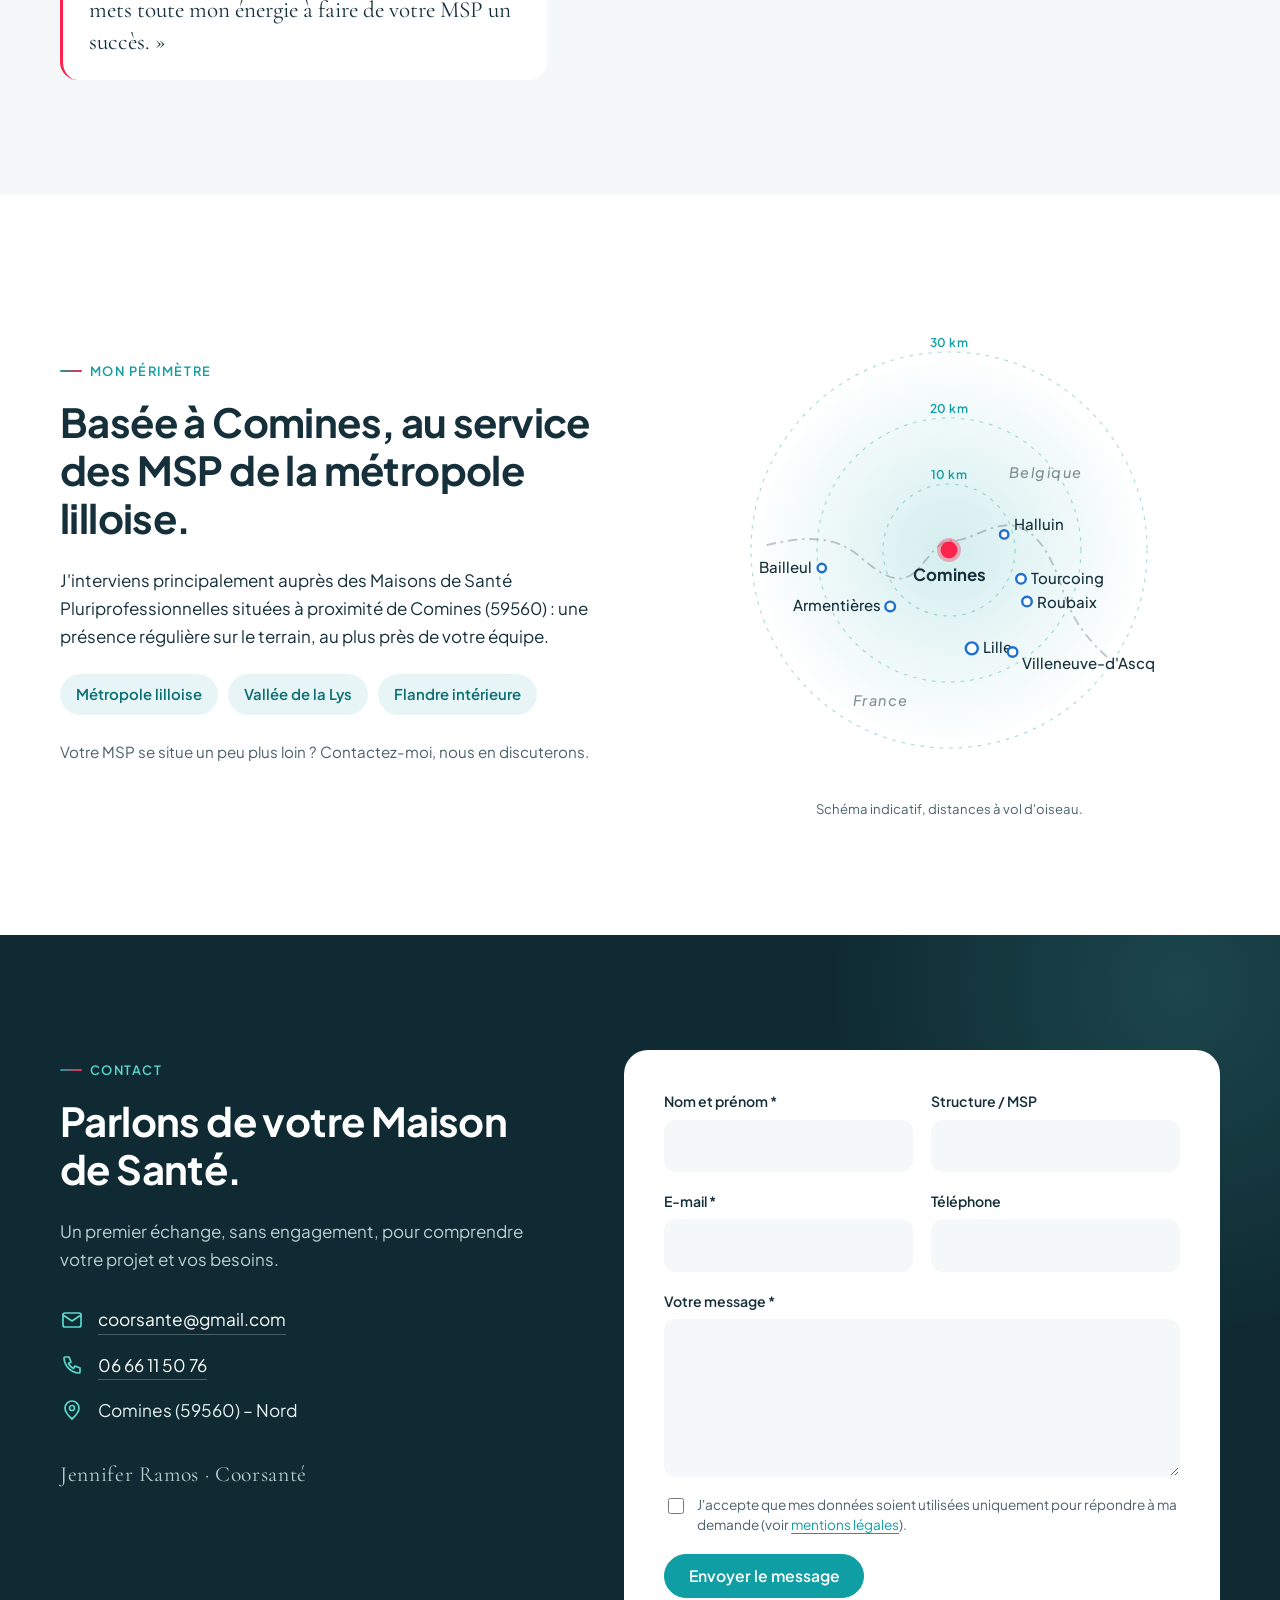
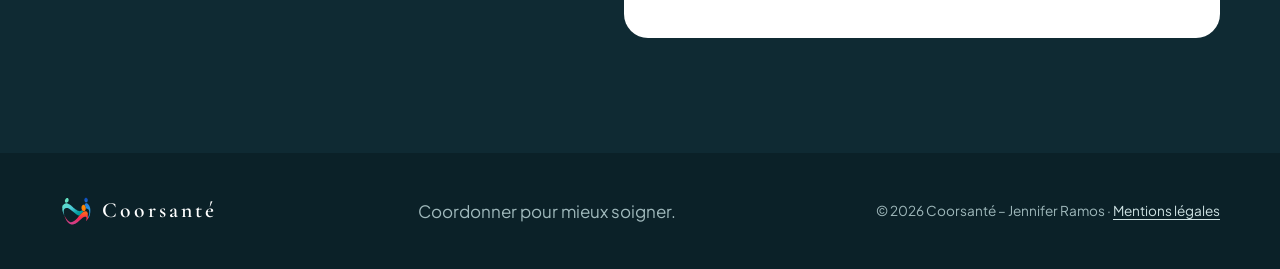
==== commit aa9b7568: "Add files via upload" ====
--- a/index.html
+++ b/index.html
@@ -80,7 +80,7 @@
       <div class="container">
         <ul class="facts reveal">
           <li><strong>10+&nbsp;ans</strong><span>dans la santé, dont 8 en soins primaires</span></li>
-          <li><strong>Plusieurs MSP + 1&nbsp;CPTS</strong><span>coordonnées au quotidien</span></li>
+          <li><strong>Plusieurs MSP + 1&nbsp;CPTS</strong><span>dont la direction de la CPTS Artois Lys</span></li>
           <li><strong>2 labels régionaux</strong><span>référente à la FEMAS Hauts-de-France</span></li>
           <li><strong>Master&nbsp;2</strong><span>en droit de la santé</span></li>
         </ul>
@@ -249,7 +249,8 @@
             </div>
           </div>
           <p class="about-lead">Les soins primaires, je ne les observe pas de loin&nbsp;: je les coordonne au quotidien.</p>
-          <p>Mon quotidien&nbsp;: <strong>un portefeuille de plusieurs Maisons de Santé Pluriprofessionnelles et une CPTS</strong>. Avec plus de 10 ans dans le secteur de la santé, dont 8 en soins primaires, je connais vos réalités, vos contraintes et vos leviers d'action.</p>
+          <p>Mon quotidien&nbsp;: la coordination d'<strong>un portefeuille de plusieurs Maisons de Santé Pluriprofessionnelles</strong> ainsi que la <strong>direction et la coordination de la <a href="https://www.cptsartoislys.fr/" target="_blank" rel="noopener">CPTS Artois Lys</a></strong>. Avec plus de 10 ans dans le secteur de la santé, dont 8 en soins primaires, je connais vos réalités, vos contraintes et vos leviers d'action.</p>
+          <p>Je siège également au <strong>Conseil d'administration de la <a href="https://www.linkedin.com/company/f%C3%A9d%C3%A9ration-r%C3%A9gionale-des-cpts-hauts-de-france/" target="_blank" rel="noopener">Fédération régionale des CPTS Hauts-de-France</a></strong>, créée en 2026.</p>
           <div class="labels">
             <p class="labels-title">À la FEMAS Hauts-de-France, je suis référente de deux labels&nbsp;:</p>
             <div class="label-card" style="--c: var(--blue)">
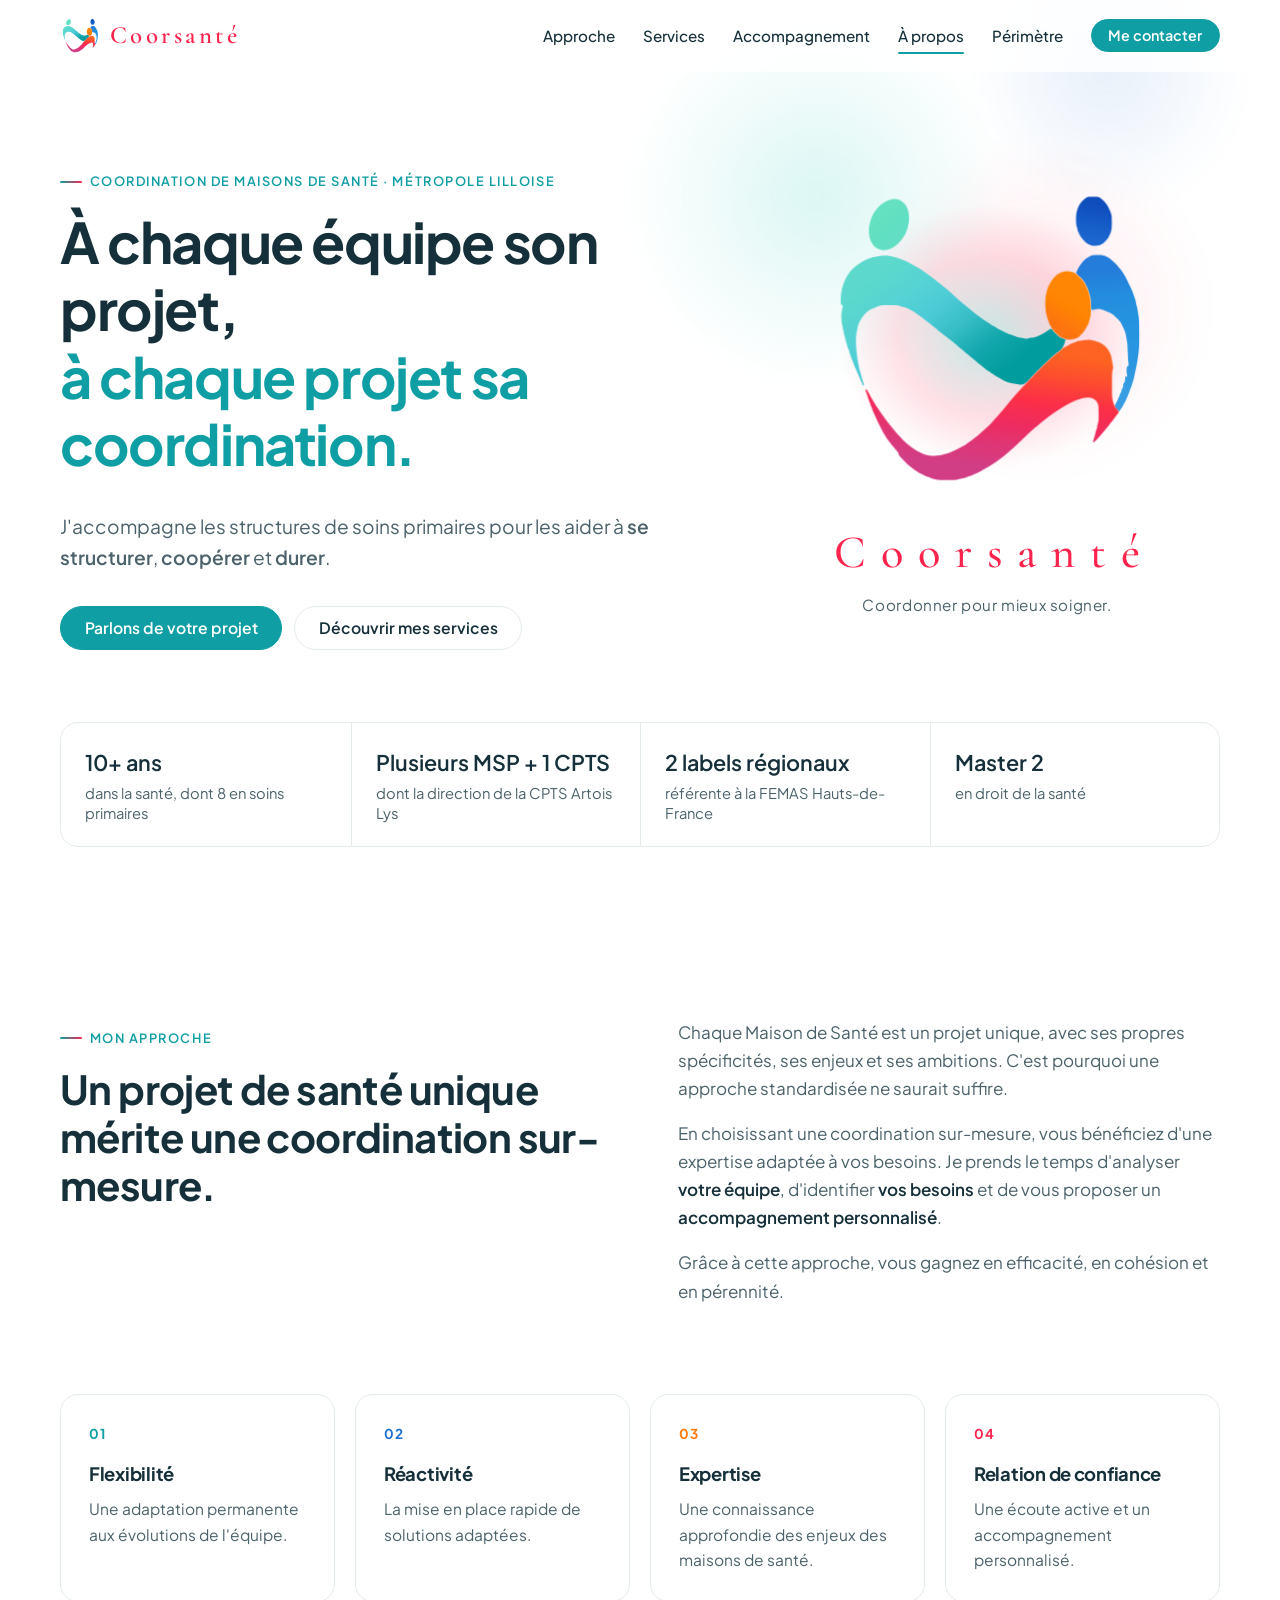
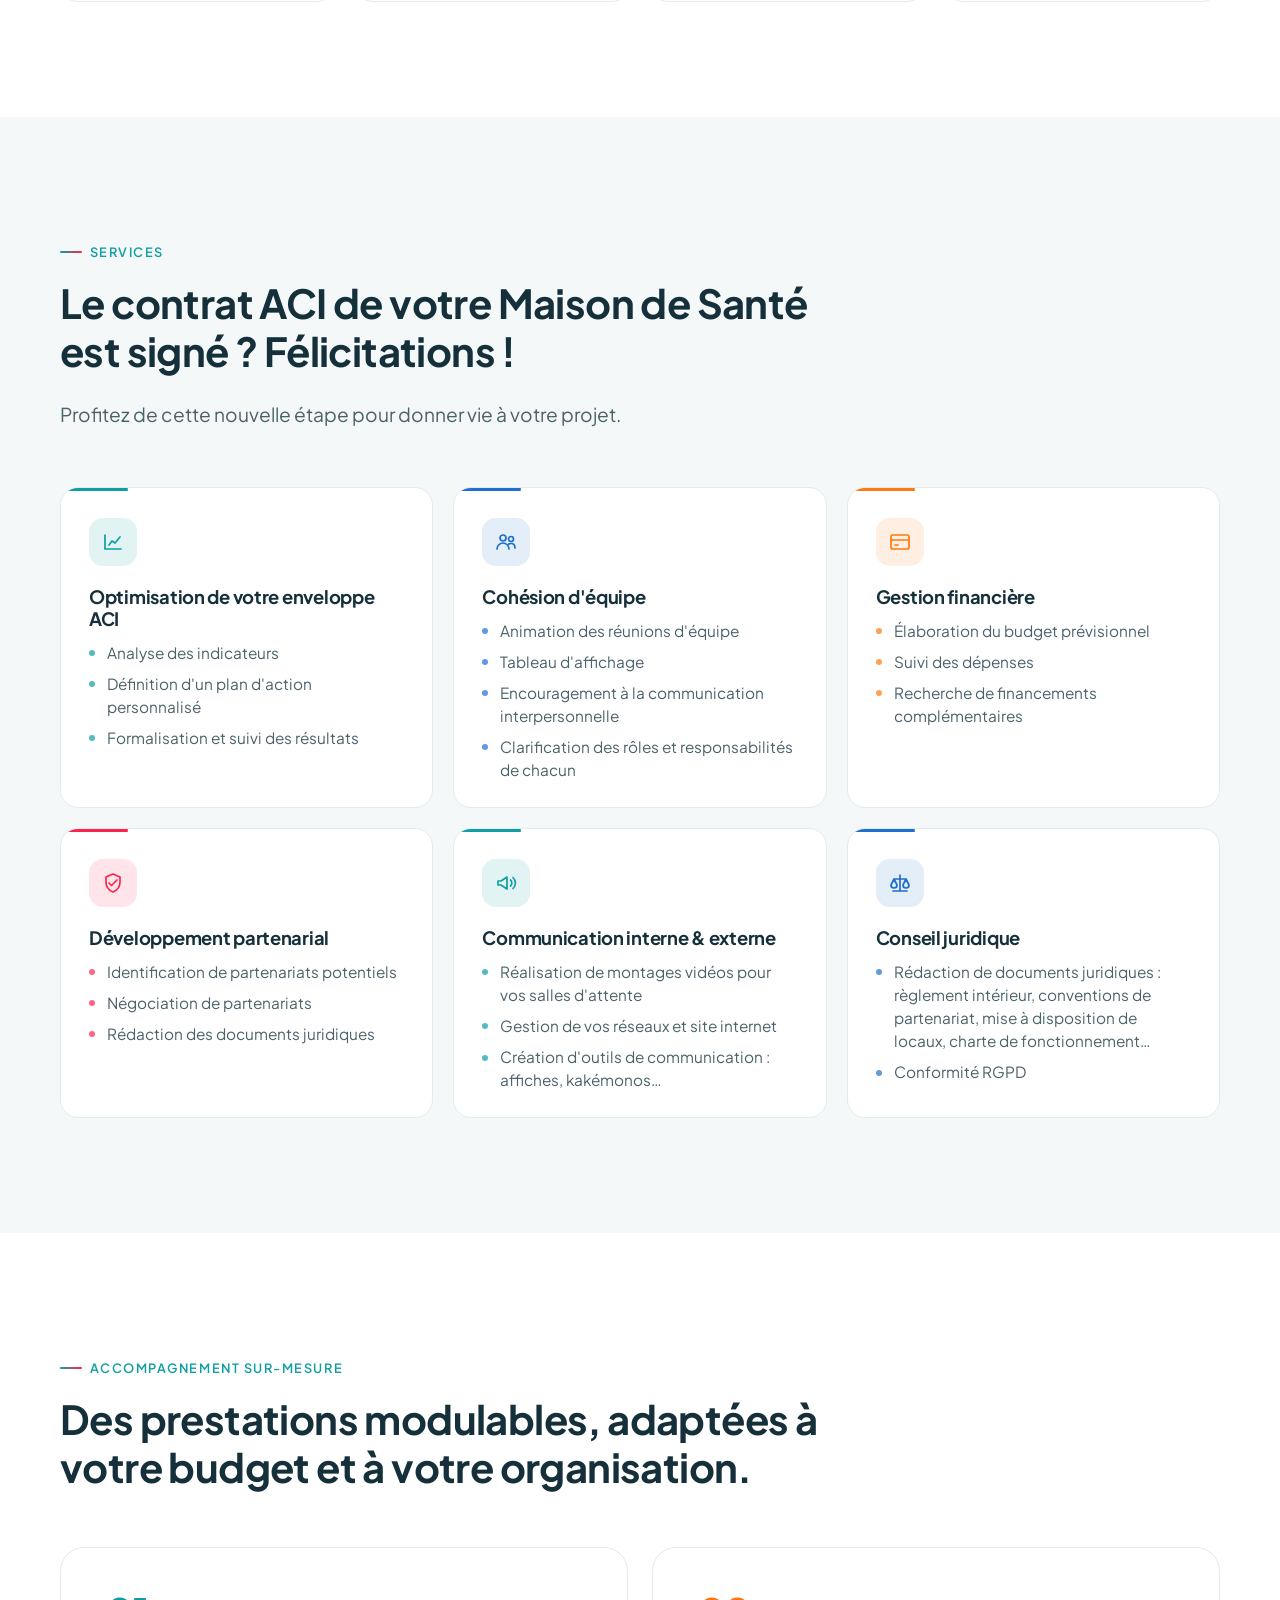
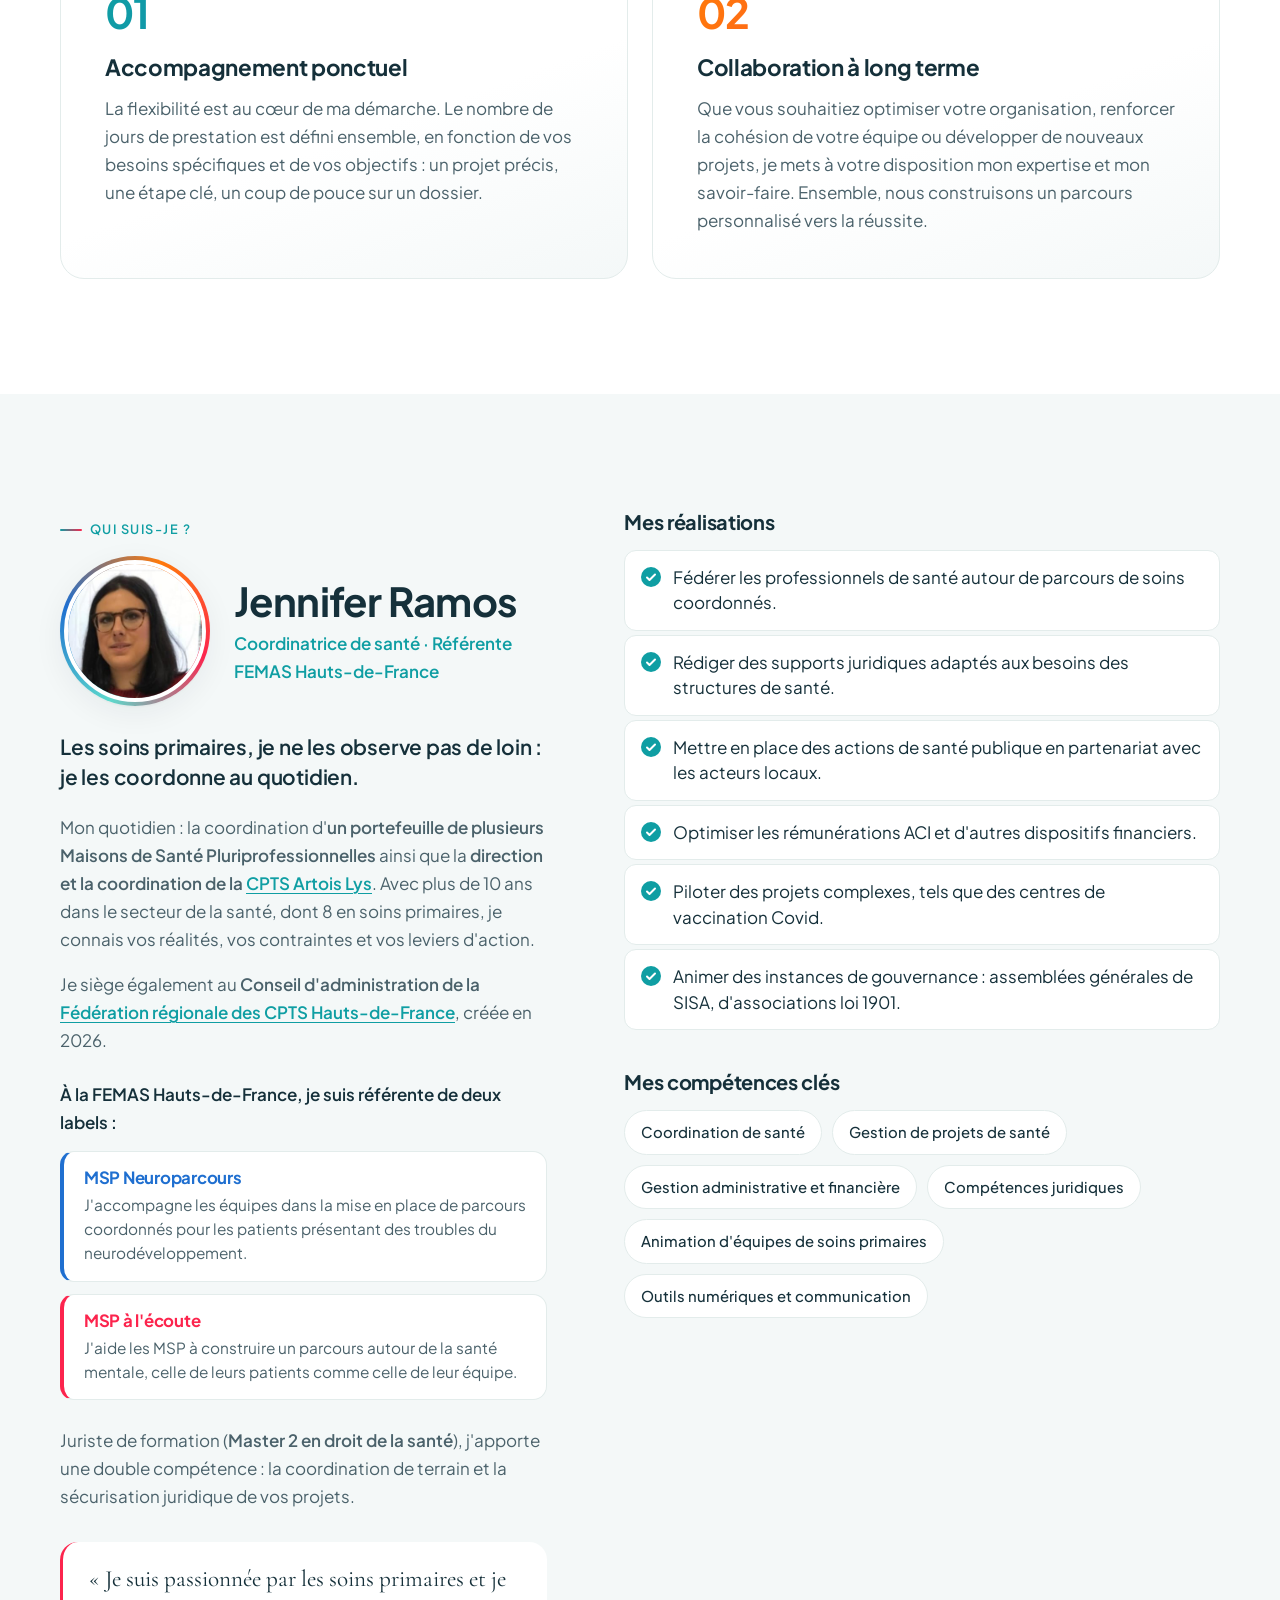
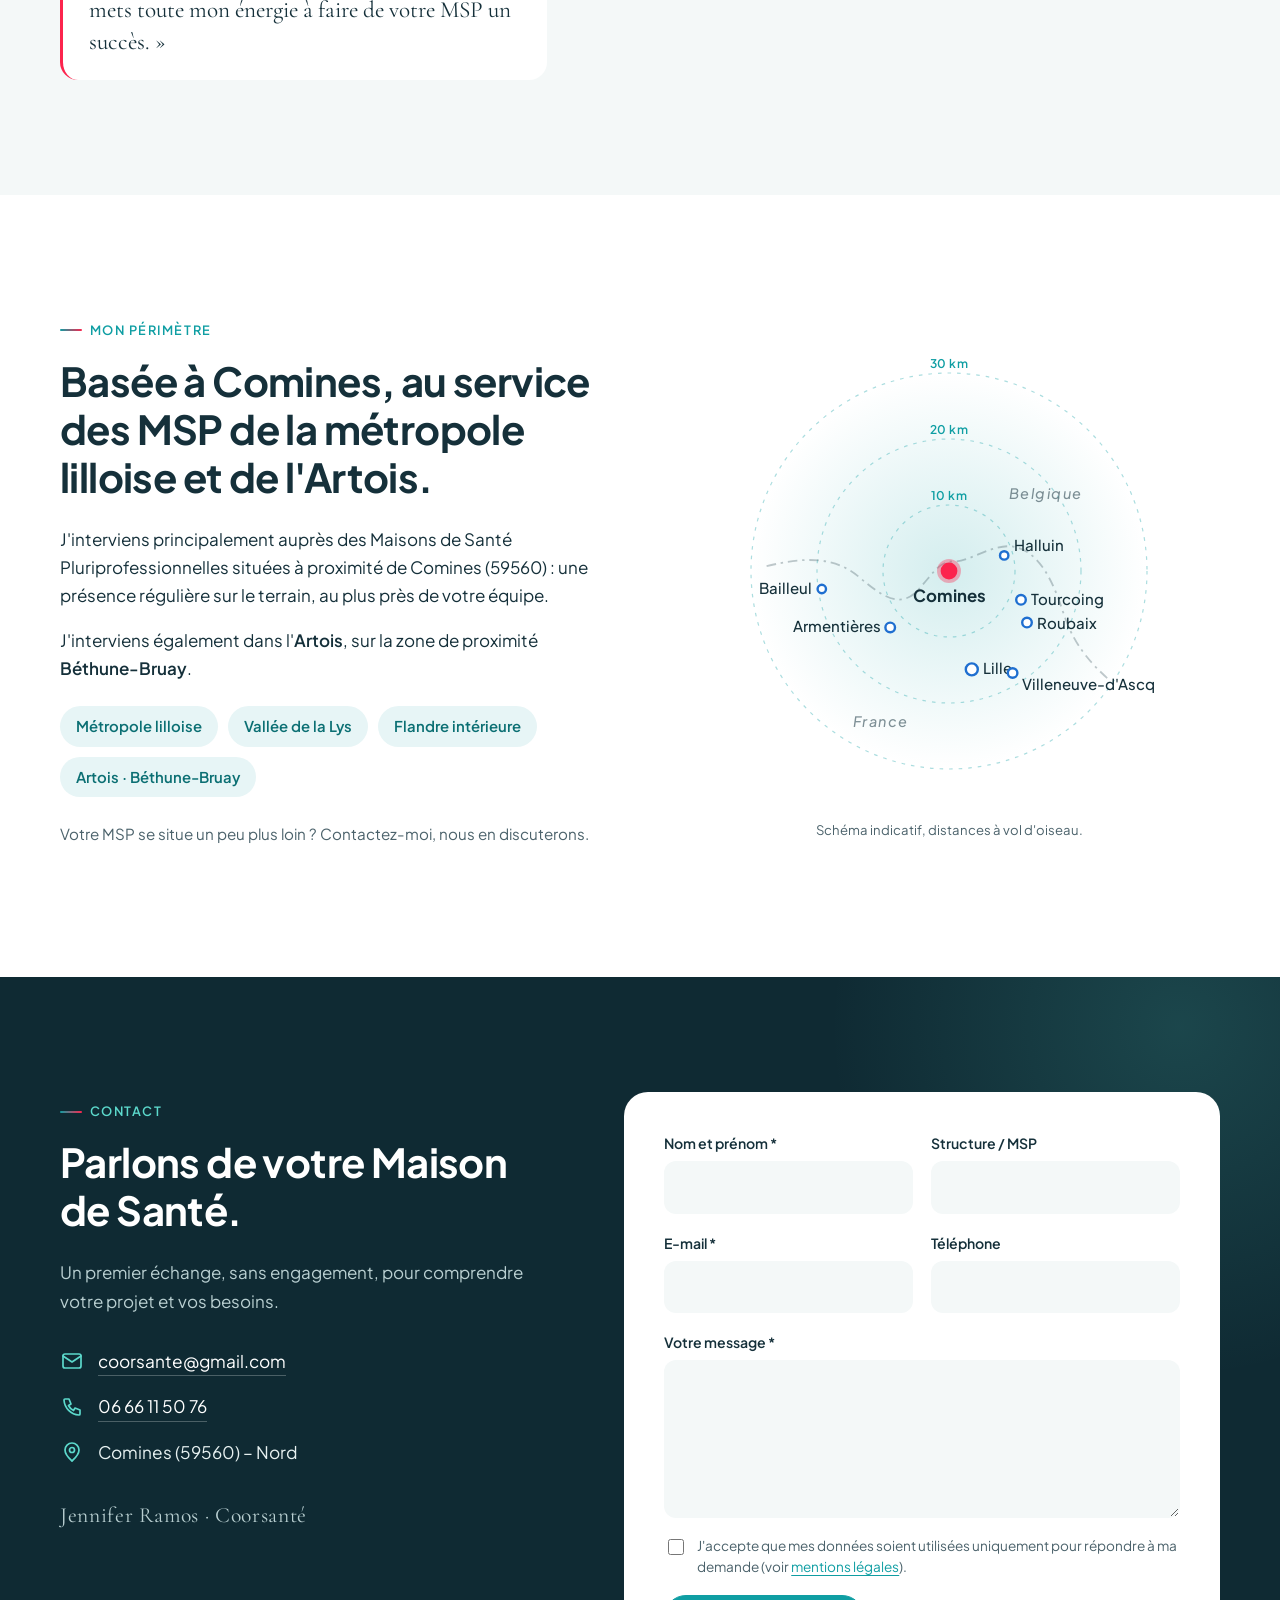
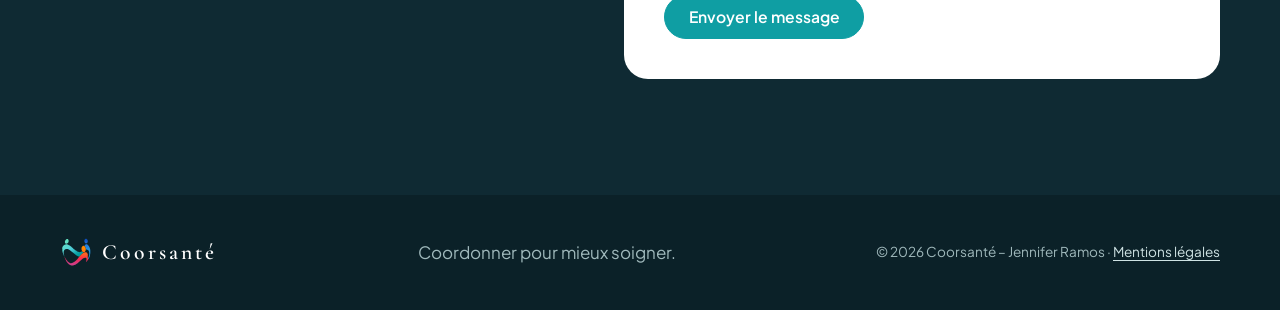
==== commit 3b57f1f0: "Add files via upload" ====
--- a/index.html
+++ b/index.html
@@ -28,7 +28,7 @@
     "email": "coorsante@gmail.com",
     "telephone": "+33666115076",
     "address": { "@type": "PostalAddress", "addressLocality": "Comines", "postalCode": "59560", "addressRegion": "Nord", "addressCountry": "FR" },
-    "areaServed": ["Métropole Européenne de Lille", "Vallée de la Lys", "Flandre intérieure"]
+    "areaServed": ["Métropole Européenne de Lille", "Vallée de la Lys", "Flandre intérieure", "Artois – zone de proximité Béthune-Bruay"]
   }
   </script>
 </head>
@@ -300,12 +300,14 @@
       <div class="container two-col align-center">
         <div class="reveal">
           <p class="eyebrow">Mon périmètre</p>
-          <h2>Basée à Comines, au service des MSP de la métropole lilloise.</h2>
+          <h2>Basée à Comines, au service des MSP de la métropole lilloise et de l'Artois.</h2>
           <p>J'interviens principalement auprès des Maisons de Santé Pluriprofessionnelles situées à proximité de Comines (59560)&nbsp;: une présence régulière sur le terrain, au plus près de votre équipe.</p>
+          <p>J'interviens également dans l'<strong>Artois</strong>, sur la zone de proximité <strong>Béthune-Bruay</strong>.</p>
           <ul class="territories">
             <li>Métropole lilloise</li>
             <li>Vallée de la Lys</li>
             <li>Flandre intérieure</li>
+            <li>Artois · Béthune-Bruay</li>
           </ul>
           <p class="muted">Votre MSP se situe un peu plus loin&nbsp;? Contactez-moi, nous en discuterons.</p>
         </div>
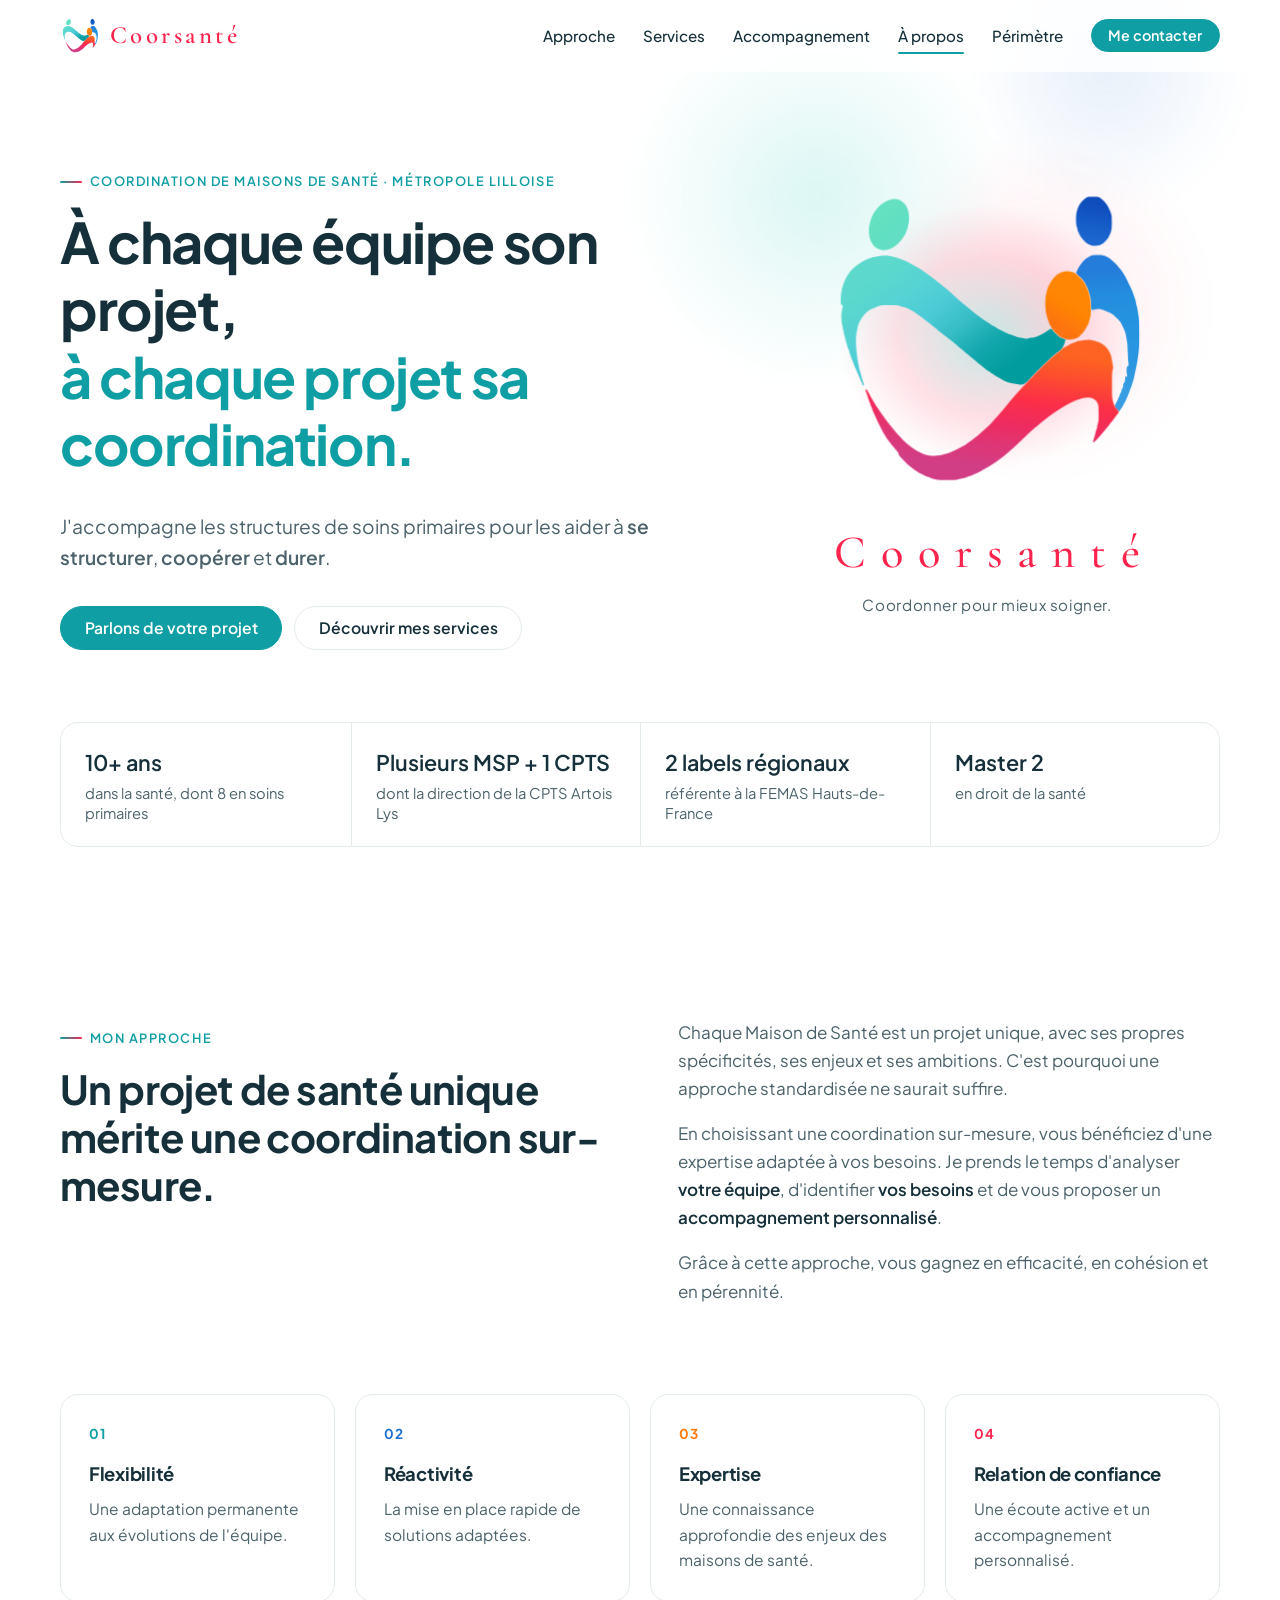
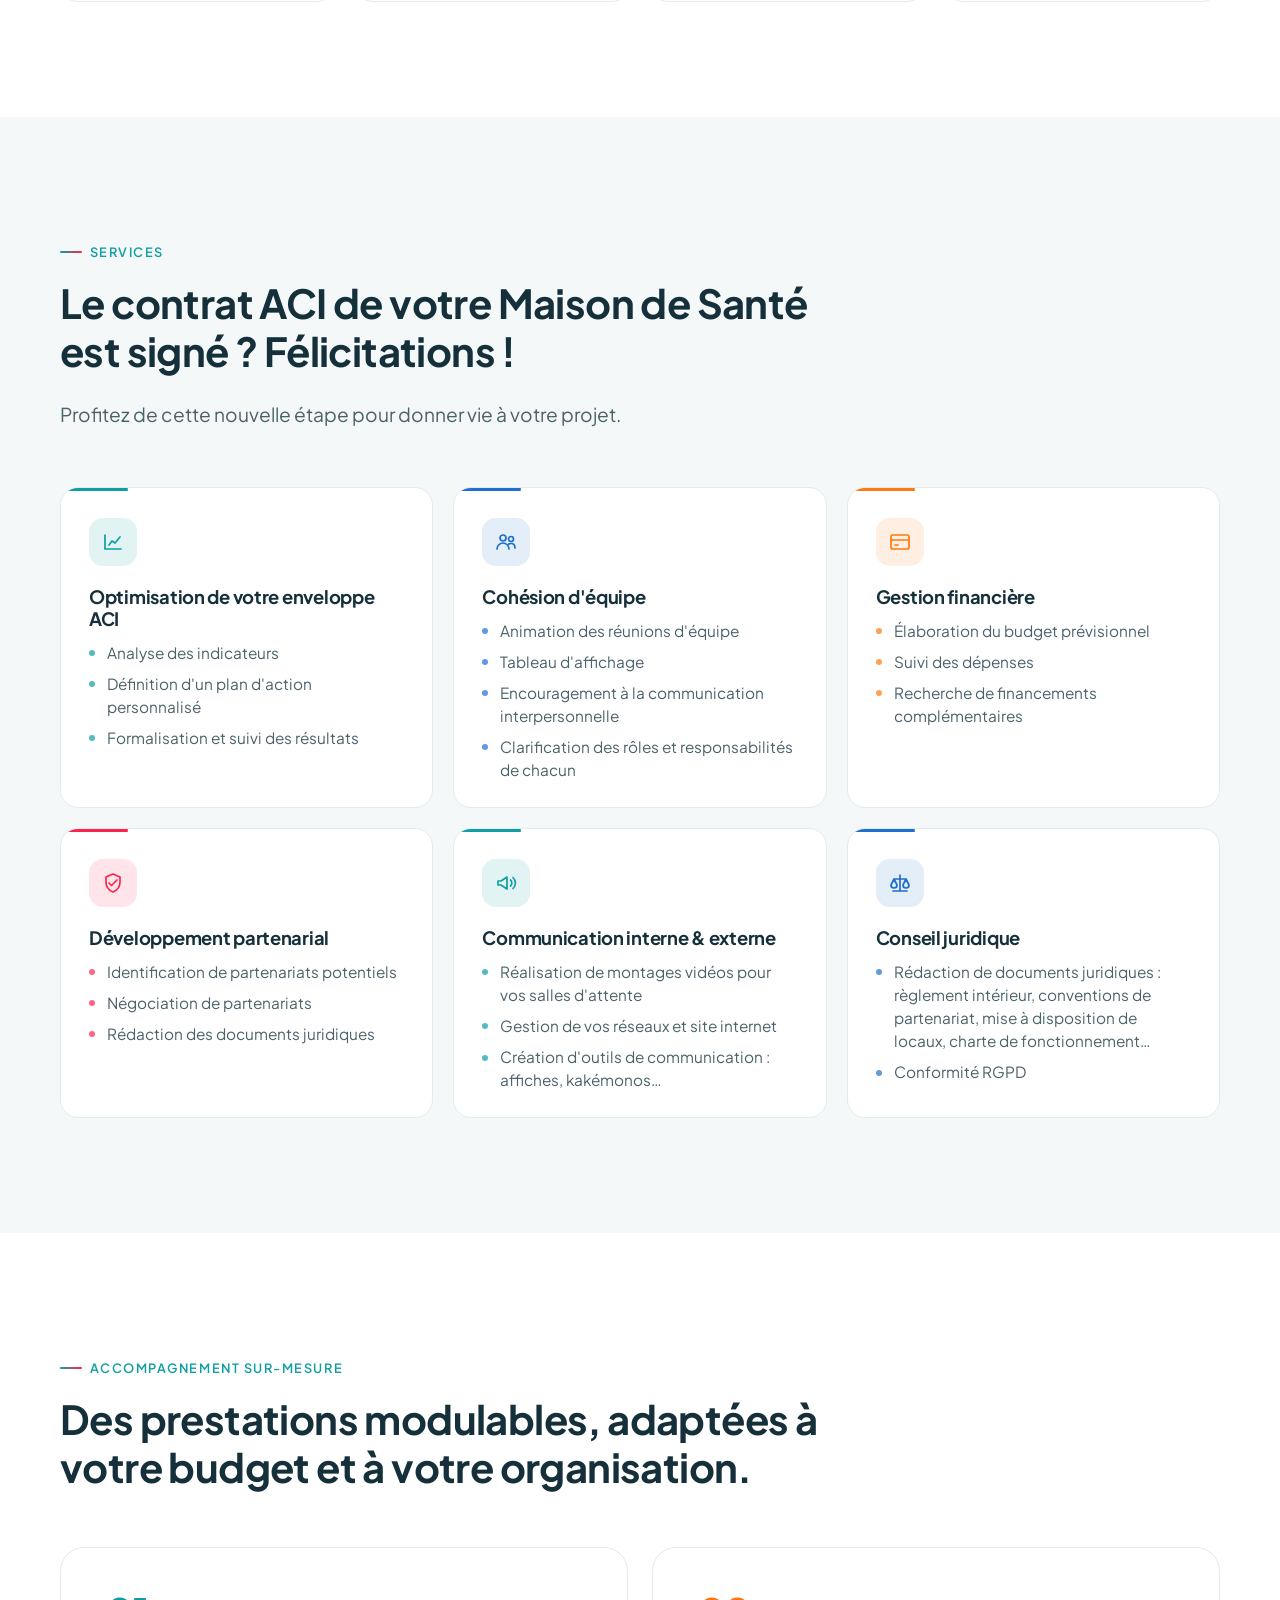
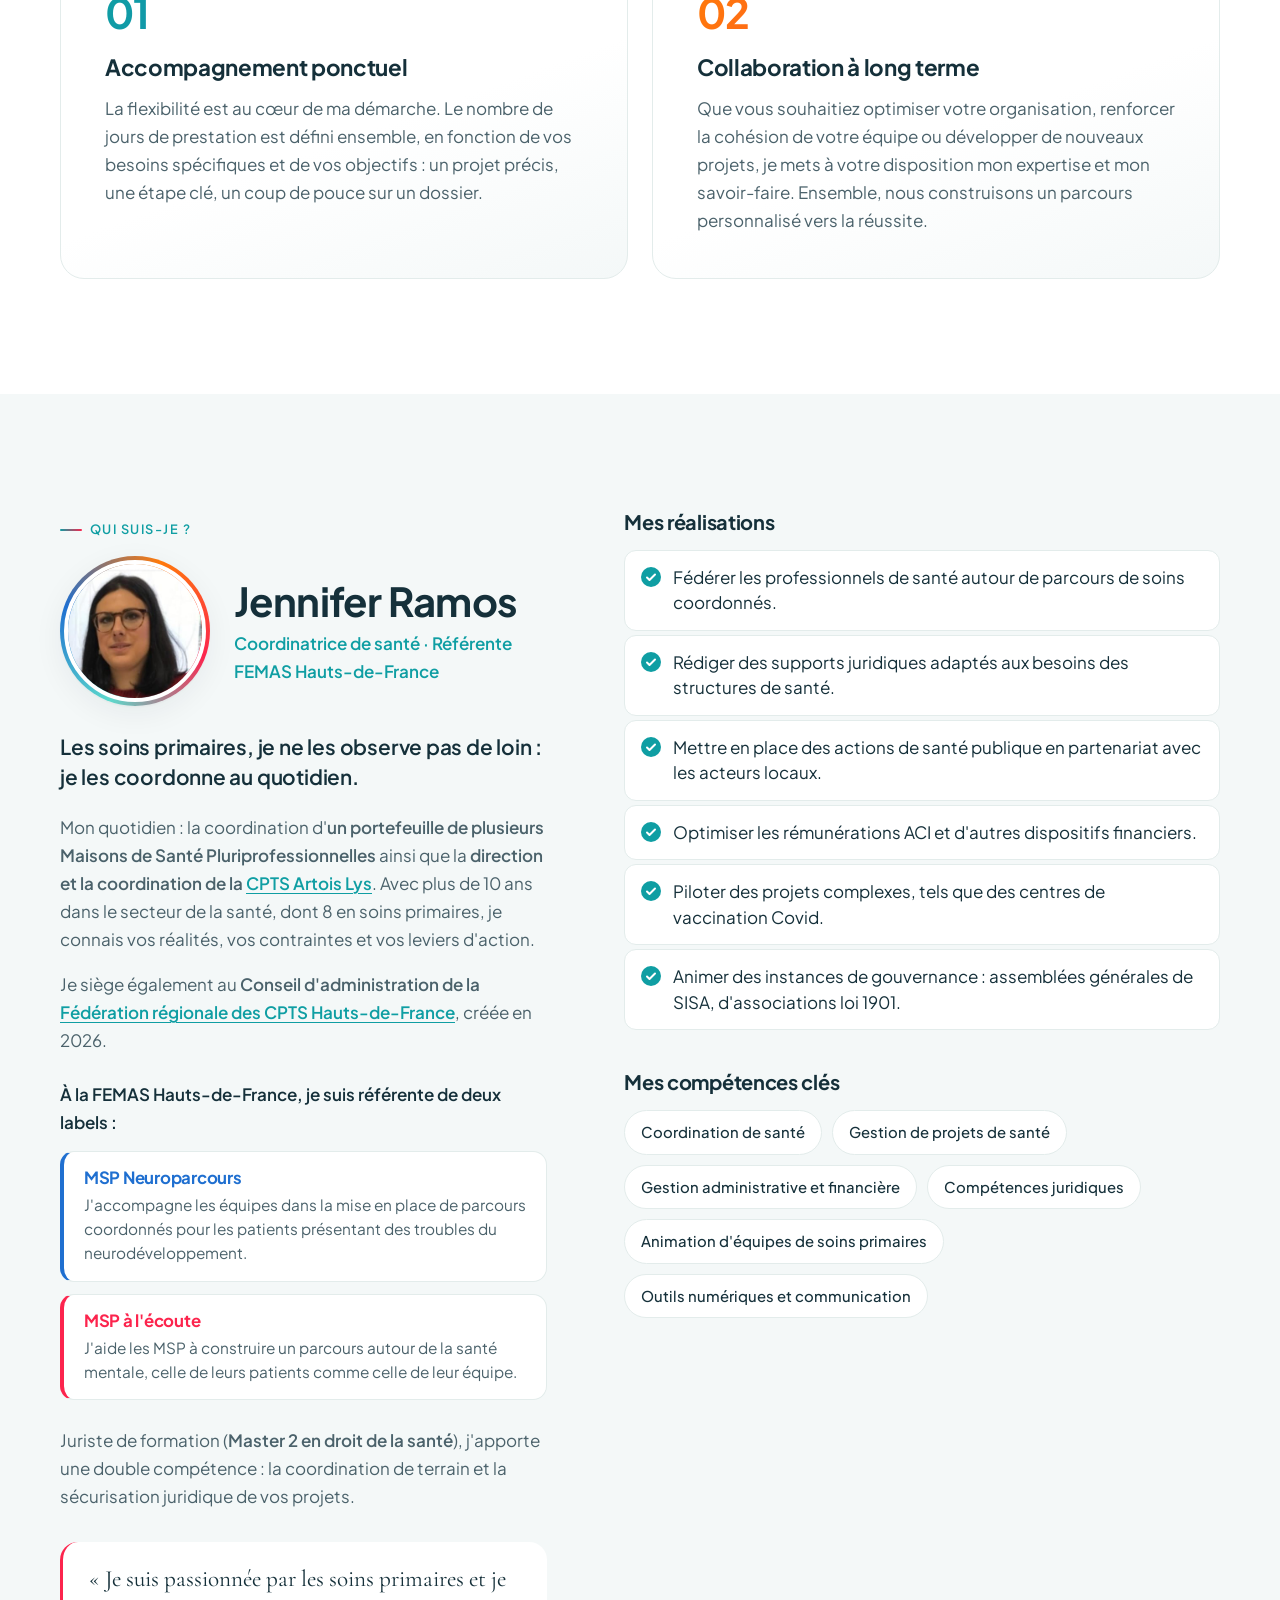
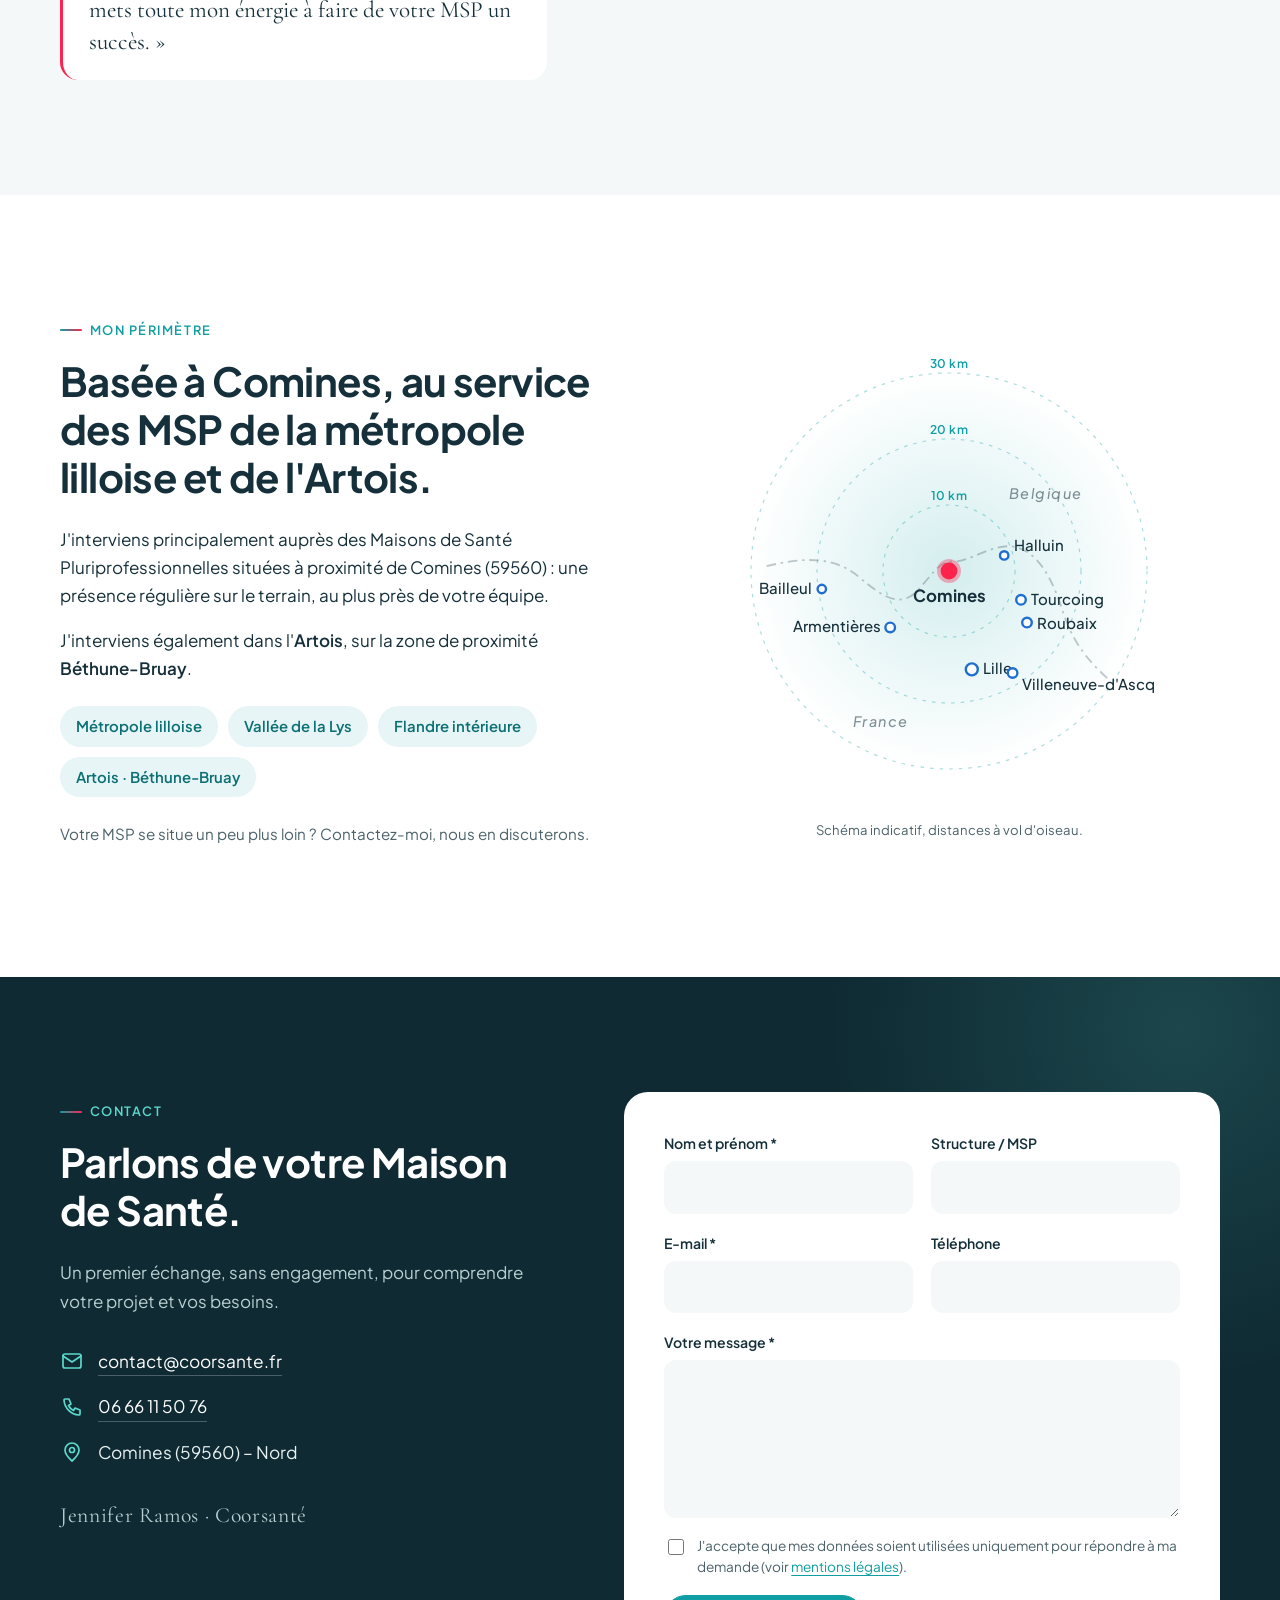
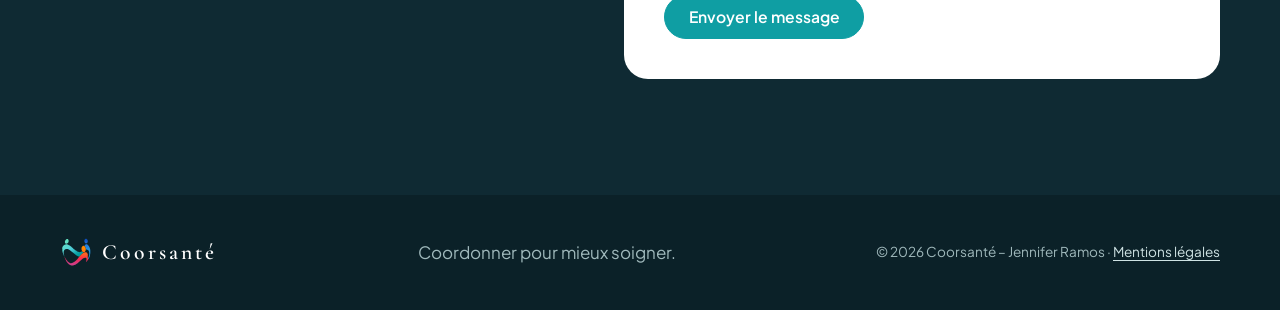
==== commit b827f0ce: "Add files via upload" ====
--- a/index.html
+++ b/index.html
@@ -25,7 +25,7 @@
     "name": "Coorsanté",
     "description": "Coordination et accompagnement de Maisons de Santé Pluriprofessionnelles (MSP)",
     "founder": { "@type": "Person", "name": "Jennifer Ramos" },
-    "email": "coorsante@gmail.com",
+    "email": "contact@coorsante.fr",
     "telephone": "+33666115076",
     "address": { "@type": "PostalAddress", "addressLocality": "Comines", "postalCode": "59560", "addressRegion": "Nord", "addressCountry": "FR" },
     "areaServed": ["Métropole Européenne de Lille", "Vallée de la Lys", "Flandre intérieure", "Artois – zone de proximité Béthune-Bruay"]
@@ -364,7 +364,7 @@
           <ul class="contact-list">
             <li>
               <svg viewBox="0 0 24 24" aria-hidden="true"><rect x="3" y="5" width="18" height="14" rx="2"/><path d="M3 7l9 6 9-6"/></svg>
-              <a href="mailto:coorsante@gmail.com">coorsante@gmail.com</a>
+              <a href="mailto:contact@coorsante.fr">contact@coorsante.fr</a>
             </li>
             <li>
               <svg viewBox="0 0 24 24" aria-hidden="true"><path d="M5 4h4l2 5-2.5 1.5a11 11 0 005 5L15 13l5 2v4a1 1 0 01-1 1A16 16 0 014 5a1 1 0 011-1z"/></svg>
@@ -378,7 +378,7 @@
           <p class="signature">Jennifer Ramos · Coorsanté</p>
         </div>
 
-        <form class="contact-form reveal" action="https://formsubmit.co/coorsante@gmail.com" method="POST">
+        <form class="contact-form reveal" action="https://formsubmit.co/contact@coorsante.fr" method="POST">
           <input type="hidden" name="_subject" value="Nouveau message depuis le site Coorsanté">
           <input type="hidden" name="_template" value="table">
           <input type="hidden" name="_captcha" value="false">
